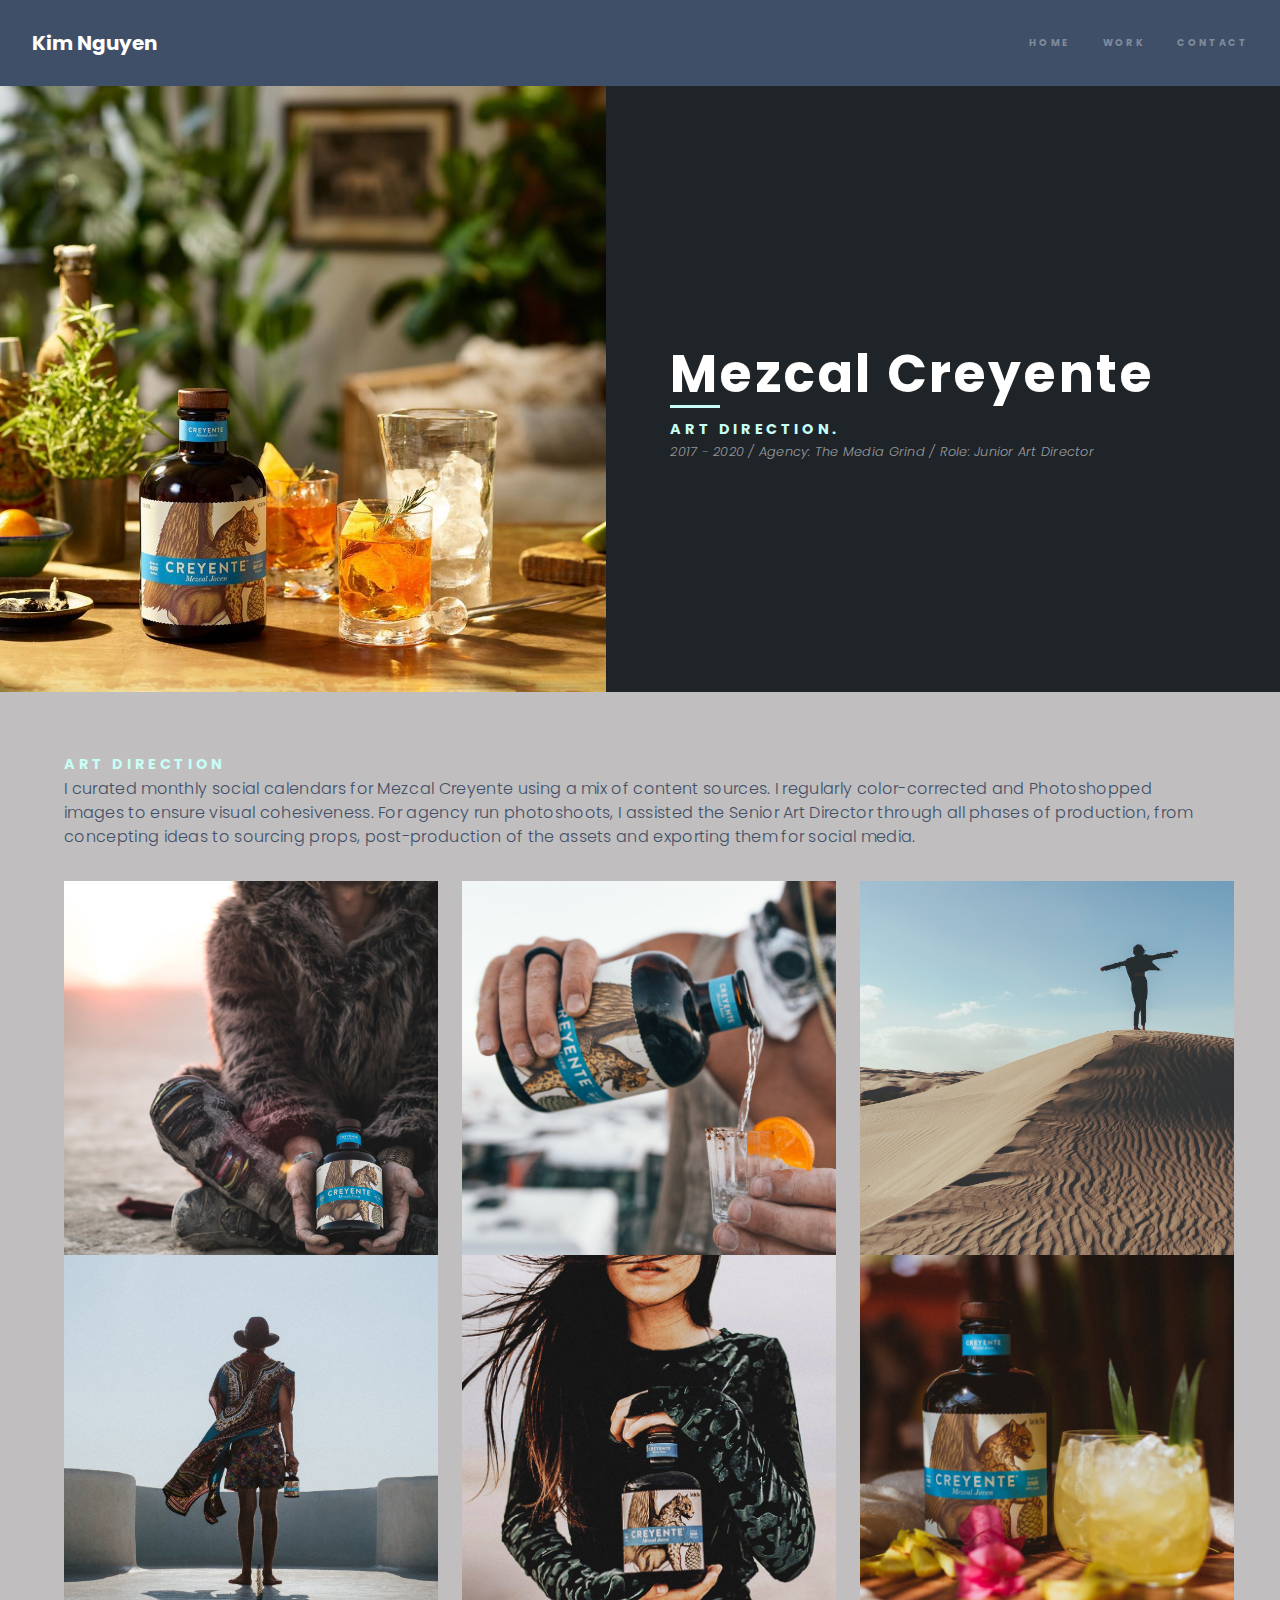
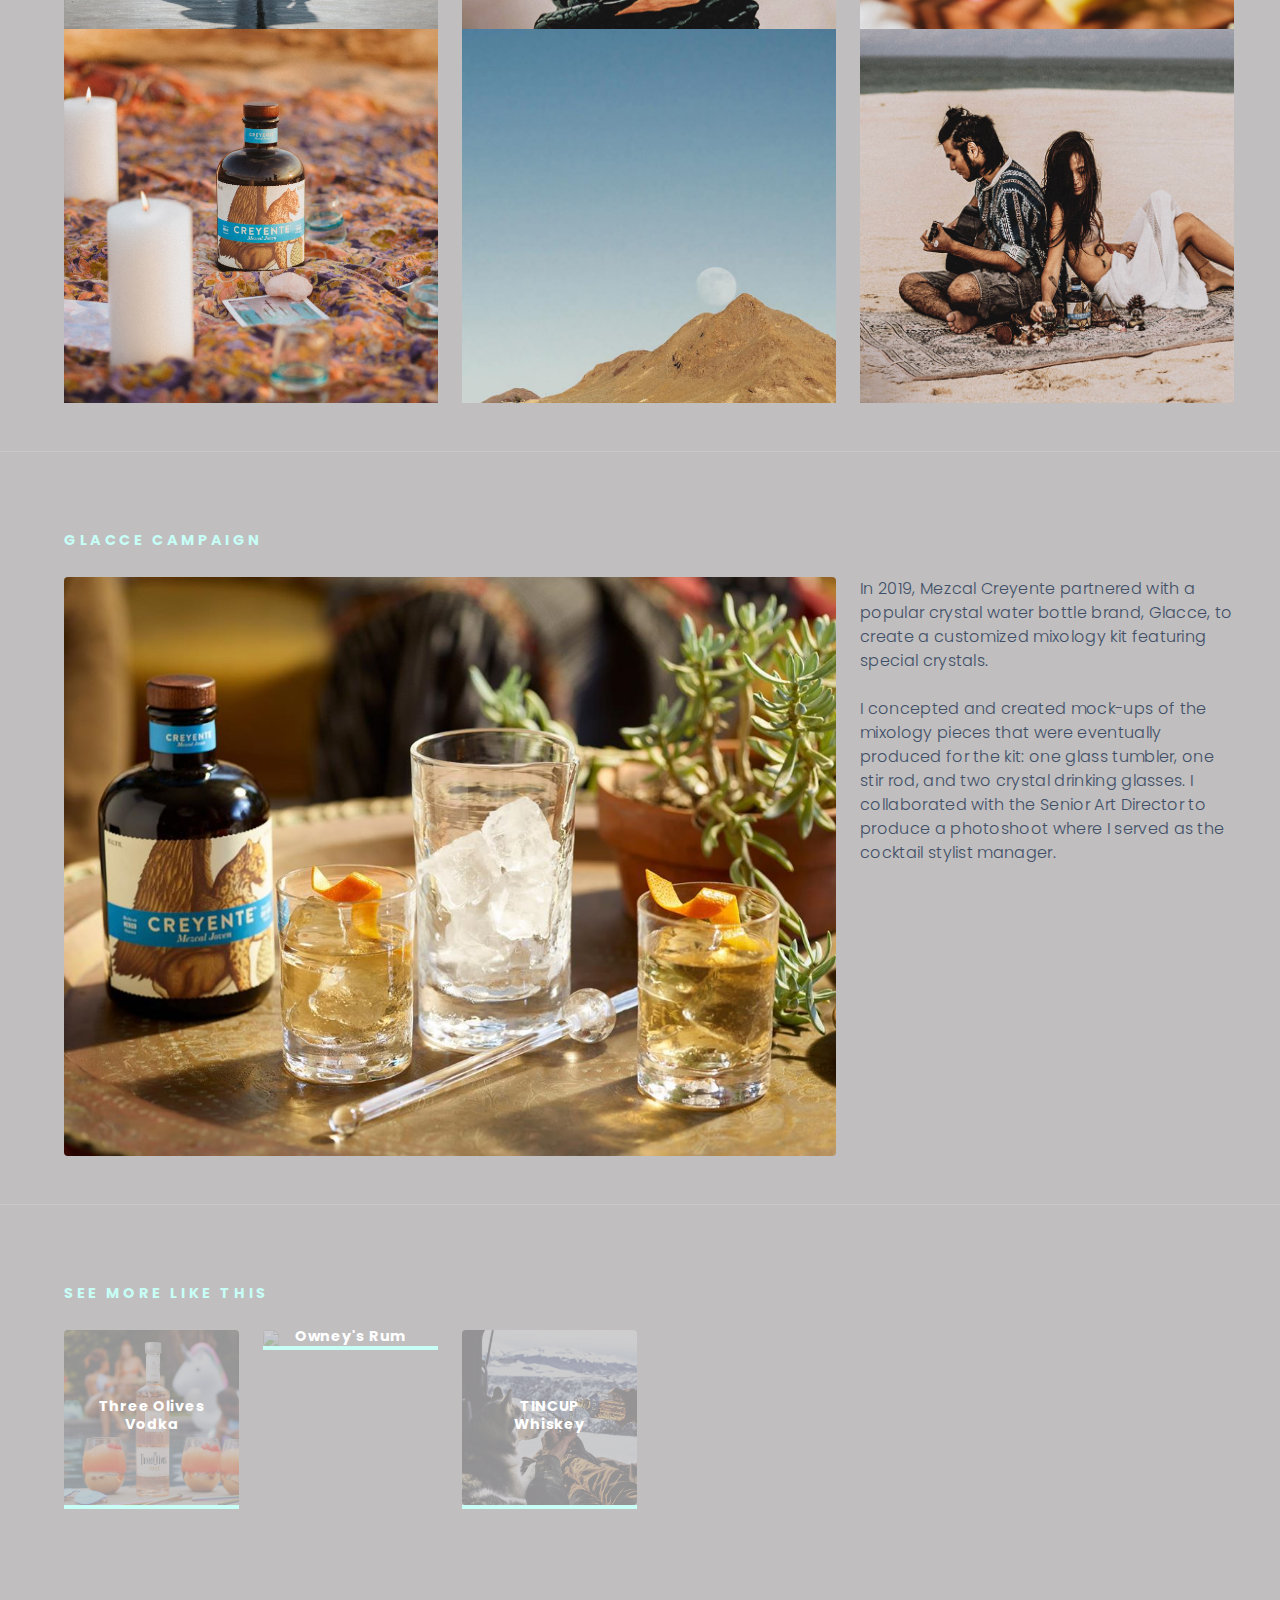
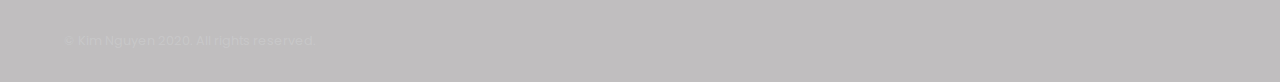
==== creyente.html @ 823e3d24 "homepage edits" ====
<!DOCTYPE HTML>

<html>
	<head>
		<title>KN | Mezcal Creyente </title>
		<meta charset="utf-8" />
		<meta name="viewport" content="width=device-width, initial-scale=1, shrink-to-fit=no">
		<link rel="stylesheet" href="assets/css/main.css" />
		<link rel="stylesheet" href="assets/css/bootstrap.css" />
		<link href="https://fonts.googleapis.com/css?family=Poppins:300,400,600" rel="stylesheet">


	</head>
	<body>

		<!-- Header -->
			<header id="header">
				<a href="index.html" class="title">Kim Nguyen</a>
				<nav>
					<ul>
						<li><a href="index.html">Home</a></li>
						<li><a href="index.html#work">Work</a></li>
						<li><a href="mailto: kimbertnguyen@gmail.com">Contact</a></li>
					</ul>
				</nav>
			</header>

		<!-- Wrapper -->
			<div id="wrapper">

		<!-- Title -->
			<div class="wrapper style3 spotlights fade-down">
				<section id="creyentetitle">
						<span class="7u"><img class="image fit nomargin" src="Photos/Creyente/Creyente_Main_1x1.jpg" data-position="center center"/></span>
						<div class="content">
								<div class="inner">
									<h2><span class="uline">M</span>ezcal Creyente</h2>
										<h5 class="smalltitles">
											Art Direction.
										</h5>
										<p class="description-alt"><i> 2017 - 2020 / Agency: The Media Grind / Role: Junior Art Director </i><br></p>
								</div>
						</div>
				</section>
			</div>

			<!-- Photography -->
					<section id="" class="wrapper style1 fade-down">
								<div class="inner">
											<h5 class="smalltitles"> ART DIRECTION </h5>
											<p class="description"> I curated monthly social calendars for Mezcal Creyente using a mix of content sources. I regularly color-corrected and Photoshopped images to ensure visual cohesiveness. For agency run photoshoots, I assisted the Senior
												Art Director through all phases of production, from concepting ideas to sourcing props, post-production of the assets and exporting them for social media. </p><br>

									<!--Photo Grid-->
										<div class="container">
											<div class="row">
												<!-- Row 1 -->
													<div class= "col-sm-6 col-md-4"><span class="image fit"><img src="Photos/Creyente/1_CreyenteAD_1x1.jpg" alt=""/></span></div>
													<div class= "col-sm-6 col-md-4"><span class="image fit"><img src="Photos/Creyente/10_CreyenteAD_1x1.jpg" alt=""/></span></div>
													<div class= "col-sm-6 col-md-4"><span class="image fit"><img src="Photos/Creyente/3_CreyenteAD_1x1.jpg" alt=""/></span></div>

												<!-- Row 2 -->
													<div class= "col-sm-6 col-md-4"><span class="image fit"><img src="Photos/Creyente/7_CreyenteAD_1x1.jpg" alt=""/></span></div>
													<div class= "col-sm-6 col-md-4"><span class="image fit"><img src="Photos/Creyente/6_CreyenteAD_1x1.jpg" alt=""/></span></div>
													<div class= "col-sm-6 col-md-4"><span class="image fit"><img src="Photos/Creyente/11_CreyenteAD_1x1.jpg" alt=""/></span></div>

												<!-- Row 3 -->
													<div class= "col-sm-6 col-md-4"><span class="image fit"><img src="Photos/Creyente/2_CreyenteAD_1x1.jpg" alt=""/></span></div>
													<div class= "col-sm-6 col-md-4"><span class="image fit"><img src="Photos/Creyente/4_CreyenteAD_1x1.jpg" alt=""/></span></div>
													<div class= "col-sm-6 col-md-4"><span class="image fit"><img src="Photos/Creyente/9_CreyenteAD_1x1.jpg" alt=""/></span></div>
											</div>
										</div>

								 </div>
					</section>
												<hr />

	<!--Glacce -->
			<section id="" class="wrapper style1 fade-down">
					<div class="inner">
						<h5 class="smalltitles"> GLACCE CAMPAIGN </h5><br>
						<div class="container">
								<div class=row>
									<div class="col-md-8">
										<img class="image fit rounded" src="Photos/Creyente/Creyente_Glacce_2.jpg"/>
									</div>
										<div class="col-md-4"><p class="description"> In 2019, Mezcal Creyente partnered with a popular crystal water bottle brand, Glacce, to create a customized mixology kit featuring special crystals.
									<br><br> I concepted and created mock-ups of the mixology pieces that were eventually produced for the kit: one glass tumbler, one stir rod, and two crystal drinking glasses. I collaborated with the Senior Art Director to produce a photoshoot where I served as the cocktail stylist manager. </p>
								</div> </div>
							</div>
					</div>
	  	</section>
			<hr />

		<!-- Photography
				<section id="" class="wrapper style1 fade-down">
					<div class="inner">
						<div class="description">
									<h5 class="smalltitles"> PHOTOGRAPHY </h5>
									<p class="description"> To support PR iniatives, the creative team occassionally captured content events at live events and photoshoots.
									The following images were captured by me. </p>
						</div>
					</div>
				</section>
							<hr /> -->

		<!-- You may also like--->
				<section class="wrapper style1 fade-down">
						<div class="inner">
								<h5 class="smalltitles"> See more like this </h5><br>

								<div class="container">
								<div class="row">
								<!--TOV-->
									<div class="col-xs-4 col-sm-2"><div id="tovbutton" class="photobutton">
											<a href="tov.html"> <img class="image rounded nomargin fit" src="Photos/TOV/TOV_Main_1x1.jpg" data-position="center center"/>
													<div class="centertext">
														<h5> Three Olives Vodka</h5>
														</div>
											</a>
										</div></div>

								<!--Owneys-->
											<div class="col-xs-4 col-sm-2"><div id="owneysbutton" class="photobutton">
													<a href="owneys.html"> <img class="image rounded nomargin fit" src="Photos/Owneys/Owneys_Main_1x1.jpg" data-position="center center"/>
															<div class="centertext">
																<h5> Owney's Rum</h5>
																</div>
													</a>
												</div></div>

								<!--TINCUP-->
											<div class="col-xs-4 col-sm-2"><div id="tincupbutton" class="photobutton">
													<a href="tincup.html"> <img class="image rounded nomargin fit" src="Photos/Tincup/TINCUP_Main_1x1.jpg" data-position="center center"/>
															<div class="centertext">
																	<h5> TINCUP<br> Whiskey</h5>
																	</div>
															</a>
														</div></div>

							</div>
					</div></div>
				</section>


		<!-- Footer -->
			<footer id="footer" class="wrapper alt">
				<div class="inner">
					<ul class="menu">
						<li>&copy; Kim Nguyen 2020. All rights reserved.</li>
					</ul>
				</div>
			</footer>

		<!-- Scripts -->
			<script src="assets/js/jquery.min.js"></script>
			<script src="assets/js/jquery.scrollex.min.js"></script>
			<script src="assets/js/jquery.scrolly.min.js"></script>
			<script src="assets/js/skel.min.js"></script>
			<script src="assets/js/util.js"></script>
			<!--[if lte IE 8]><script src="assets/js/ie/respond.min.js"></script><![endif]-->
			<script src="assets/js/main.js"></script>

	</body>
</html>
---- assets/css/main.css ----
@import url(font-awesome.min.css);

	html, body, div, span, applet, object, iframe, h1, h2, h3, h4, h5, h6, p, blockquote, pre, a, abbr, acronym, address, big, cite, code, del, dfn, em, img, ins, kbd, q, s, samp, small, strike, strong, sub, sup, tt, var, b, u, i, center, dl, dt, dd, ol, ul, li, fieldset, form, label, legend, table, caption, tbody, tfoot, thead, tr, th, td, article, aside, canvas, details, embed, figure, figcaption, footer, header, hgroup, menu, nav, output, ruby, section, summary, time, mark, audio, video {
		margin: 0;
		padding: 0;
		border: 0;
		font-size: 100%;

		vertical-align: baseline;
	}

	article, aside, details, figcaption, figure, footer, header, hgroup, menu, nav, section {
		display: block;
	}

	body {
		line-height: 1;
	}

	ol, ul {
		list-style: none;
	}

	blockquote, q {
		quotes: none;
	}

	blockquote:before, blockquote:after, q:before, q:after {
		content: '';
		content: none;
	}

	table {
		border-collapse: collapse;
		border-spacing: 0;
	}

	body {
		-webkit-text-size-adjust: none;
	}


.smalltitles {
	text-transform: uppercase;
	color: #c7fff7;
	letter-spacing: 0.25em;
}

.smalltitles.alt {
	font-size:0.6em;
}

.small_italics{
	font-style: italic;
	opacity: 50%;
	margin-bottom: 1em;
}

.bodytitle {
	font-size: 1.25em;
}

/* Box Model */

	*, *:before, *:after {
		-moz-box-sizing: border-box;
		-webkit-box-sizing: border-box;
		box-sizing: border-box;
	}

/* Grid */

	.row {
		border-bottom: solid 1px transparent;
		-moz-box-sizing: border-box;
		-webkit-box-sizing: border-box;
		box-sizing: border-box;
	}

	.row > * {
		float: left;
		-moz-box-sizing: border-box;
		-webkit-box-sizing: border-box;
		box-sizing: border-box;
	}

	.row:after, .row:before {
		content: '';
		display: block;
		clear: both;
		height: 0;
	}

	.row.uniform > * > :first-child {
		margin-top: 0;
	}

	.row.uniform > * > :last-child {
		margin-bottom: 0;
	}

	.row.\30 \25 > * {
		padding: 0 0 0 0em;
	}

	.row.\30 \25 {
		margin: 0 0 -1px 0em;
	}

	.row.uniform.\30 \25 > * {
		padding: 0em 0 0 0em;
	}

	.row.uniform.\30 \25 {
		margin: 0em 0 -1px 0em;
	}

	.row > * {
		padding: 0 0 0 1.5em;
	}

	.row {
		margin: 0 0 -1px -1.5em;
	}

	.row.uniform > * {
		padding: 1.5em 0 0 1.5em;
	}

	.row.uniform {
		margin: -1.5em 0 -1px -1.5em;
	}

	.row.\32 00\25 > * {
		padding: 0 0 0 3em;
	}

	.row.\32 00\25 {
		margin: 0 0 -1px -3em;
	}

	.row.uniform.\32 00\25 > * {
		padding: 3em 0 0 3em;
	}

	.row.uniform.\32 00\25 {
		margin: -3em 0 -1px -3em;
	}

	.row.\31 50\25 > * {
		padding: 0 0 0 2.25em;
	}

	.row.\31 50\25 {
		margin: 0 0 -1px -2.25em;
	}

	.row.uniform.\31 50\25 > * {
		padding: 2.25em 0 0 2.25em;
	}

	.row.uniform.\31 50\25 {
		margin: -2.25em 0 -1px -2.25em;
	}

	.row.\35 0\25 > * {
		padding: 0 0 0 0.75em;
	}

	.row.\35 0\25 {
		margin: 0 0 -1px -0.75em;
	}

	.row.uniform.\35 0\25 > * {
		padding: 0.75em 0 0 0.75em;
	}

	.row.uniform.\35 0\25 {
		margin: -0.75em 0 -1px -0.75em;
	}

	.row.\32 5\25 > * {
		padding: 0 0 0 0.375em;
	}

	.row.\32 5\25 {
		margin: 0 0 -1px -0.375em;
	}

	.row.uniform.\32 5\25 > * {
		padding: 0.375em 0 0 0.375em;
	}

	.row.uniform.\32 5\25 {
		margin: -0.375em 0 -1px -0.375em;
	}

	.\31 2u, .\31 2u\24 {
		width: 100%;
		clear: none;
		margin-left: 0;
	}

	.\31 1u, .\31 1u\24 {
		width: 91.6666666667%;
		clear: none;
		margin-left: 0;
	}

	.\31 0u, .\31 0u\24 {
		width: 83.3333333333%;
		clear: none;
		margin-left: 0;
	}

	.\39 u, .\39 u\24 {
		width: 75%;
		clear: none;
		margin-left: 0;
	}

	.\38 u, .\38 u\24 {
		width: 66.6666666667%;
		clear: none;
		margin-left: 0;
	}

	.\37 u, .\37 u\24 {
		width: 58.3333333333%;
		clear: none;
		margin-left: 0;
	}

	.\36 u, .\36 u\24 {
		width: 50%;
		clear: none;
		margin-left: 0;
	}

	.\35 u, .\35 u\24 {
		width: 41.6666666667%;
		clear: none;
		margin-left: 0;
	}

	.\34 u, .\34 u\24 {
		width: 33.3333333333%;
		clear: none;
		margin-left: 0;
	}

	.\33 u, .\33 u\24 {
		width: 25%;
		clear: none;
		margin-left: 0;
	}

	.\32 u, .\32 u\24 {
		width: 16.6666666667%;
		clear: none;
		margin-left: 0;
	}

	.\31 u, .\31 u\24 {
		width: 8.3333333333%;
		clear: none;
		margin-left: 0;
	}

	.\31 2u\24 + *,
	.\31 1u\24 + *,
	.\31 0u\24 + *,
	.\39 u\24 + *,
	.\38 u\24 + *,
	.\37 u\24 + *,
	.\36 u\24 + *,
	.\35 u\24 + *,
	.\34 u\24 + *,
	.\33 u\24 + *,
	.\32 u\24 + *,
	.\31 u\24 + * {
		clear: left;
	}

	.\-11u {
		margin-left: 91.66667%;
	}

	.\-10u {
		margin-left: 83.33333%;
	}

	.\-9u {
		margin-left: 75%;
	}

	.\-8u {
		margin-left: 66.66667%;
	}

	.\-7u {
		margin-left: 58.33333%;
	}

	.\-6u {
		margin-left: 50%;
	}

	.\-5u {
		margin-left: 41.66667%;
	}

	.\-4u {
		margin-left: 33.33333%;
	}

	.\-3u {
		margin-left: 25%;
	}

	.\-2u {
		margin-left: 16.66667%;
	}

	.\-1u {
		margin-left: 8.33333%;
	}

	@media screen and (max-width: 1680px) {

		.row > * {
			padding: 0 0 0 1.5em;
		}

		.row {
			margin: 0 0 -1px -1.5em;
		}

		.row.uniform > * {
			padding: 1.5em 0 0 1.5em;
		}

		.row.uniform {
			margin: -1.5em 0 -1px -1.5em;
		}

		.row.\32 00\25 > * {
			padding: 0 0 0 3em;
		}

		.row.\32 00\25 {
			margin: 0 0 -1px -3em;
		}

		.row.uniform.\32 00\25 > * {
			padding: 3em 0 0 3em;
		}

		.row.uniform.\32 00\25 {
			margin: -3em 0 -1px -3em;
		}

		.row.\31 50\25 > * {
			padding: 0 0 0 2.25em;
		}

		.row.\31 50\25 {
			margin: 0 0 -1px -2.25em;
		}

		.row.uniform.\31 50\25 > * {
			padding: 2.25em 0 0 2.25em;
		}

		.row.uniform.\31 50\25 {
			margin: -2.25em 0 -1px -2.25em;
		}

		.row.\35 0\25 > * {
			padding: 0 0 0 0.75em;
		}

		.row.\35 0\25 {
			margin: 0 0 -1px -0.75em;
		}

		.row.uniform.\35 0\25 > * {
			padding: 0.75em 0 0 0.75em;
		}

		.row.uniform.\35 0\25 {
			margin: -0.75em 0 -1px -0.75em;
		}

		.row.\32 5\25 > * {
			padding: 0 0 0 0.375em;
		}

		.row.\32 5\25 {
			margin: 0 0 -1px -0.375em;
		}

		.row.uniform.\32 5\25 > * {
			padding: 0.375em 0 0 0.375em;
		}

		.row.uniform.\32 5\25 {
			margin: -0.375em 0 -1px -0.375em;
		}

		.\31 2u\28xlarge\29, .\31 2u\24\28xlarge\29 {
			width: 100%;
			clear: none;
			margin-left: 0;
		}

		.\31 1u\28xlarge\29, .\31 1u\24\28xlarge\29 {
			width: 91.6666666667%;
			clear: none;
			margin-left: 0;
		}

		.\31 0u\28xlarge\29, .\31 0u\24\28xlarge\29 {
			width: 83.3333333333%;
			clear: none;
			margin-left: 0;
		}

		.\39 u\28xlarge\29, .\39 u\24\28xlarge\29 {
			width: 75%;
			clear: none;
			margin-left: 0;
		}

		.\38 u\28xlarge\29, .\38 u\24\28xlarge\29 {
			width: 66.6666666667%;
			clear: none;
			margin-left: 0;
		}

		.\37 u\28xlarge\29, .\37 u\24\28xlarge\29 {
			width: 58.3333333333%;
			clear: none;
			margin-left: 0;
		}

		.\36 u\28xlarge\29, .\36 u\24\28xlarge\29 {
			width: 50%;
			clear: none;
			margin-left: 0;
		}

		.\35 u\28xlarge\29, .\35 u\24\28xlarge\29 {
			width: 41.6666666667%;
			clear: none;
			margin-left: 0;
		}

		.\34 u\28xlarge\29, .\34 u\24\28xlarge\29 {
			width: 33.3333333333%;
			clear: none;
			margin-left: 0;
		}

		.\33 u\28xlarge\29, .\33 u\24\28xlarge\29 {
			width: 25%;
			clear: none;
			margin-left: 0;
		}

		.\32 u\28xlarge\29, .\32 u\24\28xlarge\29 {
			width: 16.6666666667%;
			clear: none;
			margin-left: 0;
		}

		.\31 u\28xlarge\29, .\31 u\24\28xlarge\29 {
			width: 8.3333333333%;
			clear: none;
			margin-left: 0;
		}

		.\31 2u\24\28xlarge\29 + *,
		.\31 1u\24\28xlarge\29 + *,
		.\31 0u\24\28xlarge\29 + *,
		.\39 u\24\28xlarge\29 + *,
		.\38 u\24\28xlarge\29 + *,
		.\37 u\24\28xlarge\29 + *,
		.\36 u\24\28xlarge\29 + *,
		.\35 u\24\28xlarge\29 + *,
		.\34 u\24\28xlarge\29 + *,
		.\33 u\24\28xlarge\29 + *,
		.\32 u\24\28xlarge\29 + *,
		.\31 u\24\28xlarge\29 + * {
			clear: left;
		}

		.\-11u\28xlarge\29 {
			margin-left: 91.66667%;
		}

		.\-10u\28xlarge\29 {
			margin-left: 83.33333%;
		}

		.\-9u\28xlarge\29 {
			margin-left: 75%;
		}

		.\-8u\28xlarge\29 {
			margin-left: 66.66667%;
		}

		.\-7u\28xlarge\29 {
			margin-left: 58.33333%;
		}

		.\-6u\28xlarge\29 {
			margin-left: 50%;
		}

		.\-5u\28xlarge\29 {
			margin-left: 41.66667%;
		}

		.\-4u\28xlarge\29 {
			margin-left: 33.33333%;
		}

		.\-3u\28xlarge\29 {
			margin-left: 25%;
		}

		.\-2u\28xlarge\29 {
			margin-left: 16.66667%;
		}

		.\-1u\28xlarge\29 {
			margin-left: 8.33333%;
		}

	}

	@media screen and (max-width: 1280px) {

		.row > * {
			padding: 0 0 0 1.5em;
		}

		.row {
			margin: 0 0 -1px -1.5em;
		}

		.row.uniform > * {
			padding: 1.5em 0 0 1.5em;
		}

		.row.uniform {
			margin: -1.5em 0 -1px -1.5em;
		}

		.row.\32 00\25 > * {
			padding: 0 0 0 3em;
		}

		.row.\32 00\25 {
			margin: 0 0 -1px -3em;
		}

		.row.uniform.\32 00\25 > * {
			padding: 3em 0 0 3em;
		}

		.row.uniform.\32 00\25 {
			margin: -3em 0 -1px -3em;
		}

		.row.\31 50\25 > * {
			padding: 0 0 0 2.25em;
		}

		.row.\31 50\25 {
			margin: 0 0 -1px -2.25em;
		}

		.row.uniform.\31 50\25 > * {
			padding: 2.25em 0 0 2.25em;
		}

		.row.uniform.\31 50\25 {
			margin: -2.25em 0 -1px -2.25em;
		}

		.row.\35 0\25 > * {
			padding: 0 0 0 0.75em;
		}

		.row.\35 0\25 {
			margin: 0 0 -1px -0.75em;
		}

		.row.uniform.\35 0\25 > * {
			padding: 0.75em 0 0 0.75em;
		}

		.row.uniform.\35 0\25 {
			margin: -0.75em 0 -1px -0.75em;
		}

		.row.\32 5\25 > * {
			padding: 0 0 0 0.375em;
		}

		.row.\32 5\25 {
			margin: 0 0 -1px -0.375em;
		}

		.row.uniform.\32 5\25 > * {
			padding: 0.375em 0 0 0.375em;
		}

		.row.uniform.\32 5\25 {
			margin: -0.375em 0 -1px -0.375em;
		}

		.\31 2u\28large\29, .\31 2u\24\28large\29 {
			width: 100%;
			clear: none;
			margin-left: 0;
		}

		.\31 1u\28large\29, .\31 1u\24\28large\29 {
			width: 91.6666666667%;
			clear: none;
			margin-left: 0;
		}

		.\31 0u\28large\29, .\31 0u\24\28large\29 {
			width: 83.3333333333%;
			clear: none;
			margin-left: 0;
		}

		.\39 u\28large\29, .\39 u\24\28large\29 {
			width: 75%;
			clear: none;
			margin-left: 0;
		}

		.\38 u\28large\29, .\38 u\24\28large\29 {
			width: 66.6666666667%;
			clear: none;
			margin-left: 0;
		}

		.\37 u\28large\29, .\37 u\24\28large\29 {
			width: 58.3333333333%;
			clear: none;
			margin-left: 0;
		}

		.\36 u\28large\29, .\36 u\24\28large\29 {
			width: 50%;
			clear: none;
			margin-left: 0;
		}

		.\35 u\28large\29, .\35 u\24\28large\29 {
			width: 41.6666666667%;
			clear: none;
			margin-left: 0;
		}

		.\34 u\28large\29, .\34 u\24\28large\29 {
			width: 33.3333333333%;
			clear: none;
			margin-left: 0;
		}

		.\33 u\28large\29, .\33 u\24\28large\29 {
			width: 25%;
			clear: none;
			margin-left: 0;
		}

		.\32 u\28large\29, .\32 u\24\28large\29 {
			width: 16.6666666667%;
			clear: none;
			margin-left: 0;
		}

		.\31 u\28large\29, .\31 u\24\28large\29 {
			width: 8.3333333333%;
			clear: none;
			margin-left: 0;
		}

		.\31 2u\24\28large\29 + *,
		.\31 1u\24\28large\29 + *,
		.\31 0u\24\28large\29 + *,
		.\39 u\24\28large\29 + *,
		.\38 u\24\28large\29 + *,
		.\37 u\24\28large\29 + *,
		.\36 u\24\28large\29 + *,
		.\35 u\24\28large\29 + *,
		.\34 u\24\28large\29 + *,
		.\33 u\24\28large\29 + *,
		.\32 u\24\28large\29 + *,
		.\31 u\24\28large\29 + * {
			clear: left;
		}

		.\-11u\28large\29 {
			margin-left: 91.66667%;
		}

		.\-10u\28large\29 {
			margin-left: 83.33333%;
		}

		.\-9u\28large\29 {
			margin-left: 75%;
		}

		.\-8u\28large\29 {
			margin-left: 66.66667%;
		}

		.\-7u\28large\29 {
			margin-left: 58.33333%;
		}

		.\-6u\28large\29 {
			margin-left: 50%;
		}

		.\-5u\28large\29 {
			margin-left: 41.66667%;
		}

		.\-4u\28large\29 {
			margin-left: 33.33333%;
		}

		.\-3u\28large\29 {
			margin-left: 25%;
		}

		.\-2u\28large\29 {
			margin-left: 16.66667%;
		}

		.\-1u\28large\29 {
			margin-left: 8.33333%;
		}

	}

	@media screen and (max-width: 980px) {

		.row > * {
			padding: 0 0 0 1.5em;
		}

		.row {
			margin: 0 0 -1px -1.5em;
		}

		.row.uniform > * {
			padding: 1.5em 0 0 1.5em;
		}

		.row.uniform {
			margin: -1.5em 0 -1px -1.5em;
		}

		.row.\32 00\25 > * {
			padding: 0 0 0 3em;
		}

		.row.\32 00\25 {
			margin: 0 0 -1px -3em;
		}

		.row.uniform.\32 00\25 > * {
			padding: 3em 0 0 3em;
		}

		.row.uniform.\32 00\25 {
			margin: -3em 0 -1px -3em;
		}

		.row.\31 50\25 > * {
			padding: 0 0 0 2.25em;
		}

		.row.\31 50\25 {
			margin: 0 0 -1px -2.25em;
		}

		.row.uniform.\31 50\25 > * {
			padding: 2.25em 0 0 2.25em;
		}

		.row.uniform.\31 50\25 {
			margin: -2.25em 0 -1px -2.25em;
		}

		.row.\35 0\25 > * {
			padding: 0 0 0 0.75em;
		}

		.row.\35 0\25 {
			margin: 0 0 -1px -0.75em;
		}

		.row.uniform.\35 0\25 > * {
			padding: 0.75em 0 0 0.75em;
		}

		.row.uniform.\35 0\25 {
			margin: -0.75em 0 -1px -0.75em;
		}

		.row.\32 5\25 > * {
			padding: 0 0 0 0.375em;
		}

		.row.\32 5\25 {
			margin: 0 0 -1px -0.375em;
		}

		.row.uniform.\32 5\25 > * {
			padding: 0.375em 0 0 0.375em;
		}

		.row.uniform.\32 5\25 {
			margin: -0.375em 0 -1px -0.375em;
		}

		.\31 2u\28medium\29, .\31 2u\24\28medium\29 {
			width: 100%;
			clear: none;
			margin-left: 0;
		}

		.\31 1u\28medium\29, .\31 1u\24\28medium\29 {
			width: 91.6666666667%;
			clear: none;
			margin-left: 0;
		}

		.\31 0u\28medium\29, .\31 0u\24\28medium\29 {
			width: 83.3333333333%;
			clear: none;
			margin-left: 0;
		}

		.\39 u\28medium\29, .\39 u\24\28medium\29 {
			width: 75%;
			clear: none;
			margin-left: 0;
		}

		.\38 u\28medium\29, .\38 u\24\28medium\29 {
			width: 66.6666666667%;
			clear: none;
			margin-left: 0;
		}

		.\37 u\28medium\29, .\37 u\24\28medium\29 {
			width: 58.3333333333%;
			clear: none;
			margin-left: 0;
		}

		.\36 u\28medium\29, .\36 u\24\28medium\29 {
			width: 50%;
			clear: none;
			margin-left: 0;
		}

		.\35 u\28medium\29, .\35 u\24\28medium\29 {
			width: 41.6666666667%;
			clear: none;
			margin-left: 0;
		}

		.\34 u\28medium\29, .\34 u\24\28medium\29 {
			width: 33.3333333333%;
			clear: none;
			margin-left: 0;
		}

		.\33 u\28medium\29, .\33 u\24\28medium\29 {
			width: 25%;
			clear: none;
			margin-left: 0;
		}

		.\32 u\28medium\29, .\32 u\24\28medium\29 {
			width: 16.6666666667%;
			clear: none;
			margin-left: 0;
		}

		.\31 u\28medium\29, .\31 u\24\28medium\29 {
			width: 8.3333333333%;
			clear: none;
			margin-left: 0;
		}

		.\31 2u\24\28medium\29 + *,
		.\31 1u\24\28medium\29 + *,
		.\31 0u\24\28medium\29 + *,
		.\39 u\24\28medium\29 + *,
		.\38 u\24\28medium\29 + *,
		.\37 u\24\28medium\29 + *,
		.\36 u\24\28medium\29 + *,
		.\35 u\24\28medium\29 + *,
		.\34 u\24\28medium\29 + *,
		.\33 u\24\28medium\29 + *,
		.\32 u\24\28medium\29 + *,
		.\31 u\24\28medium\29 + * {
			clear: left;
		}

		.\-11u\28medium\29 {
			margin-left: 91.66667%;
		}

		.\-10u\28medium\29 {
			margin-left: 83.33333%;
		}

		.\-9u\28medium\29 {
			margin-left: 75%;
		}

		.\-8u\28medium\29 {
			margin-left: 66.66667%;
		}

		.\-7u\28medium\29 {
			margin-left: 58.33333%;
		}

		.\-6u\28medium\29 {
			margin-left: 50%;
		}

		.\-5u\28medium\29 {
			margin-left: 41.66667%;
		}

		.\-4u\28medium\29 {
			margin-left: 33.33333%;
		}

		.\-3u\28medium\29 {
			margin-left: 25%;
		}

		.\-2u\28medium\29 {
			margin-left: 16.66667%;
		}

		.\-1u\28medium\29 {
			margin-left: 8.33333%;
		}

	}

	@media screen and (max-width: 736px) {

		.row > * {
			padding: 0 0 0 1.5em;
		}

		.row {
			margin: 0 0 -1px -1.5em;
		}

		.row.uniform > * {
			padding: 1.5em 0 0 1.5em;
		}

		.row.uniform {
			margin: -1.5em 0 -1px -1.5em;
		}

		.row.\32 00\25 > * {
			padding: 0 0 0 3em;
		}

		.row.\32 00\25 {
			margin: 0 0 -1px -3em;
		}

		.row.uniform.\32 00\25 > * {
			padding: 3em 0 0 3em;
		}

		.row.uniform.\32 00\25 {
			margin: -3em 0 -1px -3em;
		}

		.row.\31 50\25 > * {
			padding: 0 0 0 2.25em;
		}

		.row.\31 50\25 {
			margin: 0 0 -1px -2.25em;
		}

		.row.uniform.\31 50\25 > * {
			padding: 2.25em 0 0 2.25em;
		}

		.row.uniform.\31 50\25 {
			margin: -2.25em 0 -1px -2.25em;
		}

		.row.\35 0\25 > * {
			padding: 0 0 0 0.75em;
		}

		.row.\35 0\25 {
			margin: 0 0 -1px -0.75em;
		}

		.row.uniform.\35 0\25 > * {
			padding: 0.75em 0 0 0.75em;
		}

		.row.uniform.\35 0\25 {
			margin: -0.75em 0 -1px -0.75em;
		}

		.row.\32 5\25 > * {
			padding: 0 0 0 0.375em;
		}

		.row.\32 5\25 {
			margin: 0 0 -1px -0.375em;
		}

		.row.uniform.\32 5\25 > * {
			padding: 0.375em 0 0 0.375em;
		}

		.row.uniform.\32 5\25 {
			margin: -0.375em 0 -1px -0.375em;
		}

		.\31 2u\28small\29, .\31 2u\24\28small\29 {
			width: 100%;
			clear: none;
			margin-left: 0;
		}

		.\31 1u\28small\29, .\31 1u\24\28small\29 {
			width: 91.6666666667%;
			clear: none;
			margin-left: 0;
		}

		.\31 0u\28small\29, .\31 0u\24\28small\29 {
			width: 83.3333333333%;
			clear: none;
			margin-left: 0;
		}

		.\39 u\28small\29, .\39 u\24\28small\29 {
			width: 75%;
			clear: none;
			margin-left: 0;
		}

		.\38 u\28small\29, .\38 u\24\28small\29 {
			width: 66.6666666667%;
			clear: none;
			margin-left: 0;
		}

		.\37 u\28small\29, .\37 u\24\28small\29 {
			width: 58.3333333333%;
			clear: none;
			margin-left: 0;
		}

		.\36 u\28small\29, .\36 u\24\28small\29 {
			width: 50%;
			clear: none;
			margin-left: 0;
		}

		.\35 u\28small\29, .\35 u\24\28small\29 {
			width: 41.6666666667%;
			clear: none;
			margin-left: 0;
		}

		.\34 u\28small\29, .\34 u\24\28small\29 {
			width: 33.3333333333%;
			clear: none;
			margin-left: 0;
		}

		.\33 u\28small\29, .\33 u\24\28small\29 {
			width: 25%;
			clear: none;
			margin-left: 0;
		}

		.\32 u\28small\29, .\32 u\24\28small\29 {
			width: 16.6666666667%;
			clear: none;
			margin-left: 0;
		}

		.\31 u\28small\29, .\31 u\24\28small\29 {
			width: 8.3333333333%;
			clear: none;
			margin-left: 0;
		}

		.\31 2u\24\28small\29 + *,
		.\31 1u\24\28small\29 + *,
		.\31 0u\24\28small\29 + *,
		.\39 u\24\28small\29 + *,
		.\38 u\24\28small\29 + *,
		.\37 u\24\28small\29 + *,
		.\36 u\24\28small\29 + *,
		.\35 u\24\28small\29 + *,
		.\34 u\24\28small\29 + *,
		.\33 u\24\28small\29 + *,
		.\32 u\24\28small\29 + *,
		.\31 u\24\28small\29 + * {
			clear: left;
		}

		.\-11u\28small\29 {
			margin-left: 91.66667%;
		}

		.\-10u\28small\29 {
			margin-left: 83.33333%;
		}

		.\-9u\28small\29 {
			margin-left: 75%;
		}

		.\-8u\28small\29 {
			margin-left: 66.66667%;
		}

		.\-7u\28small\29 {
			margin-left: 58.33333%;
		}

		.\-6u\28small\29 {
			margin-left: 50%;
		}

		.\-5u\28small\29 {
			margin-left: 41.66667%;
		}

		.\-4u\28small\29 {
			margin-left: 33.33333%;
		}

		.\-3u\28small\29 {
			margin-left: 25%;
		}

		.\-2u\28small\29 {
			margin-left: 16.66667%;
		}

		.\-1u\28small\29 {
			margin-left: 8.33333%;
		}

	}

	@media screen and (max-width: 480px) {

		.row > * {
			padding: 0 0 0 1.5em;
		}

		.row {
			margin: 0 0 -1px -1.5em;
		}

		.row.uniform > * {
			padding: 1.5em 0 0 1.5em;
		}

		.row.uniform {
			margin: -1.5em 0 -1px -1.5em;
		}

		.row.\32 00\25 > * {
			padding: 0 0 0 3em;
		}

		.row.\32 00\25 {
			margin: 0 0 -1px -3em;
		}

		.row.uniform.\32 00\25 > * {
			padding: 3em 0 0 3em;
		}

		.row.uniform.\32 00\25 {
			margin: -3em 0 -1px -3em;
		}

		.row.\31 50\25 > * {
			padding: 0 0 0 2.25em;
		}

		.row.\31 50\25 {
			margin: 0 0 -1px -2.25em;
		}

		.row.uniform.\31 50\25 > * {
			padding: 2.25em 0 0 2.25em;
		}

		.row.uniform.\31 50\25 {
			margin: -2.25em 0 -1px -2.25em;
		}

		.row.\35 0\25 > * {
			padding: 0 0 0 0.75em;
		}

		.row.\35 0\25 {
			margin: 0 0 -1px -0.75em;
		}

		.row.uniform.\35 0\25 > * {
			padding: 0.75em 0 0 0.75em;
		}

		.row.uniform.\35 0\25 {
			margin: -0.75em 0 -1px -0.75em;
		}

		.row.\32 5\25 > * {
			padding: 0 0 0 0.375em;
		}

		.row.\32 5\25 {
			margin: 0 0 -1px -0.375em;
		}

		.row.uniform.\32 5\25 > * {
			padding: 0.375em 0 0 0.375em;
		}

		.row.uniform.\32 5\25 {
			margin: -0.375em 0 -1px -0.375em;
		}

		.\31 2u\28xsmall\29, .\31 2u\24\28xsmall\29 {
			width: 100%;
			clear: none;
			margin-left: 0;
		}

		.\31 1u\28xsmall\29, .\31 1u\24\28xsmall\29 {
			width: 91.6666666667%;
			clear: none;
			margin-left: 0;
		}

		.\31 0u\28xsmall\29, .\31 0u\24\28xsmall\29 {
			width: 83.3333333333%;
			clear: none;
			margin-left: 0;
		}

		.\39 u\28xsmall\29, .\39 u\24\28xsmall\29 {
			width: 75%;
			clear: none;
			margin-left: 0;
		}

		.\38 u\28xsmall\29, .\38 u\24\28xsmall\29 {
			width: 66.6666666667%;
			clear: none;
			margin-left: 0;
		}

		.\37 u\28xsmall\29, .\37 u\24\28xsmall\29 {
			width: 58.3333333333%;
			clear: none;
			margin-left: 0;
		}

		.\36 u\28xsmall\29, .\36 u\24\28xsmall\29 {
			width: 50%;
			clear: none;
			margin-left: 0;
		}

		.\35 u\28xsmall\29, .\35 u\24\28xsmall\29 {
			width: 41.6666666667%;
			clear: none;
			margin-left: 0;
		}

		.\34 u\28xsmall\29, .\34 u\24\28xsmall\29 {
			width: 33.3333333333%;
			clear: none;
			margin-left: 0;
		}

		.\33 u\28xsmall\29, .\33 u\24\28xsmall\29 {
			width: 25%;
			clear: none;
			margin-left: 0;
		}

		.\32 u\28xsmall\29, .\32 u\24\28xsmall\29 {
			width: 16.6666666667%;
			clear: none;
			margin-left: 0;
		}

		.\31 u\28xsmall\29, .\31 u\24\28xsmall\29 {
			width: 8.3333333333%;
			clear: none;
			margin-left: 0;
		}

		.\31 2u\24\28xsmall\29 + *,
		.\31 1u\24\28xsmall\29 + *,
		.\31 0u\24\28xsmall\29 + *,
		.\39 u\24\28xsmall\29 + *,
		.\38 u\24\28xsmall\29 + *,
		.\37 u\24\28xsmall\29 + *,
		.\36 u\24\28xsmall\29 + *,
		.\35 u\24\28xsmall\29 + *,
		.\34 u\24\28xsmall\29 + *,
		.\33 u\24\28xsmall\29 + *,
		.\32 u\24\28xsmall\29 + *,
		.\31 u\24\28xsmall\29 + * {
			clear: left;
		}

		.\-11u\28xsmall\29 {
			margin-left: 91.66667%;
		}

		.\-10u\28xsmall\29 {
			margin-left: 83.33333%;
		}

		.\-9u\28xsmall\29 {
			margin-left: 75%;
		}

		.\-8u\28xsmall\29 {
			margin-left: 66.66667%;
		}

		.\-7u\28xsmall\29 {
			margin-left: 58.33333%;
		}

		.\-6u\28xsmall\29 {
			margin-left: 50%;
		}

		.\-5u\28xsmall\29 {
			margin-left: 41.66667%;
		}

		.\-4u\28xsmall\29 {
			margin-left: 33.33333%;
		}

		.\-3u\28xsmall\29 {
			margin-left: 25%;
		}

		.\-2u\28xsmall\29 {
			margin-left: 16.66667%;
		}

		.\-1u\28xsmall\29 {
			margin-left: 8.33333%;
		}

	}

	@media screen and (max-width: 360px) {

		.row > * {
			padding: 0 0 0 1.5em;
		}

		.row {
			margin: 0 0 -1px -1.5em;
		}

		.row.uniform > * {
			padding: 1.5em 0 0 1.5em;
		}

		.row.uniform {
			margin: -1.5em 0 -1px -1.5em;
		}

		.row.\32 00\25 > * {
			padding: 0 0 0 3em;
		}

		.row.\32 00\25 {
			margin: 0 0 -1px -3em;
		}

		.row.uniform.\32 00\25 > * {
			padding: 3em 0 0 3em;
		}

		.row.uniform.\32 00\25 {
			margin: -3em 0 -1px -3em;
		}

		.row.\31 50\25 > * {
			padding: 0 0 0 2.25em;
		}

		.row.\31 50\25 {
			margin: 0 0 -1px -2.25em;
		}

		.row.uniform.\31 50\25 > * {
			padding: 2.25em 0 0 2.25em;
		}

		.row.uniform.\31 50\25 {
			margin: -2.25em 0 -1px -2.25em;
		}

		.row.\35 0\25 > * {
			padding: 0 0 0 0.75em;
		}

		.row.\35 0\25 {
			margin: 0 0 -1px -0.75em;
		}

		.row.uniform.\35 0\25 > * {
			padding: 0.75em 0 0 0.75em;
		}

		.row.uniform.\35 0\25 {
			margin: -0.75em 0 -1px -0.75em;
		}

		.row.\32 5\25 > * {
			padding: 0 0 0 0.375em;
		}

		.row.\32 5\25 {
			margin: 0 0 -1px -0.375em;
		}

		.row.uniform.\32 5\25 > * {
			padding: 0.375em 0 0 0.375em;
		}

		.row.uniform.\32 5\25 {
			margin: -0.375em 0 -1px -0.375em;
		}

		.\31 2u\28xxsmall\29, .\31 2u\24\28xxsmall\29 {
			width: 100%;
			clear: none;
			margin-left: 0;
		}

		.\31 1u\28xxsmall\29, .\31 1u\24\28xxsmall\29 {
			width: 91.6666666667%;
			clear: none;
			margin-left: 0;
		}

		.\31 0u\28xxsmall\29, .\31 0u\24\28xxsmall\29 {
			width: 83.3333333333%;
			clear: none;
			margin-left: 0;
		}

		.\39 u\28xxsmall\29, .\39 u\24\28xxsmall\29 {
			width: 75%;
			clear: none;
			margin-left: 0;
		}

		.\38 u\28xxsmall\29, .\38 u\24\28xxsmall\29 {
			width: 66.6666666667%;
			clear: none;
			margin-left: 0;
		}

		.\37 u\28xxsmall\29, .\37 u\24\28xxsmall\29 {
			width: 58.3333333333%;
			clear: none;
			margin-left: 0;
		}

		.\36 u\28xxsmall\29, .\36 u\24\28xxsmall\29 {
			width: 50%;
			clear: none;
			margin-left: 0;
		}

		.\35 u\28xxsmall\29, .\35 u\24\28xxsmall\29 {
			width: 41.6666666667%;
			clear: none;
			margin-left: 0;
		}

		.\34 u\28xxsmall\29, .\34 u\24\28xxsmall\29 {
			width: 33.3333333333%;
			clear: none;
			margin-left: 0;
		}

		.\33 u\28xxsmall\29, .\33 u\24\28xxsmall\29 {
			width: 25%;
			clear: none;
			margin-left: 0;
		}

		.\32 u\28xxsmall\29, .\32 u\24\28xxsmall\29 {
			width: 16.6666666667%;
			clear: none;
			margin-left: 0;
		}

		.\31 u\28xxsmall\29, .\31 u\24\28xxsmall\29 {
			width: 8.3333333333%;
			clear: none;
			margin-left: 0;
		}

		.\31 2u\24\28xxsmall\29 + *,
		.\31 1u\24\28xxsmall\29 + *,
		.\31 0u\24\28xxsmall\29 + *,
		.\39 u\24\28xxsmall\29 + *,
		.\38 u\24\28xxsmall\29 + *,
		.\37 u\24\28xxsmall\29 + *,
		.\36 u\24\28xxsmall\29 + *,
		.\35 u\24\28xxsmall\29 + *,
		.\34 u\24\28xxsmall\29 + *,
		.\33 u\24\28xxsmall\29 + *,
		.\32 u\24\28xxsmall\29 + *,
		.\31 u\24\28xxsmall\29 + * {
			clear: left;
		}

		.\-11u\28xxsmall\29 {
			margin-left: 91.66667%;
		}

		.\-10u\28xxsmall\29 {
			margin-left: 83.33333%;
		}

		.\-9u\28xxsmall\29 {
			margin-left: 75%;
		}

		.\-8u\28xxsmall\29 {
			margin-left: 66.66667%;
		}

		.\-7u\28xxsmall\29 {
			margin-left: 58.33333%;
		}

		.\-6u\28xxsmall\29 {
			margin-left: 50%;
		}

		.\-5u\28xxsmall\29 {
			margin-left: 41.66667%;
		}

		.\-4u\28xxsmall\29 {
			margin-left: 33.33333%;
		}

		.\-3u\28xxsmall\29 {
			margin-left: 25%;
		}

		.\-2u\28xxsmall\29 {
			margin-left: 16.66667%;
		}

		.\-1u\28xxsmall\29 {
			margin-left: 8.33333%;
		}

	}

/* Basic */

	@-ms-viewport {
		width: device-width;
	}

	body {
		-ms-overflow-style: scrollbar;
	}

	@media screen and (max-width: 480px) {

		html, body {
			min-width: 320px;
		}

	}

	body {
		background: #c0bebf;
	}

		body.is-loading *, body.is-loading *:before, body.is-loading *:after {
			-moz-animation: none !important;
			-webkit-animation: none !important;
			-ms-animation: none !important;
			animation: none !important;
			-moz-transition: none !important;
			-webkit-transition: none !important;
			-ms-transition: none !important;
			transition: none !important;
		}

		.video-container {
			position: relative;
			padding-bottom: 53.75%;
			padding-top: 30px;
			height: 0;
			overflow: hidden;
			}

			.vertical-video-container {
				position: relative;
				padding-bottom: 177.5%;
				height: 0;
				overflow: hidden;
				}

				.square-video-container {
					position: relative;
					padding-bottom: 100%;
					height: 0;
					overflow: hidden;
					}

				.fourthree-video-container{
					position: relative;
					padding-bottom: 75%;
					height: 0;
					overflow: hidden;
					}


		.video-container iframe,
		.video-container object,
		.video-container embed {
			position: absolute;
			top: 0;
			left: 0;
			width: 100%;
			height: 100%;
}

		.vertical-video-container iframe {
			position: absolute;
			top: 0;
			left: 0;
			width: 100%;
			height: 100%;
		}

		.vertical-video-container.vert-align-center{
		top: 50%;
		transform: translateY(9%);
	}

		@media screen and (max-width: 768px) {
			.vertical-video-container iframe {

				width: 100%;
			}

}

		.square-video-container iframe {
			position: absolute;
			top: 0;
			left: 0;
			width: 100%;
			height: 100%;
		}

		.fourthree-video-container iframe {
			position: absolute;
			top: 0;
			left: 0;
			width: 100%;
			height: 100%;
		}


/* Type */

	.blue{
		color:#3F4F67;
	}

	body, input, select, textarea {
		color: rgba(255, 255, 255, 0.55);
		font-family: "Poppins", Helvetica, sans-serif;
		font-size: 16.5pt;
		font-weight: 400;
		line-height: 1.5;
	}

		@media screen and (max-width: 1680px) {

			body, input, select, textarea {
				font-size: 13pt;
			}

		}

		@media screen and (max-width: 1280px) {

			body, input, select, textarea {
				font-size: 12pt;
			}

		}

		@media screen and (max-width: 360px) {

			body, input, select, textarea {
				font-size: 11pt;
			}

		}

	a {
		-moz-transition: color 0.2s ease, border-bottom-color 0.2s ease;
		-webkit-transition: color 0.2s ease, border-bottom-color 0.2s ease;
		-ms-transition: color 0.2s ease, border-bottom-color 0.2s ease;
		transition: color 0.2s ease, border-bottom-color 0.2s ease;
		color: inherit;
		text-decoration: none;
	}

		a:hover {
			border-bottom-color: transparent;
			color: #ffffff;
		}

	strong, b {
		color: #3F4F67;
		font-weight: bold;
	}

	em, i {
		font-style: italic;
	}

	p {
		margin: 0 0 0.5em 0;
	}

	h1, h2, h3, h4, h5, h6 {
		color: #ffffff;
		line-height: 1.2;
		letter-spacing: 0.05em;
		margin-bottom: 0.25em;
	}

		h1 a, h2 a, h3 a, h4 a, h5 a, h6 a {
			color: inherit;
			text-decoration: none;
		}

	.bigtitle {
		font-size: 6.8em;
		color: #fff;
		margin: 0 0 0.2em 0;
	}

	h1 {
		font-size: 6em;
		margin: 0 0 0.2em 0;
	}

		h1.major {
			margin: 0 0 1.3em 0;
			position: relative;
			padding-bottom: 0.35em;
		}

			h1.major:after {
				background-image: -moz-linear-gradient(to right, #5e42a6, #c7fff7);
				background-image: -webkit-linear-gradient(to right, #5e42a6, #c7fff7);
				background-image: -ms-linear-gradient(to right, #5e42a6, #c7fff7);
				background-image: linear-gradient(to right, #c7fff7, #ffffff);
				-moz-transition: max-width 0.2s ease;
				-webkit-transition: max-width 0.2s ease;
				-ms-transition: max-width 0.2s ease;
				transition: max-width 0.2s ease;
				border-radius: 0.2em;
				bottom: 0;
				content: '';
				height: 0.05em;
				position: absolute;
				right: 0;
				width: 100%;
			}

	h2 {
		font-size: 3.25em;
	}

	.major {
			margin: 0 0 0.5em 0;
			position: relative;
			padding-bottom: 0.35em;
		}

	.major:after {
			background-image: -moz-linear-gradient(to right, #5e42a6, #c7fff7);
			background-image: -webkit-linear-gradient(to right, #5e42a6, #c7fff7);
			background-image: -ms-linear-gradient(to right, #5e42a6, #c7fff7);
			background-image: linear-gradient(to right, #c7fff7, #ffffff);
			-moz-transition: max-width 0.2s ease;
			-webkit-transition: max-width 0.2s ease;
			-ms-transition: max-width 0.2s ease;
			transition: max-width 0.2s ease;
			border-radius: 0.2em;
			bottom: 0;
			content: '';
			height: 0.05em;
			position: absolute;
			right: 35%;
			width: 30%;
		}

	h3 {
		font-size: 1.75em;
	}

	h4 {
		font-size: 1.25em;
	}

	h5 {
		font-size: 0.9em;

	}

	h6 {
		font-size: 0.6em;
	}

	@media screen and (max-width: 736px) {

		h1 {
			font-size: 2.8em;
			margin-bottom: 0.5em;
		}

		h2 {
			font-size: 2em;
		}

		h3 {
			font-size: 1.3em;
		}

		h4 {
			font-size: 0.8em;
		}

		h5 {
			font-size: 0.9em;
			margin-bottom: 0.8em;
		}

		h6 {
			font-size: 0.5em;
		}

	}

	.uline {
		border-bottom: 3px solid #c7fff7;
		display: inline-block;
	}

	sub {
		font-size: 0.8em;
		position: relative;
		top: 0.5em;
	}

	sup {
		font-size: 0.8em;
		position: relative;
		top: -0.5em;
	}

	blockquote {
		border-left: solid 4px rgba(255, 255, 255, 0.15);
		font-style: italic;
		margin: 0 0 2em 0;
		padding: 0.5em 0 0.5em 2em;
	}

	code {
		background: rgba(255, 255, 255, 0.05);
		border-radius: 0.25em;
		border: solid 1px rgba(255, 255, 255, 0.15);
		font-family: "Courier New", monospace;
		font-size: 0.9em;
		margin: 0 0.25em;
		padding: 0.25em 0.65em;
	}

	pre {
		-webkit-overflow-scrolling: touch;
		font-family: "Courier New", monospace;
		font-size: 0.9em;
		margin: 0 0 2em 0;
	}

		pre code {
			display: block;
			line-height: 1.75em;
			padding: 1em 1.5em;
			overflow-x: auto;
		}

	hr {
		border: 0;
		border-bottom: solid 1px rgba(255, 255, 255, 0.15);
		margin: 1em 0;
	}

		hr.major {
			margin: 3em 0;
		}

	.align-left {
		text-align: left;
	}

	.align-center {
		text-align: center;
	}

	.align-right {
		text-align: right;
	}

	.caption {
		color: #ffffff;
		opacity: 0.8;
		font-size: 0.7em;
	}


/* Box */

	.box {
		border-radius: 0.25em;
		border: solid 1px rgba(255, 255, 255, 0.15);
		margin-bottom: 2em;
		padding: 1.5em;
	}

		.box > :last-child,
		.box > :last-child > :last-child,
		.box > :last-child > :last-child > :last-child {
			margin-bottom: 0;
		}

		.box.alt {
			border: 0;
			border-radius: 0;
			padding: 0;
		}

/* Button */

	input[type="submit"],
	input[type="reset"],
	input[type="button"],
	button,
	.button {
		-moz-appearance: none;
		-webkit-appearance: none;
		-ms-appearance: none;
		appearance: none;
		-moz-transition: border-color 0.2s ease;
		-webkit-transition: border-color 0.2s ease;
		-ms-transition: border-color 0.2s ease;
		transition: border-color 0.2s ease;
		background-color: transparent;
		border: solid 1px !important;
		border-color: rgba(255, 255, 255, 0.15) !important;
		color: #ffffff !important;
		cursor: pointer;
		display: inline-block;
		font-size: 0.6em;
		font-weight: bold;
		height: calc(4.75em + 2px);
		letter-spacing: 0.25em;
		line-height: 4.75em;
		outline: 0;
		padding: 0 3.75em;
		position: relative;
		text-align: center;
		text-decoration: none;
		text-transform: uppercase;
		white-space: nowrap;
	}

		input[type="submit"]:after,
		input[type="reset"]:after,
		input[type="button"]:after,
		button:after,
		.button:after {
			-moz-transform: scale(0.25);
			-webkit-transform: scale(0.25);
			-ms-transform: scale(0.25);
			transform: scale(0.25);
			-moz-pointer-events: none;
			-webkit-pointer-events: none;
			-ms-pointer-events: none;
			pointer-events: none;
			-moz-transition: opacity 0.2s ease, -moz-transform 0.2s ease;
			-webkit-transition: opacity 0.2s ease, -webkit-transform 0.2s ease;
			-ms-transition: opacity 0.2s ease, -ms-transform 0.2s ease;
			transition: opacity 0.2s ease, transform 0.2s ease;
			background: #ffffff;
			content: '';
			height: 100%;
			left: 0;
			opacity: 0;
			position: absolute;
			top: 0;
			width: 100%;
		}

		input[type="submit"].icon:before,
		input[type="reset"].icon:before,
		input[type="button"].icon:before,
		button.icon:before,
		.button.icon:before {
			margin-right: 0.75em;
		}

		input[type="submit"].fit,
		input[type="reset"].fit,
		input[type="button"].fit,
		button.fit,
		.button.fit {
			display: block;
			margin: 0 0 1em 0;
			width: 100%;
		}

		input[type="submit"].small,
		input[type="reset"].small,
		input[type="button"].small,
		button.small,
		.button.small {
			font-size: 0.4em;
		}

		input[type="submit"].big,
		input[type="reset"].big,
		input[type="button"].big,
		button.big,
		.button.big {
			font-size: 0.8em;
		}

		input[type="submit"].special,
		input[type="reset"].special,
		input[type="button"].special,
		button.special,
		.button.special {
			background-color: #ffffff;
			color: #312450 !important;
		}

			input[type="submit"].special:after,
			input[type="reset"].special:after,
			input[type="button"].special:after,
			button.special:after,
			.button.special:after {
				display: none;
			}

		input[type="submit"].disabled, input[type="submit"]:disabled,
		input[type="reset"].disabled,
		input[type="reset"]:disabled,
		input[type="button"].disabled,
		input[type="button"]:disabled,
		button.disabled,
		button:disabled,
		.button.disabled,
		.button:disabled {
			cursor: default;
			opacity: 0.5;
			-moz-pointer-events: none;
			-webkit-pointer-events: none;
			-ms-pointer-events: none;
			pointer-events: none;
		}

		input[type="submit"]:hover,
		input[type="reset"]:hover,
		input[type="button"]:hover,
		button:hover,
		.button:hover {
			border-color: rgba(255, 255, 255, 0.55) !important;
		}

			input[type="submit"]:hover:after,
			input[type="reset"]:hover:after,
			input[type="button"]:hover:after,
			button:hover:after,
			.button:hover:after {
				opacity: 0.05;
				-moz-transform: scale(1);
				-webkit-transform: scale(1);
				-ms-transform: scale(1);
				transform: scale(1);
			}

			input[type="submit"]:hover:active,
			input[type="reset"]:hover:active,
			input[type="button"]:hover:active,
			button:hover:active,
			.button:hover:active {
				border-color: #ffffff !important;
			}

				input[type="submit"]:hover:active:after,
				input[type="reset"]:hover:active:after,
				input[type="button"]:hover:active:after,
				button:hover:active:after,
				.button:hover:active:after {
					opacity: 0.1;
				}

	.objbounce {
    position: relative;
		animation: bounce 1.5s ease-in infinite;
		display: inline-block;
}

@keyframes bounce {
    0%  {top:0px;}
    25% {top:-3px;}
		75% {top:3px;}
		100% {top:0px;}
}

	.bottom-center-align {
		position: absolute;
		bottom: 0;
		right: 50%;
	}

/* Features */

	.features {
		display: -moz-flex;
		display: -webkit-flex;
		display: -ms-flex;
		display: flex;
		-moz-flex-wrap: wrap;
		-webkit-flex-wrap: wrap;
		-ms-flex-wrap: wrap;
		flex-wrap: wrap;
		border-radius: 0.25em;
		border: solid 1px rgba(255, 255, 255, 0.15);
		background: rgba(255, 255, 255, 0.05);
		margin: 0 0 2em 0;
	}

		.features section {
			padding: 3em 3em 3em 7em ;
			width: 50%;
			border-top: solid 1px rgba(255, 255, 255, 0.15);
			position: relative;
		}

			.features section:nth-child(-n + 2) {
				border-top-width: 0;
			}

			.features section:nth-child(2n) {
				border-left: solid 1px rgba(255, 255, 255, 0.15);
			}

			.features section .icon {
				-moz-transition: opacity 0.5s ease, -moz-transform 0.5s ease;
				-webkit-transition: opacity 0.5s ease, -webkit-transform 0.5s ease;
				-ms-transition: opacity 0.5s ease, -ms-transform 0.5s ease;
				transition: opacity 0.5s ease, transform 0.5s ease;
				-moz-transition-delay: 1s;
				-webkit-transition-delay: 1s;
				-ms-transition-delay: 1s;
				transition-delay: 1s;
				-moz-transform: scale(1);
				-webkit-transform: scale(1);
				-ms-transform: scale(1);
				transform: scale(1);
				position: absolute;
				left: 3em;
				top: 3em;
				opacity: 1;
			}

			.features section:nth-child(1) .icon {
				-moz-transition-delay: 0.15s;
				-webkit-transition-delay: 0.15s;
				-ms-transition-delay: 0.15s;
				transition-delay: 0.15s;
			}

			.features section:nth-child(2) .icon {
				-moz-transition-delay: 0.3s;
				-webkit-transition-delay: 0.3s;
				-ms-transition-delay: 0.3s;
				transition-delay: 0.3s;
			}

			.features section:nth-child(3) .icon {
				-moz-transition-delay: 0.45s;
				-webkit-transition-delay: 0.45s;
				-ms-transition-delay: 0.45s;
				transition-delay: 0.45s;
			}

			.features section:nth-child(4) .icon {
				-moz-transition-delay: 0.6s;
				-webkit-transition-delay: 0.6s;
				-ms-transition-delay: 0.6s;
				transition-delay: 0.6s;
			}

			.features section:nth-child(5) .icon {
				-moz-transition-delay: 0.75s;
				-webkit-transition-delay: 0.75s;
				-ms-transition-delay: 0.75s;
				transition-delay: 0.75s;
			}

			.features section:nth-child(6) .icon {
				-moz-transition-delay: 0.9s;
				-webkit-transition-delay: 0.9s;
				-ms-transition-delay: 0.9s;
				transition-delay: 0.9s;
			}

			.features section:nth-child(7) .icon {
				-moz-transition-delay: 1.05s;
				-webkit-transition-delay: 1.05s;
				-ms-transition-delay: 1.05s;
				transition-delay: 1.05s;
			}

			.features section:nth-child(8) .icon {
				-moz-transition-delay: 1.2s;
				-webkit-transition-delay: 1.2s;
				-ms-transition-delay: 1.2s;
				transition-delay: 1.2s;
			}

			.features section:nth-child(9) .icon {
				-moz-transition-delay: 1.35s;
				-webkit-transition-delay: 1.35s;
				-ms-transition-delay: 1.35s;
				transition-delay: 1.35s;
			}

			.features section:nth-child(10) .icon {
				-moz-transition-delay: 1.5s;
				-webkit-transition-delay: 1.5s;
				-ms-transition-delay: 1.5s;
				transition-delay: 1.5s;
			}

			.features section:nth-child(11) .icon {
				-moz-transition-delay: 1.65s;
				-webkit-transition-delay: 1.65s;
				-ms-transition-delay: 1.65s;
				transition-delay: 1.65s;
			}

			.features section:nth-child(12) .icon {
				-moz-transition-delay: 1.8s;
				-webkit-transition-delay: 1.8s;
				-ms-transition-delay: 1.8s;
				transition-delay: 1.8s;
			}

			.features section:nth-child(13) .icon {
				-moz-transition-delay: 1.95s;
				-webkit-transition-delay: 1.95s;
				-ms-transition-delay: 1.95s;
				transition-delay: 1.95s;
			}

			.features section:nth-child(14) .icon {
				-moz-transition-delay: 2.1s;
				-webkit-transition-delay: 2.1s;
				-ms-transition-delay: 2.1s;
				transition-delay: 2.1s;
			}

			.features section:nth-child(15) .icon {
				-moz-transition-delay: 2.25s;
				-webkit-transition-delay: 2.25s;
				-ms-transition-delay: 2.25s;
				transition-delay: 2.25s;
			}

			.features section:nth-child(16) .icon {
				-moz-transition-delay: 2.4s;
				-webkit-transition-delay: 2.4s;
				-ms-transition-delay: 2.4s;
				transition-delay: 2.4s;
			}

			.features section:nth-child(17) .icon {
				-moz-transition-delay: 2.55s;
				-webkit-transition-delay: 2.55s;
				-ms-transition-delay: 2.55s;
				transition-delay: 2.55s;
			}

			.features section:nth-child(18) .icon {
				-moz-transition-delay: 2.7s;
				-webkit-transition-delay: 2.7s;
				-ms-transition-delay: 2.7s;
				transition-delay: 2.7s;
			}

			.features section:nth-child(19) .icon {
				-moz-transition-delay: 2.85s;
				-webkit-transition-delay: 2.85s;
				-ms-transition-delay: 2.85s;
				transition-delay: 2.85s;
			}

			.features section:nth-child(20) .icon {
				-moz-transition-delay: 3.0s;
				-webkit-transition-delay: 3.0s;
				-ms-transition-delay: 3.0s;
				transition-delay: 3.0s;
			}

		.features.inactive section .icon {
			-moz-transform: scale(0.5);
			-webkit-transform: scale(0.5);
			-ms-transform: scale(0.5);
			transform: scale(0.5);
			opacity: 0;
		}

		@media screen and (max-width: 980px) {

			.features {
				display: block;
			}

				.features section {
					border-top-width: 1px !important;
					border-left-width: 0 !important;
					width: 100%;
				}

					.features section:first-child {
						border-top-width: 0 !important;
					}

		}

		@media screen and (max-width: 736px) {

			.features section {
				padding: 2.5em 1.5em 2.5em 5.5em ;
			}

				.features section .icon {
					left: 1.5em;
					top: 2em;
				}

		}

		@media screen and (max-width: 480px) {

			.features section {
				padding: 2em 1.5em 2em 1.5em ;
			}

				.features section .icon {
					left: 0;
					position: relative;
					top: 0;
				}

		}

/* Form */

	form {
		margin: 0 0 2em 0;
	}

		form .field {
			margin: 0 0 1em 0;
		}

			form .field.half {
				width: 50%;
				float: left;
				padding: 0 0 0 0.75em;
			}

				form .field.half.first {
					padding: 0 0.75em 0 0;
				}

		form > .actions {
			margin: 2em 0 0 0 !important;
		}

		@media screen and (max-width: 736px) {

			form .field.half {
				width: 100%;
				float: none;
				padding: 0;
			}

				form .field.half.first {
					padding: 0;
				}

		}

	label {
		color: #ffffff;
		font-weight: bold;
		line-height: 1.5;
		margin: 0 0 0.7em 0;
		display: block;
		font-size: 1.1em;
	}

	input[type="text"],
	input[type="password"],
	input[type="email"],
	input[type="tel"],
	select,
	textarea {
		-moz-appearance: none;
		-webkit-appearance: none;
		-ms-appearance: none;
		appearance: none;
		background: rgba(255, 255, 255, 0.05);
		border-radius: 0.25em;
		border: none;
		border: solid 1px rgba(255, 255, 255, 0.15);
		color: inherit;
		display: block;
		outline: 0;
		padding: 0 1em;
		text-decoration: none;
		width: 100%;
	}

		input[type="text"]:invalid,
		input[type="password"]:invalid,
		input[type="email"]:invalid,
		input[type="tel"]:invalid,
		select:invalid,
		textarea:invalid {
			box-shadow: none;
		}

		input[type="text"]:focus,
		input[type="password"]:focus,
		input[type="email"]:focus,
		input[type="tel"]:focus,
		select:focus,
		textarea:focus {
			border-color: #ffffff;
			box-shadow: 0 0 0 1px #ffffff;
		}

	.select-wrapper {
		text-decoration: none;
		display: block;
		position: relative;
	}

		.select-wrapper:before {
			-moz-osx-font-smoothing: grayscale;
			-webkit-font-smoothing: antialiased;
			font-family: FontAwesome;
			font-style: normal;
			font-weight: normal;
			text-transform: none !important;
		}

		.select-wrapper:before {
			color: rgba(255, 255, 255, 0.15);
			content: '\f078';
			display: block;
			height: 2.75em;
			line-height: 2.75em;
			pointer-events: none;
			position: absolute;
			right: 0;
			text-align: center;
			top: 0;
			width: 2.75em;
		}

		.select-wrapper select::-ms-expand {
			display: none;
		}

	select option {
		background-color: #c7fff7;
		color: #ffffff;
	}

	input[type="text"],
	input[type="password"],
	input[type="email"],
	select {
		height: 2.75em;
	}

	textarea {
		padding: 0.75em 1em;
	}

		body.is-ie textarea {
			min-height: 10em;
		}

	input[type="checkbox"],
	input[type="radio"] {
		-moz-appearance: none;
		-webkit-appearance: none;
		-ms-appearance: none;
		appearance: none;
		display: block;
		float: left;
		margin-right: -2em;
		opacity: 0;
		width: 1em;
		z-index: -1;
	}

		input[type="checkbox"] + label,
		input[type="radio"] + label {
			text-decoration: none;
			color: rgba(255, 255, 255, 0.55);
			cursor: pointer;
			display: inline-block;
			font-size: 1em;
			font-weight: normal;
			padding-left: 2.4em;
			padding-right: 0.75em;
			position: relative;
		}

			input[type="checkbox"] + label:before,
			input[type="radio"] + label:before {
				-moz-osx-font-smoothing: grayscale;
				-webkit-font-smoothing: antialiased;
				font-family: FontAwesome;
				font-style: normal;
				font-weight: normal;
				text-transform: none !important;
			}

			input[type="checkbox"] + label:before,
			input[type="radio"] + label:before {
				background: rgba(255, 255, 255, 0.05);
				border-radius: 0.25em;
				border: solid 1px rgba(255, 255, 255, 0.15);
				content: '';
				display: inline-block;
				height: 1.65em;
				left: 0;
				line-height: 1.58125em;
				position: absolute;
				text-align: center;
				top: 0;
				width: 1.65em;
			}

		input[type="checkbox"]:checked + label:before,
		input[type="radio"]:checked + label:before {
			background: #ffffff;
			border-color: #ffffff;
			color: #c7fff7;
			content: '\f00c';
		}

		input[type="checkbox"]:focus + label:before,
		input[type="radio"]:focus + label:before {
			border-color: #ffffff;
			box-shadow: 0 0 0 1px #ffffff;
		}

	input[type="checkbox"] + label:before {
		border-radius: 0.25em;
	}

	input[type="radio"] + label:before {
		border-radius: 100%;
	}

	::-webkit-input-placeholder {
		color: rgba(255, 255, 255, 0.35) !important;
		opacity: 1.0;
	}

	:-moz-placeholder {
		color: rgba(255, 255, 255, 0.35) !important;
		opacity: 1.0;
	}

	::-moz-placeholder {
		color: rgba(255, 255, 255, 0.35) !important;
		opacity: 1.0;
	}

	:-ms-input-placeholder {
		color: rgba(255, 255, 255, 0.35) !important;
		opacity: 1.0;
	}

	.formerize-placeholder {
		color: rgba(255, 255, 255, 0.35) !important;
		opacity: 1.0;
	}

/* Icon */

	.icon {
		text-decoration: none;
		border-bottom: none;
		position: relative;
	}

		.icon:before {
			-moz-osx-font-smoothing: grayscale;
			-webkit-font-smoothing: antialiased;
			font-family: FontAwesome;
			font-style: normal;
			font-weight: normal;
			text-transform: none !important;
		}

		.icon > .label {
			display: none;
		}

		.icon.major {
			width: 2.5em;
			height: 2.5em;
			display: block;
			background: rgba(199, 255, 247, 0.7);
			border-radius: 100%;
			color: #312450;
			text-align: center;
			line-height: 2.5em;
			margin: 0 0 1.3em 0;
		}

			.icon.major:before {
				font-size: 1.25em;
			}

				.wrapper.style1 .icon.major:before {
					color: #5e42a6;
				}

				.wrapper.style1-alt .icon.major:before {
					color: #82;
				}

				.wrapper.style2 .icon.major:before {
					color: #5052b5;
				}

				.wrapper.style2-alt .icon.major:before {
					color: #3e4094;
				}

				.wrapper.style3 .icon.major:before {
					color: #ffffff;
				}

				.wrapper.style3-alt .icon.major:before {
					color: #953d75;
				}

/* Image */

	.image {
		border: 0;
		display: inline-block;
		position: relative;
	}

		.image.rounded{
			border-radius: 0.25em;
		}

		.image img {
			display: block;

		}

		.image.left, .image.right {
			max-width: 40%;
		}

			.image.left img, .image.right img {
				width: 100%;
			}

		.image.left {
			float: left;
			margin: 0 1.5em 1em 0;
			top: 0.25em;
		}

		.image.right {
			float: right;
			margin: 0 0 1em 1.5em;
			top: 0.25em;
		}

		.image.fit {
			display: block;

			width: 100%;
		}

		.image.fit.nomargin{
			margin:0 0 0 0;
		}

			.image.fit img {
				width: 100%;
			}

		.image.main {
			display: block;
			margin: 0 0 3em 0;
			width: 100%;
		}

			.image.main img {
				width: 100%;
			}

		.circle{
			border-radius: 50%;
		}

/* List */

	ol {
		list-style: decimal;
		margin: 0 0 2em 0;
		padding-left: 1.25em;
	}

		ol li {
			padding-left: 0.25em;
		}

	ul {
		list-style: circle;
		margin: 0 0 0 0;
		padding-left: 3em;
	}

		ul li {
			padding-left: 0.5em;
		}

		ul.alt {
			list-style: none;
			padding-left: 0;
		}

			ul.alt li {
				border-top: solid 1px rgba(255, 255, 255, 0.15);
				padding: 0.5em 0;
			}

				ul.alt li:first-child {
					border-top: 0;
					padding-top: 0;
				}

		ul.icons {
			cursor: default;
			list-style: none;
			padding-left: 0;
		}

			ul.icons li {
				display: inline-block;
				padding: 0 0.75em 0 0;
			}

				ul.icons li:last-child {
					padding-right: 0;
				}

				ul.icons li > a, ul.icons li > span {
					border: 0;
					text-decoration: none;
				}

					ul.icons li > a:before, ul.icons li > span:before {
						-moz-osx-font-smoothing: grayscale;
						-webkit-font-smoothing: antialiased;
						font-family: FontAwesome;
						font-style: normal;
						font-weight: normal;
						text-transform: none !important;
					}

					ul.icons li > a .label, ul.icons li > span .label {
						display: none;
					}

		ul.actions {
			cursor: default;
			list-style: none;
			padding-left: 0;
		}

			ul.actions li {
				display: inline-block;
				padding: 0 1em 0 0;
				vertical-align: middle;
			}

				ul.actions li:last-child {
					padding-right: 0;
				}

			ul.actions.small li {
				padding: 0 0.5em 0 0;
			}

			ul.actions.vertical li {
				display: block;
				padding: 1em 0 0 0;
			}

				ul.actions.vertical li:first-child {
					padding-top: 0;
				}

				ul.actions.vertical li > * {
					margin-bottom: 0;
				}

			ul.actions.vertical.small li {
				padding: 0.5em 0 0 0;
			}

				ul.actions.vertical.small li:first-child {
					padding-top: 0;
				}

			ul.actions.fit {
				display: table;
				margin-left: -1em;
				padding: 0;
				table-layout: fixed;
				width: calc(100% + 1em);
			}

				ul.actions.fit li {
					display: table-cell;
					padding: 0 0 0 1em;
				}

					ul.actions.fit li > * {
						margin-bottom: 0;
					}

				ul.actions.fit.small {
					margin-left: -0.5em;
					width: calc(100% + 0.5em);
				}

					ul.actions.fit.small li {
						padding: 0 0 0 0.5em;
					}

			@media screen and (max-width: 480px) {

				ul.actions {
					margin: 0 0 2em 0;
				}

					ul.actions li {
						padding: 1em 0 0 0;
						display: block;
						text-align: center;
						width: 100%;
					}

						ul.actions li > * {
							width: 100%;
							margin: 0 !important;
						}

							ul.actions li > *.icon:before {
								margin-left: -2em;
							}

						ul.actions li .button {
							padding: 0;
						}

						ul.actions li:first-child {
							padding-top: 0;
						}

					ul.actions.small li {
						padding: 0.5em 0 0 0;
					}

						ul.actions.small li:first-child {
							padding-top: 0;
						}

			}

		#contactinfo {

		}

		ul.contact {

			padding: 0 0 0 2.5em;


		}

			ul.contact > li {
				padding: 0;
				margin: 1.5em 0 0 0;
			}

				ul.contact > li:first-child {
					margin-top: 0;
				}

		ul.menu {
			list-style: none;
			padding: 0;
		}

			ul.menu > li {
				border-left: solid 1px rgba(255, 255, 255, 0.15);
				display: inline-block;
				line-height: 1;
				margin-left: 1.5em;
				padding: 0 0 0 1.5em;
			}

				ul.menu > li:first-child {
					border-left: 0;
					margin: 0;
					padding-left: 0;
				}

			@media screen and (max-width: 480px) {

				ul.menu > li {
					border-left: 0;
					display: block;
					line-height: inherit;
					margin: 0.5em 0 0 0;
					padding-left: 0;
				}

			}

	dl {
		margin: 0 0 2em 0;
	}

		dl dt {
			display: block;
			font-weight: bold;
			margin: 0 0 1em 0;
		}

		dl dd {
			margin-left: 2em;
		}

/* Section/Article */

	section.special, article.special {
		text-align: center;
	}

	header p {
		color: rgba(255, 255, 255, 0.35);
		position: relative;
		margin: 0 0 1.5em 0;
	}

	header h2 + p {
		font-size: 1.25em;
		margin-top: -1em;
		line-height: 1.5em;
	}

	header h3 + p {
		font-size: 1.1em;
		margin-top: -0.8em;
		line-height: 1.5em;
	}

	header h4 + p,
	header h5 + p,
	header h6 + p {
		font-size: 0.9em;
		margin-top: -0.6em;
		line-height: 1.5em;
	}

.description{
	font-weight: 300;
	letter-spacing: 0.02em;
}

.description-alt{
	font-size: 0.80em;
	font-weight: 300;
	letter-spacing: 0.02em;
}


/* Split */

	.split {
		display: -moz-flex;
		display: -webkit-flex;
		display: -ms-flex;
		display: flex;
	}

		.split > * {
			width: calc(50% - 2.5em);
		}

		.split > :nth-child(2n - 1) {
			padding-right: 2.5em;
			border-right: solid 1px rgba(255, 255, 255, 0.15);
		}

		.split > :nth-child(2n) {
			padding-left: 2.5em;
		}

		.split.style1 > :nth-child(2n - 1) {
			width: calc(66.66666% - 2.5em);
		}

		.split.style1 > :nth-child(2n) {
			width: calc(33.33333% - 2.5em);
		}

		@media screen and (max-width: 1680px) {

			.split > * {
				width: calc(50% - 2em);
			}

			.split > :nth-child(2n - 1) {
				padding-right: 2em;
			}

			.split > :nth-child(2n) {
				padding-left: 2em;
			}

			.split.style1 > :nth-child(2n - 1) {
				width: calc(66.66666% - 2em);
			}

			.split.style1 > :nth-child(2n) {
				width: calc(33.33333% - 2em);
			}

		}

		@media screen and (max-width: 980px) {

			.split {
				display: block;
			}

				.split > * {
					border-top: solid 1px rgba(255, 255, 255, 0.15);
					margin: 4em 0 0 0;
					padding: 4em 0 0 0;
					width: 100% !important;
				}

				.split > :nth-child(2n - 1) {
					border-right: 0;
					padding-right: 0;
				}

				.split > :nth-child(2n) {
					padding-left: 0;
				}

				.split > :first-child {
					border-top: 0;
					margin-top: 0;
					padding-top: 0;
				}

		}

		@media screen and (max-width: 736px) {

			.split > * {
				margin: 3em 0 0 0;
				padding: 3em 0 0 0;
			}

		}
/* Gallery */

.videoWrapper {
	position:relative;
	padding-bottom:56.25%;
	padding-top:30px;
	height:0;
	overflow:hidden;
}

.videoWrapper iframe {
	position: absolute;
	top: 0;
	left: 0;
	width: 100%;
	height: 100%;
}

.gallery {
	display: flex;
	justify-content: space-around;
	flex-wrap: wrap;
	flex-shrink: 0.5;
}

.verticalimg {
	width:50%;
}

	@media screen and (max-width: 1680px){

	}

	@media screen and (max-width:980px){
		  .verticalimg {
				width: 50%;
				height: 50%;
				}
			.horizontalimg{
				width:100%;
				height:100%;
			}
	}

	@media screen and (max-width:736px){
		img{
			max-width: 100%;
			max-height: 100%;
		}

	}

.photobutton{
	opacity: 1;
	position: relative;
	margin: 0 0 1.6em 0;
}

.photobutton:hover img{
	opacity: 0.2;
}

	@media screen and (max-width: 1280px) {
		.photobutton{
			border-bottom: 0.25em solid #c7fff7;
		}

		.photobutton img{
			opacity: 0.25;
		}

		.photobutton .centertext{
			opacity:1;
		}

		.photobutton h6 {
			visibility: hidden;
		}
	}

	@media screen and (max-width: 360px) {
		.photobutton{
			border-bottom: 0.25em solid #c7fff7;
		}

		.photobutton img{
			opacity: 0.25;
		}

		.photobutton .centertext{
			opacity:1;
		}

		.photobutton h6{
			visibility: hidden;
		}
	}

.centertext {
	width: 75%;
	position: absolute;
	top: 50%;
  left: 50%;
	opacity: 0;
	text-align: center;
	transform: translate(-50%, -50%);
	transition: 0.1s ease;
}

.photobutton:hover .centertext {
	opacity: 1;
}

/* Spotlights */

	.spotlights > section {
		display: -moz-flex;
		display: -webkit-flex;
		display: -ms-flex;
		display: flex;
		-moz-flex-direction: row;
		-webkit-flex-direction: row;
		-ms-flex-direction: row;
		flex-direction: row;
		min-height: 10em;
	}

		body.is-ie .spotlights > section {
			min-height: 0;
		}

		.spotlights > section > .image {
			background-position: center center;
			background-size: cover;
			border-radius: 0;
			display: block;
			position: relative;
			width: 25em;
		}

			.spotlights > section > .image img {
				border-radius: 0;
				display: block;
			}

			.spotlights > section > .image:before {
				-moz-transition: opacity 1s ease;
				-webkit-transition: opacity 1s ease;
				-ms-transition: opacity 1s ease;
				transition: opacity 1s ease;
				background: #c7fff7;
				content: '';
				display: block;
				height: 100%;
				left: 0;
				opacity: 0;
				position: absolute;
				top: 0;
				width: 100%;
			}

		.spotlights > section > .content {
			padding: 4em 5em 2em 5em ;
			display: -moz-flex;
			display: -webkit-flex;
			display: -ms-flex;
			display: flex;
			-moz-flex-direction: column;
			-webkit-flex-direction: column;
			-ms-flex-direction: column;
			flex-direction: column;
			-moz-justify-content: center;
			-webkit-justify-content: center;
			-ms-justify-content: center;
			justify-content: center;
			width: 50em;
			-ms-flex: 1;
		}

			.spotlights > section > .content > .inner {
				-moz-transform: translateX(0) translateY(0);
				-webkit-transform: translateX(0) translateY(0);
				-ms-transform: translateX(0) translateY(0);
				transform: translateX(0) translateY(0);
				-moz-transition: opacity 1s ease, -moz-transform 1s ease;
				-webkit-transition: opacity 1s ease, -webkit-transform 1s ease;
				-ms-transition: opacity 1s ease, -ms-transform 1s ease;
				transition: opacity 1s ease, transform 1s ease;
				opacity: 1;
			}

		.spotlights > section:nth-child(2) {
			background-color: rgba(0, 0, 0, 0.05);
		}

		.spotlights > section:nth-child(3) {
			background-color: rgba(0, 0, 0, 0.1);
		}

		.spotlights > section:nth-child(4) {
			background-color: rgba(0, 0, 0, 0.05);
		}

		.spotlights > section:nth-child(5) {
			background-color: rgba(0, 0, 0, 0.1);
		}
		.spotlights > section:nth-child(6) {
			background-color: rgba(0, 0, 0, 0.05);
		}

		.spotlights > section.inactive > .image:before, body.is-loading .spotlights > section > .image:before {
			opacity: 1;
		}

		.spotlights > section.inactive > .content > .inner, body.is-loading .spotlights > section > .content > .inner {
			-moz-transform: translateX(-1em);
			-webkit-transform: translateX(-1em);
			-ms-transform: translateX(-1em);
			transform: translateX(-1em);
			opacity: 0;
		}

		@media screen and (max-width: 1680px) {

			.spotlights > section > .content {
				padding: 4em 4em 2em 4em ;
			}

		}

		@media screen and (max-width: 980px) {

			.spotlights > section {
				display: block;
			}

				.spotlights > section > .image {
					width: 100%;
					height: 50vh;
				}

				.spotlights > section > .content {
					width: 100%;
				}

				.spotlights > section.inactive > .content > .inner, body.is-loading .spotlights > section > .content > .inner {
					-moz-transform: translateY(1em);
					-webkit-transform: translateY(1em);
					-ms-transform: translateY(1em);
					transform: translateY(1em);
				}

		}

		@media screen and (max-width: 736px) {

			.spotlights > section > .image {
				height: 50vh;
				min-height: 15em;
			}

			.spotlights > section > .content {
				padding: 3em 2em 1em 2em ;
			}

		}

/* Table */

	.table-wrapper {
		-webkit-overflow-scrolling: touch;
		overflow-x: auto;
	}

	table {
		margin: 0 0 2em 0;
		width: 100%;
	}

		table tbody tr {
			border: solid 1px rgba(255, 255, 255, 0.15);
			border-left: 0;
			border-right: 0;
		}

			table tbody tr:nth-child(2n + 1) {
				background-color: rgba(255, 255, 255, 0.05);
			}

		table td {
			padding: 0.75em 0.75em;
		}

		table th {
			color: #ffffff;
			font-size: 1em;
			font-weight: bold;
			padding: 0 0.75em 0.75em 0.75em;
			text-align: left;
		}

		table thead {
			border-bottom: solid 2px rgba(255, 255, 255, 0.15);
		}

		table tfoot {
			border-top: solid 2px rgba(255, 255, 255, 0.15);
		}

		table.alt {
			border-collapse: separate;
		}

			table.alt tbody tr td {
				border: solid 1px rgba(255, 255, 255, 0.15);
				border-left-width: 0;
				border-top-width: 0;
			}

				table.alt tbody tr td:first-child {
					border-left-width: 1px;
				}

			table.alt tbody tr:first-child td {
				border-top-width: 1px;
			}

			table.alt thead {
				border-bottom: 0;
			}

			table.alt tfoot {
				border-top: 0;
			}

/* Wrapper */

	.wrapper {
		position: relative;
	}

		.wrapper > .inner {
			padding: 5em 5em 3em 5em ;
			max-width: 100%;
			width: 75em;
		}

			@media screen and (max-width: 1680px) {

				.wrapper > .inner {
					padding: 4em 4em 2em 4em ;
				}

			}

			@media screen and (max-width: 1280px) {

				.wrapper > .inner {
					width: 100%;
				}

			}

			@media screen and (max-width: 736px) {

				.wrapper > .inner {
					padding: 3em 2em 1em 2em ;
				}

			}

		.wrapper.alt {
			background-color: #c0bebf;
		}

		.wrapper.style1 {
			background-color: #c0bebf;
			color: #3F4F67;
		}

		.wrapper.style1-alt {
			background-color: #c0bebf;
		}

		.wrapper.style2 {
			background-color: #D4D5D5;
			color: #3F4F67;
		}

		.wrapper.style2-alt {
			background-color: #3e4094;
		}

		.wrapper.style3 {
			background-color: #1f2428;

		}

		.wrapper.style3-alt {
			background-color: #953d75;
		}

		.wrapper.fullscreen {
			display: -moz-flex;
			display: -webkit-flex;
			display: -ms-flex;
			display: flex;
			-moz-flex-direction: column;
			-webkit-flex-direction: column;
			-ms-flex-direction: column;
			flex-direction: column;
			-moz-justify-content: center;
			-webkit-justify-content: center;
			-ms-justify-content: center;
			justify-content: center;
			min-height: 100vh;
		}

			body.is-ie .wrapper.fullscreen {
				height: 100vh;
			}

			@media screen and (max-width: 1280px) {

				.wrapper.fullscreen {
				/*	min-height: calc(100vh - 2.5em); */
					height:100vh;

				}

					body.is-ie .wrapper.fullscreen {
					 height: calc(100vh - 2.5em);
					}

			}

			@media screen and (max-width: 736px) {

				.wrapper.fullscreen {
					padding: 2em 0;
				/*	min-height: 0; */
				}

					body.is-ie .wrapper.fullscreen {
						height: auto;
					}

			}

		.wrapper.fade-up > .inner {
			-moz-transform: translateY(0);
			-webkit-transform: translateY(0);
			-ms-transform: translateY(0);
			transform: translateY(0);
			-moz-transition: opacity 1s ease, -moz-transform 1s ease;
			-webkit-transition: opacity 1s ease, -webkit-transform 1s ease;
			-ms-transition: opacity 1s ease, -ms-transform 1s ease;
			transition: opacity 1s ease, transform 1s ease;
			opacity: 1.0;
		}

		.wrapper.fade-up.inactive > .inner, body.is-loading .wrapper.fade-up > .inner {
			opacity: 0;
			-moz-transform: translateY(1em);
			-webkit-transform: translateY(1em);
			-ms-transform: translateY(1em);
			transform: translateY(1em);
		}

		.wrapper.fade-down > .inner {
			-moz-transform: translateY(0);
			-webkit-transform: translateY(0);
			-ms-transform: translateY(0);
			transform: translateY(0);
			-moz-transition: opacity 1s ease, -moz-transform 1s ease;
			-webkit-transition: opacity 1s ease, -webkit-transform 1s ease;
			-ms-transition: opacity 1s ease, -ms-transform 1s ease;
			transition: opacity 1s ease, transform 1s ease;
			opacity: 1.0;
		}

		.wrapper.fade-down.inactive > .inner, body.is-loading .wrapper.fade-down > .inner {
			opacity: 0;
			-moz-transform: translateY(-1em);
			-webkit-transform: translateY(-1em);
			-ms-transform: translateY(-1em);
			transform: translateY(-1em);
		}

		.wrapper.fade > .inner {
			-moz-transition: opacity 1s ease;
			-webkit-transition: opacity 1s ease;
			-ms-transition: opacity 1s ease;
			transition: opacity 1s ease;
			opacity: 1.0;
		}

		.wrapper.fade.inactive > .inner, body.is-loading .wrapper.fade > .inner {
			opacity: 0;
		}



/* Header */

	#header {
		display: -moz-flex;
		display: -webkit-flex;
		display: -ms-flex;
		display: flex;
		background-color: #3F4F67;
		cursor: default;
		padding: 1.75em 2em;
	}

		#header > .title {
			border: 0;
			color: #ffffff;
			display: block;
			font-size: 1.25em;
			font-weight: bold;
		}

		#header > nav {
			-moz-flex: 1;
			-webkit-flex: 1;
			-ms-flex: 1;
			flex: 1;
			text-align: right;
		}

			#header > nav > ul {
				margin: 0;
				padding: 0;
			}

				#header > nav > ul > li {
					display: inline-block;
					margin-left: 1.75em;
					padding: 0;
					vertical-align: middle;
				}

					#header > nav > ul > li:first-child {
						margin-left: 0;
					}

					#header > nav > ul > li a {
						border: 0;
						color: rgba(255, 255, 255, 0.35);
						display: inline-block;
						font-size: 0.6em;
						font-weight: bold;
						letter-spacing: 0.25em;
						text-transform: uppercase;
					}

						#header > nav > ul > li a:hover {
							color: rgba(255, 255, 255, 0.55);
						}

						#header > nav > ul > li a.active {
							color: #ffffff;
						}

		@media screen and (max-width: 736px) {

			#header {
				padding: 1em 2em;
			}

		}

		@media screen and (max-width: 480px) {

			#header {
				display: block;
				padding: 0 2em;
				text-align: left;
			}

				#header .title {
					font-size: 1.25em;
					padding: 1em 0;
				}

				#header > nav {
					border-top: solid 1px rgba(255, 255, 255, 0.15);
					text-align: inherit;
				}

					#header > nav > ul > li {
						margin-left: 1.5em;
					}

						#header > nav > ul > li a {
							height: 6em;
							line-height: 6em;
						}

		}

.subtitle {
	color: #ffffff;
}

	.inner.notoppadding{
		padding: 0 4em 2em 4em;
	}

/* Subnav */

.subnav {
	margin-top: 2em;
	text-transform: uppercase;
	border: 1px solid white;
	padding: 1em 2em 1em 2em;
	letter-spacing: 2px;
	text-align: center;
	color: #ffffff;
}

.subnav a {
	padding: 0 2em 0 2em;
	text-decoration: none;
}

.subnav a:hover {
	color: #3F4F67;
}

/* Wrapper (main) */

	#sidebar + #wrapper {
		margin-left: 18em;
	}

		@media screen and (max-width: 1280px) {

			#sidebar + #wrapper {
				margin-left: 0;
				padding-top: 3.5em;
			}

		}

		@media screen and (max-width: 736px) {

			#sidebar + #wrapper {
				padding-top: 0;
			}

		}

	#header + #wrapper > .wrapper > .inner {
		margin: 0 auto;
	}

	#mainintro{
			padding: 0 0 0 2em;
	}

/* Footer */

	#sidebar + #wrapper + #footer {
		margin-left: 18em;
	}

		@media screen and (max-width: 1280px) {

			#sidebar + #wrapper + #footer {
				margin-left: 0;
			}

		}

	#footer > .inner a {
		border-bottom-color: rgba(255, 255, 255, 0.15);
	}

		#footer > .inner a:hover {
			border-bottom-color: transparent;
		}

	#footer > .inner .menu {
		font-size: 0.8em;
		color: rgba(255, 255, 255, 0.15);
	}

	#header + #wrapper + #footer > .inner {
		margin: 0 auto;
	}

/* Sidebar */

	#sidebar {
		padding: 2.5em 2.5em 0.5em 2.5em ;
		background: #3F4F67;
		cursor: default;
		height: 100vh;
		left: 0;
		overflow-x: hidden;
		overflow-y: auto;
		position: fixed;
		text-align: right;
		top: 0;
		width: 18em;
		z-index: 10000;
	}

	.sidebarheader{
		text-align: right;
	}

		#sidebar > .inner {
			display: -moz-flex;
			display: -webkit-flex;
			display: -ms-flex;
			display: flex;
			-moz-flex-direction: column;
			-webkit-flex-direction: column;
			-ms-flex-direction: column;
			flex-direction: column;
			-moz-justify-content: center;
			-webkit-justify-content: center;
			-ms-justify-content: center;
			justify-content: center;
			-moz-transform: translateY(0);
			-webkit-transform: translateY(0);
			-ms-transform: translateY(0);
			transform: translateY(0);
			-moz-transition: opacity 1s ease;
			-webkit-transition: opacity 1s ease;
			-ms-transition: opacity 1s ease;
			transition: opacity 1s ease;
			min-height: 100%;
			opacity: 1;
			width: 100%;
		}

			body.is-ie #sidebar > .inner {
				height: 100%;
			}

		#sidebar nav > ul {
			list-style: none;
			padding: 0;
		}

			#sidebar nav > ul > li {
				-moz-transform: translateY(0);
				-webkit-transform: translateY(0);
				-ms-transform: translateY(0);
				transform: translateY(0);
				-moz-transition: opacity 0.15s ease, -moz-transform 0.75s ease;
				-webkit-transition: opacity 0.15s ease, -webkit-transform 0.75s ease;
				-ms-transition: opacity 0.15s ease, -ms-transform 0.75s ease;
				transition: opacity 0.15s ease, transform 0.75s ease;
				margin: 1.5em 0 0 0;
				opacity: 1;
				padding: 0;
				position: relative;
			}

				#sidebar nav > ul > li:first-child {
					margin: 0;
				}

				#sidebar nav > ul > li:nth-child(1) {
					-moz-transition-delay: 0.45s;
					-webkit-transition-delay: 0.45s;
					-ms-transition-delay: 0.45s;
					transition-delay: 0.45s;
				}

				#sidebar nav > ul > li:nth-child(2) {
					-moz-transition-delay: 0.65s;
					-webkit-transition-delay: 0.65s;
					-ms-transition-delay: 0.65s;
					transition-delay: 0.65s;
				}

				#sidebar nav > ul > li:nth-child(3) {
					-moz-transition-delay: 0.85s;
					-webkit-transition-delay: 0.85s;
					-ms-transition-delay: 0.85s;
					transition-delay: 0.85s;
				}

				#sidebar nav > ul > li:nth-child(4) {
					-moz-transition-delay: 1.05s;
					-webkit-transition-delay: 1.05s;
					-ms-transition-delay: 1.05s;
					transition-delay: 1.05s;
				}

				#sidebar nav > ul > li:nth-child(5) {
					-moz-transition-delay: 1.25s;
					-webkit-transition-delay: 1.25s;
					-ms-transition-delay: 1.25s;
					transition-delay: 1.25s;
				}

				#sidebar nav > ul > li:nth-child(6) {
					-moz-transition-delay: 1.45s;
					-webkit-transition-delay: 1.45s;
					-ms-transition-delay: 1.45s;
					transition-delay: 1.45s;
				}

				#sidebar nav > ul > li:nth-child(7) {
					-moz-transition-delay: 1.65s;
					-webkit-transition-delay: 1.65s;
					-ms-transition-delay: 1.65s;
					transition-delay: 1.65s;
				}

				#sidebar nav > ul > li:nth-child(8) {
					-moz-transition-delay: 1.85s;
					-webkit-transition-delay: 1.85s;
					-ms-transition-delay: 1.85s;
					transition-delay: 1.85s;
				}

				#sidebar nav > ul > li:nth-child(9) {
					-moz-transition-delay: 2.05s;
					-webkit-transition-delay: 2.05s;
					-ms-transition-delay: 2.05s;
					transition-delay: 2.05s;
				}

				#sidebar nav > ul > li:nth-child(10) {
					-moz-transition-delay: 2.25s;
					-webkit-transition-delay: 2.25s;
					-ms-transition-delay: 2.25s;
					transition-delay: 2.25s;
				}

				#sidebar nav > ul > li:nth-child(11) {
					-moz-transition-delay: 2.45s;
					-webkit-transition-delay: 2.45s;
					-ms-transition-delay: 2.45s;
					transition-delay: 2.45s;
				}

				#sidebar nav > ul > li:nth-child(12) {
					-moz-transition-delay: 2.65s;
					-webkit-transition-delay: 2.65s;
					-ms-transition-delay: 2.65s;
					transition-delay: 2.65s;
				}

				#sidebar nav > ul > li:nth-child(13) {
					-moz-transition-delay: 2.85s;
					-webkit-transition-delay: 2.85s;
					-ms-transition-delay: 2.85s;
					transition-delay: 2.85s;
				}

				#sidebar nav > ul > li:nth-child(14) {
					-moz-transition-delay: 3.05s;
					-webkit-transition-delay: 3.05s;
					-ms-transition-delay: 3.05s;
					transition-delay: 3.05s;
				}

				#sidebar nav > ul > li:nth-child(15) {
					-moz-transition-delay: 3.25s;
					-webkit-transition-delay: 3.25s;
					-ms-transition-delay: 3.25s;
					transition-delay: 3.25s;
				}

				#sidebar nav > ul > li:nth-child(16) {
					-moz-transition-delay: 3.45s;
					-webkit-transition-delay: 3.45s;
					-ms-transition-delay: 3.45s;
					transition-delay: 3.45s;
				}

				#sidebar nav > ul > li:nth-child(17) {
					-moz-transition-delay: 3.65s;
					-webkit-transition-delay: 3.65s;
					-ms-transition-delay: 3.65s;
					transition-delay: 3.65s;
				}

				#sidebar nav > ul > li:nth-child(18) {
					-moz-transition-delay: 3.85s;
					-webkit-transition-delay: 3.85s;
					-ms-transition-delay: 3.85s;
					transition-delay: 3.85s;
				}

				#sidebar nav > ul > li:nth-child(19) {
					-moz-transition-delay: 4.05s;
					-webkit-transition-delay: 4.05s;
					-ms-transition-delay: 4.05s;
					transition-delay: 4.05s;
				}

				#sidebar nav > ul > li:nth-child(20) {
					-moz-transition-delay: 4.25s;
					-webkit-transition-delay: 4.25s;
					-ms-transition-delay: 4.25s;
					transition-delay: 4.25s;
				}

		#sidebar nav a {
			-moz-transition: color 0.2s ease;
			-webkit-transition: color 0.2s ease;
			-ms-transition: color 0.2s ease;
			transition: color 0.2s ease;
			border: 0;
			color: #1f2428;
			display: block;
			font-size: 0.7em;
			letter-spacing: 0.25em;
			line-height: 1.75;
			outline: 0;
			padding: 1.35em 0;
			position: relative;
			text-decoration: none;
			text-transform: uppercase;
		}

			#sidebar nav a .underline1, #sidebar nav a .underline2 {
				border-radius: 0.2em;
				bottom: 0;
				right: 0;
				height: 1px;
				position: absolute;
				width: 100%;
			}

			#sidebar nav a .underline1 {
				background: #1f2428;
			}

			#sidebar nav a .underline2 {
				background: #c7fff7;
				-moz-transition: max-width 0.2s ease;
				-webkit-transition: max-width 0.2s ease;
				-ms-transition: max-width 0.2s ease;
				transition: max-width 0.2s ease;
				max-width: 0;
			}

			#sidebar nav a:hover {
				color: rgba(255, 255, 255, 0.55);
			}

			#sidebar nav a.active {
				color: #ffffff;
			}

				#sidebar nav a.active .underline2 {
					max-width: 100%;
				}

		body.is-loading #sidebar > .inner {
			opacity: 0;
		}

		body.is-loading #sidebar nav ul li {
			-moz-transform: translateY(2em);
			-webkit-transform: translateY(2em);
			-ms-transform: translateY(2em);
			transform: translateY(2em);
			opacity: 0;
		}

		@media screen and (max-width: 1280px) {


			#sidebar {
				height: 3.5em;
				left: 0;
				line-height: 3.5em;
				overflow: hidden;
				padding: 0;
				text-align: center;
				top: 0;
				width: 100%;
			}

				#sidebar > .inner {
					-moz-flex-direction: row;
					-webkit-flex-direction: row;
					-ms-flex-direction: row;
					flex-direction: row;
					-moz-align-items: stretch;
					-webkit-align-items: stretch;
					-ms-align-items: stretch;
					align-items: stretch;
					height: inherit;
					line-height: inherit;
				}

				#sidebar nav {
					height: inherit;
					line-height: inherit;
				}

					#sidebar nav ul {
						display: -moz-flex;
						display: -webkit-flex;
						display: -ms-flex;
						display: flex;
						height: inherit;
						line-height: inherit;
						margin: 0;
					}

						#sidebar nav ul li {
							display: block;
							height: inherit;
							line-height: inherit;
							margin: 0 0 0 2em;
							padding: 0;
						}

					#sidebar nav a {
						height: inherit;
						line-height: inherit;
						padding: 0;
					}

						#sidebar nav a:after {
							background-image: none;
							background-color: #c7fff7;
						}

		}

		@media screen and (max-width: 736px) {

			#sidebar {
				display: none;
			}

		}

/* Intro */

	#intro {

	}

	#mainintro {

	}

		#intro p {
			font-size: 1.1em;
			font-weight: 300;
			color: #3F4F67;
		}

			@media screen and (max-width: 980px) {

				#intro p br {
					display: none;
				}

			}

			@media screen and (max-width: 736px) {

				#intro p {
					font-size: 1em;
				}

			}

		@media screen and (max-width: 1280px) {

			#intro {
				background-attachment: scroll;
			}

		}
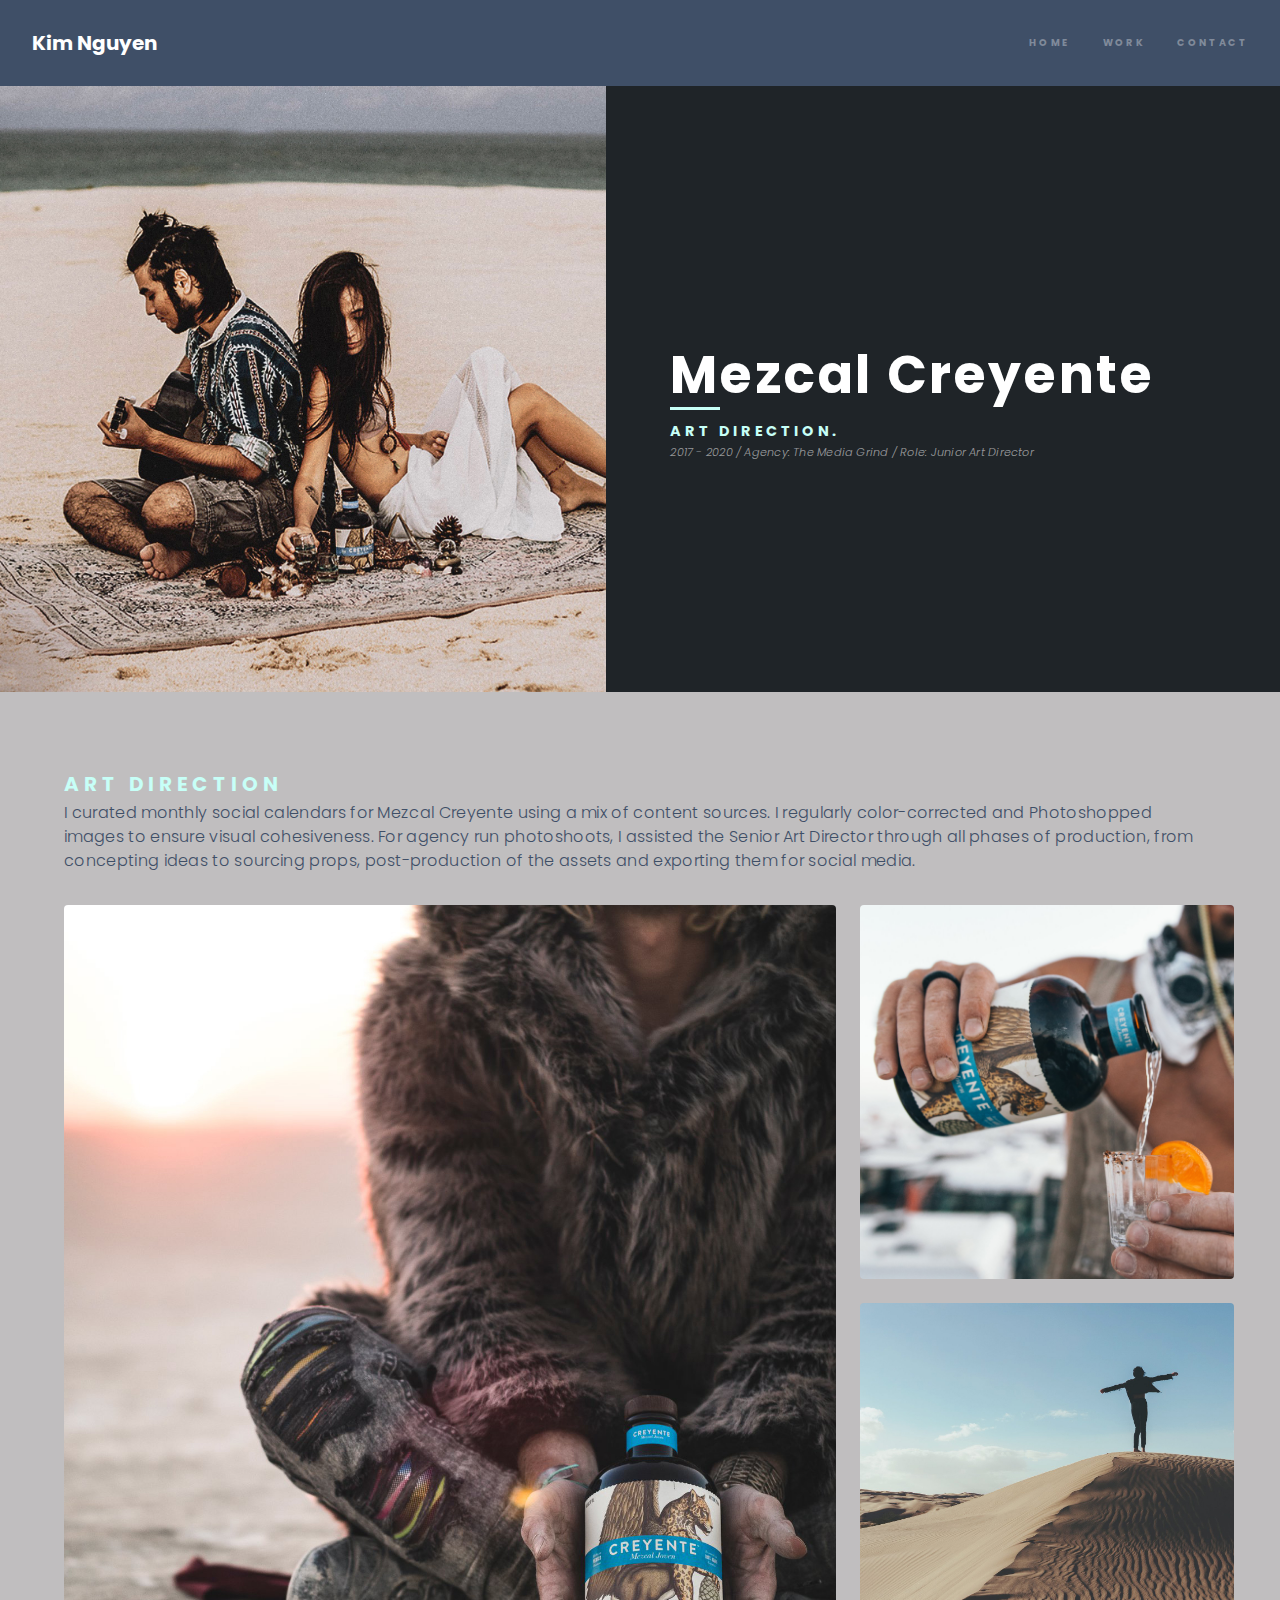
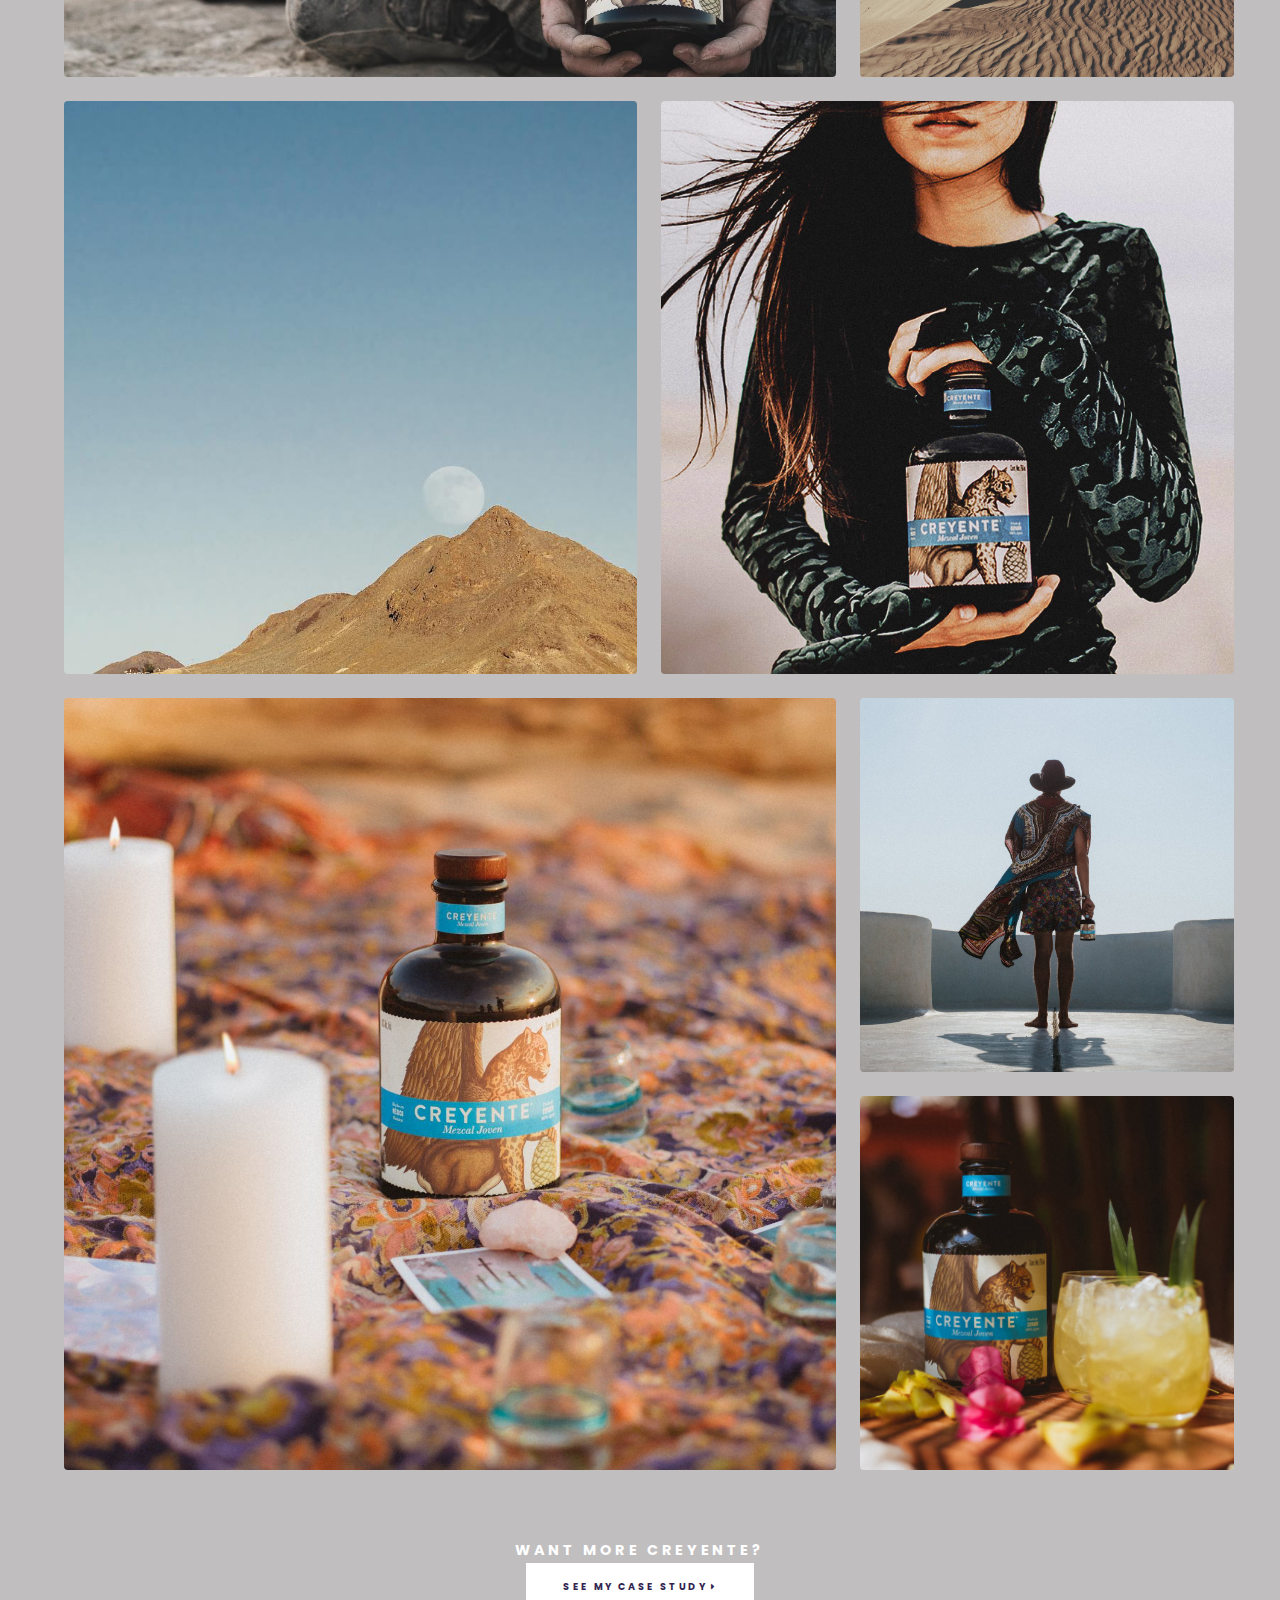
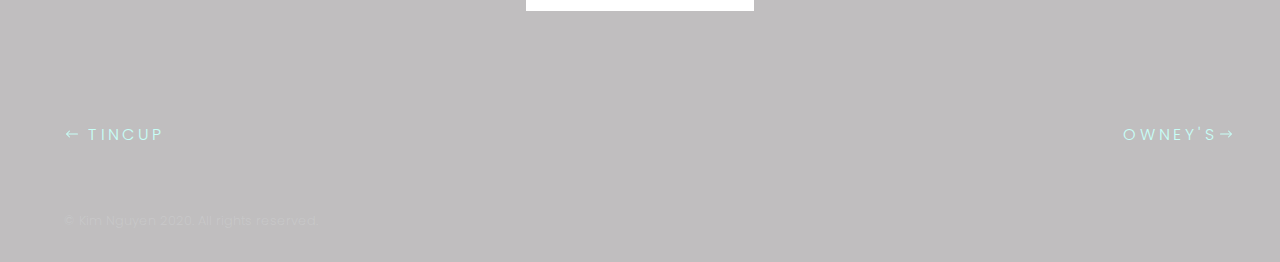
==== commit 3658c23b: "portfolio 2.0" ====
--- a/creyente.html
+++ b/creyente.html
@@ -30,8 +30,8 @@
 
 		<!-- Title -->
 			<div class="wrapper style3 spotlights fade-down">
-				<section id="creyentetitle">
-						<span class="7u"><img class="image fit nomargin" src="Photos/Creyente/Creyente_Main_1x1.jpg" data-position="center center"/></span>
+				<section>
+						<span class="7u"><img class="image fit nomargin" src="Photos/Creyente/9_CreyenteAD_1x1.jpg" data-position="center center"/></span>
 						<div class="content">
 								<div class="inner">
 									<h2><span class="uline">M</span>ezcal Creyente</h2>
@@ -45,9 +45,9 @@
 			</div>
 
 			<!-- Photography -->
-					<section id="" class="wrapper style1 fade-down">
+					<section class="wrapper style1 fade-down lofty">
 								<div class="inner">
-											<h5 class="smalltitles"> ART DIRECTION </h5>
+											<h4 class="smalltitles"> ART DIRECTION </h4>
 											<p class="description"> I curated monthly social calendars for Mezcal Creyente using a mix of content sources. I regularly color-corrected and Photoshopped images to ensure visual cohesiveness. For agency run photoshoots, I assisted the Senior
 												Art Director through all phases of production, from concepting ideas to sourcing props, post-production of the assets and exporting them for social media. </p><br>
 
@@ -55,92 +55,54 @@
 										<div class="container">
 											<div class="row">
 												<!-- Row 1 -->
-													<div class= "col-sm-6 col-md-4"><span class="image fit"><img src="Photos/Creyente/1_CreyenteAD_1x1.jpg" alt=""/></span></div>
-													<div class= "col-sm-6 col-md-4"><span class="image fit"><img src="Photos/Creyente/10_CreyenteAD_1x1.jpg" alt=""/></span></div>
-													<div class= "col-sm-6 col-md-4"><span class="image fit"><img src="Photos/Creyente/3_CreyenteAD_1x1.jpg" alt=""/></span></div>
+													<div class= "col-sm-12 col-md-8"><img class="image fit rounded space" src="Photos/Creyente/1_CreyenteAD_1x1.jpg" alt=""/></div>
+													<div class= "col-sm-6 col-md-4"><img class="image fit rounded space" src="Photos/Creyente/10_CreyenteAD_1x1.jpg" alt=""/></div>
+													<div class= "col-sm-6 col-md-4"><img class="image fit rounded space" src="Photos/Creyente/3_CreyenteAD_1x1.jpg" alt=""/></div>
 
 												<!-- Row 2 -->
-													<div class= "col-sm-6 col-md-4"><span class="image fit"><img src="Photos/Creyente/7_CreyenteAD_1x1.jpg" alt=""/></span></div>
-													<div class= "col-sm-6 col-md-4"><span class="image fit"><img src="Photos/Creyente/6_CreyenteAD_1x1.jpg" alt=""/></span></div>
-													<div class= "col-sm-6 col-md-4"><span class="image fit"><img src="Photos/Creyente/11_CreyenteAD_1x1.jpg" alt=""/></span></div>
+													<div class= "col-sm-6 col-md-6"><img class="image fit rounded space" src="Photos/Creyente/4_CreyenteAD_1x1.jpg" alt=""/></div>
+													<div class= "col-sm-6 col-md-6"><img class="image fit rounded space" src="Photos/Creyente/6_CreyenteAD_1x1.jpg" alt=""/></div>
+
 
 												<!-- Row 3 -->
-													<div class= "col-sm-6 col-md-4"><span class="image fit"><img src="Photos/Creyente/2_CreyenteAD_1x1.jpg" alt=""/></span></div>
-													<div class= "col-sm-6 col-md-4"><span class="image fit"><img src="Photos/Creyente/4_CreyenteAD_1x1.jpg" alt=""/></span></div>
-													<div class= "col-sm-6 col-md-4"><span class="image fit"><img src="Photos/Creyente/9_CreyenteAD_1x1.jpg" alt=""/></span></div>
+													<div class= "col-sm-12 col-md-8"><img class="image fit rounded space" src="Photos/Creyente/2_CreyenteAD_1x1.jpg" alt=""/></div>
+													<div class= "col-sm-6 col-md-4"><img class="image fit rounded space" src="Photos/Creyente/7_CreyenteAD_1x1.jpg" alt=""/></div>
+													<div class= "col-sm-6 col-md-4"><img class="image fit rounded space" src="Photos/Creyente/11_CreyenteAD_1x1.jpg" alt=""/></div>
 											</div>
 										</div>
 
+										<center>
+												<ul class="actions" style="margin-top: 3em;">
+													<h5 class="smalltitles" style="color: #fff;"> Want more Creyente? </h5>
+													<li><a href="CS_Glacce.html" class="button special" target="_blank">
+														See my Case study <span class="fa fa-caret-right"></span>
+												</a></li>
+											</ul>
+										</center>
+
 								 </div>
 					</section>
-												<hr />
 
-	<!--Glacce -->
-			<section id="" class="wrapper style1 fade-down">
-					<div class="inner">
-						<h5 class="smalltitles"> GLACCE CAMPAIGN </h5><br>
-						<div class="container">
-								<div class=row>
-									<div class="col-md-8">
-										<img class="image fit rounded" src="Photos/Creyente/Creyente_Glacce_2.jpg"/>
-									</div>
-										<div class="col-md-4"><p class="description"> In 2019, Mezcal Creyente partnered with a popular crystal water bottle brand, Glacce, to create a customized mixology kit featuring special crystals.
-									<br><br> I concepted and created mock-ups of the mixology pieces that were eventually produced for the kit: one glass tumbler, one stir rod, and two crystal drinking glasses. I collaborated with the Senior Art Director to produce a photoshoot where I served as the cocktail stylist manager. </p>
-								</div> </div>
-							</div>
-					</div>
-	  	</section>
-			<hr />
-
-		<!-- Photography
-				<section id="" class="wrapper style1 fade-down">
-					<div class="inner">
-						<div class="description">
-									<h5 class="smalltitles"> PHOTOGRAPHY </h5>
-									<p class="description"> To support PR iniatives, the creative team occassionally captured content events at live events and photoshoots.
-									The following images were captured by me. </p>
-						</div>
-					</div>
-				</section>
-							<hr /> -->
 
 		<!-- You may also like--->
-				<section class="wrapper style1 fade-down">
-						<div class="inner">
-								<h5 class="smalltitles"> See more like this </h5><br>
+		<section class="wrapper style1 fade-down">
+					<div class="inner">
+					<div class="container">
+					<div class="d-flex justify-content-between ">
+						<div class="smalltitles"><a href="tincup.html"><svg width="1em" height="1em" viewBox="0 -2 16 16" class="bi bi-arrow-left" fill="currentColor" xmlns="http://www.w3.org/2000/svg">
+							<path fill-rule="evenodd" d="M5.854 4.646a.5.5 0 0 1 0 .708L3.207 8l2.647 2.646a.5.5 0 0 1-.708.708l-3-3a.5.5 0 0 1 0-.708l3-3a.5.5 0 0 1 .708 0z"/>
+							<path fill-rule="evenodd" d="M2.5 8a.5.5 0 0 1 .5-.5h10.5a.5.5 0 0 1 0 1H3a.5.5 0 0 1-.5-.5z"/>
+						</svg> TINCUP</a></div>
 
-								<div class="container">
-								<div class="row">
-								<!--TOV-->
-									<div class="col-xs-4 col-sm-2"><div id="tovbutton" class="photobutton">
-											<a href="tov.html"> <img class="image rounded nomargin fit" src="Photos/TOV/TOV_Main_1x1.jpg" data-position="center center"/>
-													<div class="centertext">
-														<h5> Three Olives Vodka</h5>
-														</div>
-											</a>
-										</div></div>
-
-								<!--Owneys-->
-											<div class="col-xs-4 col-sm-2"><div id="owneysbutton" class="photobutton">
-													<a href="owneys.html"> <img class="image rounded nomargin fit" src="Photos/Owneys/Owneys_Main_1x1.jpg" data-position="center center"/>
-															<div class="centertext">
-																<h5> Owney's Rum</h5>
-																</div>
-													</a>
-												</div></div>
-
-								<!--TINCUP-->
-											<div class="col-xs-4 col-sm-2"><div id="tincupbutton" class="photobutton">
-													<a href="tincup.html"> <img class="image rounded nomargin fit" src="Photos/Tincup/TINCUP_Main_1x1.jpg" data-position="center center"/>
-															<div class="centertext">
-																	<h5> TINCUP<br> Whiskey</h5>
-																	</div>
-															</a>
-														</div></div>
-
-							</div>
-					</div></div>
-				</section>
+						<div class="smalltitles"><a href="owneys.html">Owney's<svg width="1em" height="1em" viewBox="0 -2 16 16" class="bi bi-arrow-right" fill="currentColor" xmlns="http://www.w3.org/2000/svg">
+							<path fill-rule="evenodd" d="M10.146 4.646a.5.5 0 0 1 .708 0l3 3a.5.5 0 0 1 0 .708l-3 3a.5.5 0 0 1-.708-.708L12.793 8l-2.647-2.646a.5.5 0 0 1 0-.708z"/>
+							<path fill-rule="evenodd" d="M2 8a.5.5 0 0 1 .5-.5H13a.5.5 0 0 1 0 1H2.5A.5.5 0 0 1 2 8z"/>
+						</svg></a></div>
+					</div>
+				</div>
+				</div>
+		</section>
+			</div>
 
 
 		<!-- Footer -->
--- a/assets/css/main.css
+++ b/assets/css/main.css
@@ -39,6 +39,13 @@
 		-webkit-text-size-adjust: none;
 	}
 
+	figure .caption{
+		margin-bottom: 2em;
+	}
+
+	div .caption{
+		margin-bottom:2em;
+	}
 
 .smalltitles {
 	text-transform: uppercase;
@@ -1697,11 +1704,6 @@
 			height: 100%;
 		}
 
-		.vertical-video-container.vert-align-center{
-		top: 50%;
-		transform: translateY(9%);
-	}
-
 		@media screen and (max-width: 768px) {
 			.vertical-video-container iframe {
 
@@ -1737,7 +1739,7 @@
 		color: rgba(255, 255, 255, 0.55);
 		font-family: "Poppins", Helvetica, sans-serif;
 		font-size: 16.5pt;
-		font-weight: 400;
+		font-weight: 300;
 		line-height: 1.5;
 	}
 
@@ -1809,6 +1811,18 @@
 		color: #fff;
 		margin: 0 0 0.2em 0;
 	}
+
+		@media screen and (max-width: 1280px) {
+			.bigtitle {
+				font-size: 6.8em;
+			}
+
+		}
+
+		@media screen and (max-width: 768px) {
+			.bigtitle {
+				font-size: 5em; }
+	  }
 
 	h1 {
 		font-size: 6em;
@@ -1900,11 +1914,11 @@
 		}
 
 		h4 {
-			font-size: 0.8em;
+			font-size: 1.1em;
 		}
 
 		h5 {
-			font-size: 0.9em;
+			font-size: 1em;
 			margin-bottom: 0.8em;
 		}
 
@@ -1933,8 +1947,7 @@
 
 	blockquote {
 		border-left: solid 4px rgba(255, 255, 255, 0.15);
-		font-style: italic;
-		margin: 0 0 2em 0;
+		margin: 2em 0 2em 0;
 		padding: 0.5em 0 0.5em 2em;
 	}
 
@@ -1965,7 +1978,8 @@
 	hr {
 		border: 0;
 		border-bottom: solid 1px rgba(255, 255, 255, 0.15);
-		margin: 1em 0;
+		margin: auto;
+		max-width: 85%;
 	}
 
 		hr.major {
@@ -1985,11 +1999,26 @@
 	}
 
 	.caption {
-		color: #ffffff;
-		opacity: 0.8;
-		font-size: 0.7em;
-	}
-
+		font-size: 0.8em;
+	}
+
+	.vert-center {
+  display: flex;
+  align-items: center;
+}
+
+@media screen and (max-width: 992px) {
+
+	.vert-center{
+		display: block;
+	}
+
+}
+
+
+	.space {
+		margin-bottom: 1.5em;
+	}
 
 /* Box */
 
@@ -2197,6 +2226,8 @@
 		right: 50%;
 	}
 
+
+
 /* Features */
 
 	.features {
@@ -2743,6 +2774,19 @@
 					color: #953d75;
 				}
 
+	.lofty{
+		padding: 3em 0 3em 0;
+	}
+
+	@media screen and (max-width: 768px) {
+
+		.lofty {
+			padding: 1em 0 1em 0;
+		}
+		}
+
+
+
 /* Image */
 
 	.image {
@@ -2755,8 +2799,16 @@
 			border-radius: 0.25em;
 		}
 
+		@media screen and (max-width: 768px) {
+
+			.image.rounded {
+				border-radius: 0;
+			}
+			}
+
 		.image img {
 			display: block;
+			margin: 0 0 1.6em 0;
 
 		}
 
@@ -2808,11 +2860,23 @@
 			border-radius: 50%;
 		}
 
+
+		@media screen and (max-width: 768px) {
+
+			.circle{
+					max-width: 75%;
+					margin-left: auto;
+					margin-right: auto;
+
+			}
+
+		}
+
+
 /* List */
 
 	ol {
 		list-style: decimal;
-		margin: 0 0 2em 0;
 		padding-left: 1.25em;
 	}
 
@@ -3088,7 +3152,7 @@
 }
 
 .description-alt{
-	font-size: 0.80em;
+	font-size: 0.7em;
 	font-weight: 300;
 	letter-spacing: 0.02em;
 }
@@ -3264,6 +3328,7 @@
 		.photobutton h6 {
 			visibility: hidden;
 		}
+
 	}
 
 	@media screen and (max-width: 360px) {
@@ -3282,6 +3347,7 @@
 		.photobutton h6{
 			visibility: hidden;
 		}
+
 	}
 
 .centertext {
@@ -3365,6 +3431,8 @@
 			-ms-flex: 1;
 		}
 
+
+
 			.spotlights > section > .content > .inner {
 				-moz-transform: translateX(0) translateY(0);
 				-webkit-transform: translateX(0) translateY(0);
@@ -3448,7 +3516,7 @@
 			}
 
 			.spotlights > section > .content {
-				padding: 3em 2em 1em 2em ;
+				padding: 3em 2em 3em 2em ;
 			}
 
 		}
@@ -3536,7 +3604,7 @@
 			@media screen and (max-width: 1680px) {
 
 				.wrapper > .inner {
-					padding: 4em 4em 2em 4em ;
+					padding: 2em 4em 2em 4em ;
 				}
 
 			}
@@ -3567,7 +3635,8 @@
 		}
 
 		.wrapper.style1-alt {
-			background-color: #c0bebf;
+			background-color: #c6c4c5;
+			color: #3F4F67;
 		}
 
 		.wrapper.style2 {
@@ -3835,7 +3904,8 @@
 		@media screen and (max-width: 736px) {
 
 			#sidebar + #wrapper {
-				padding-top: 0;
+				margin-left: 0;
+				padding-top: 3.5em;
 			}
 
 		}
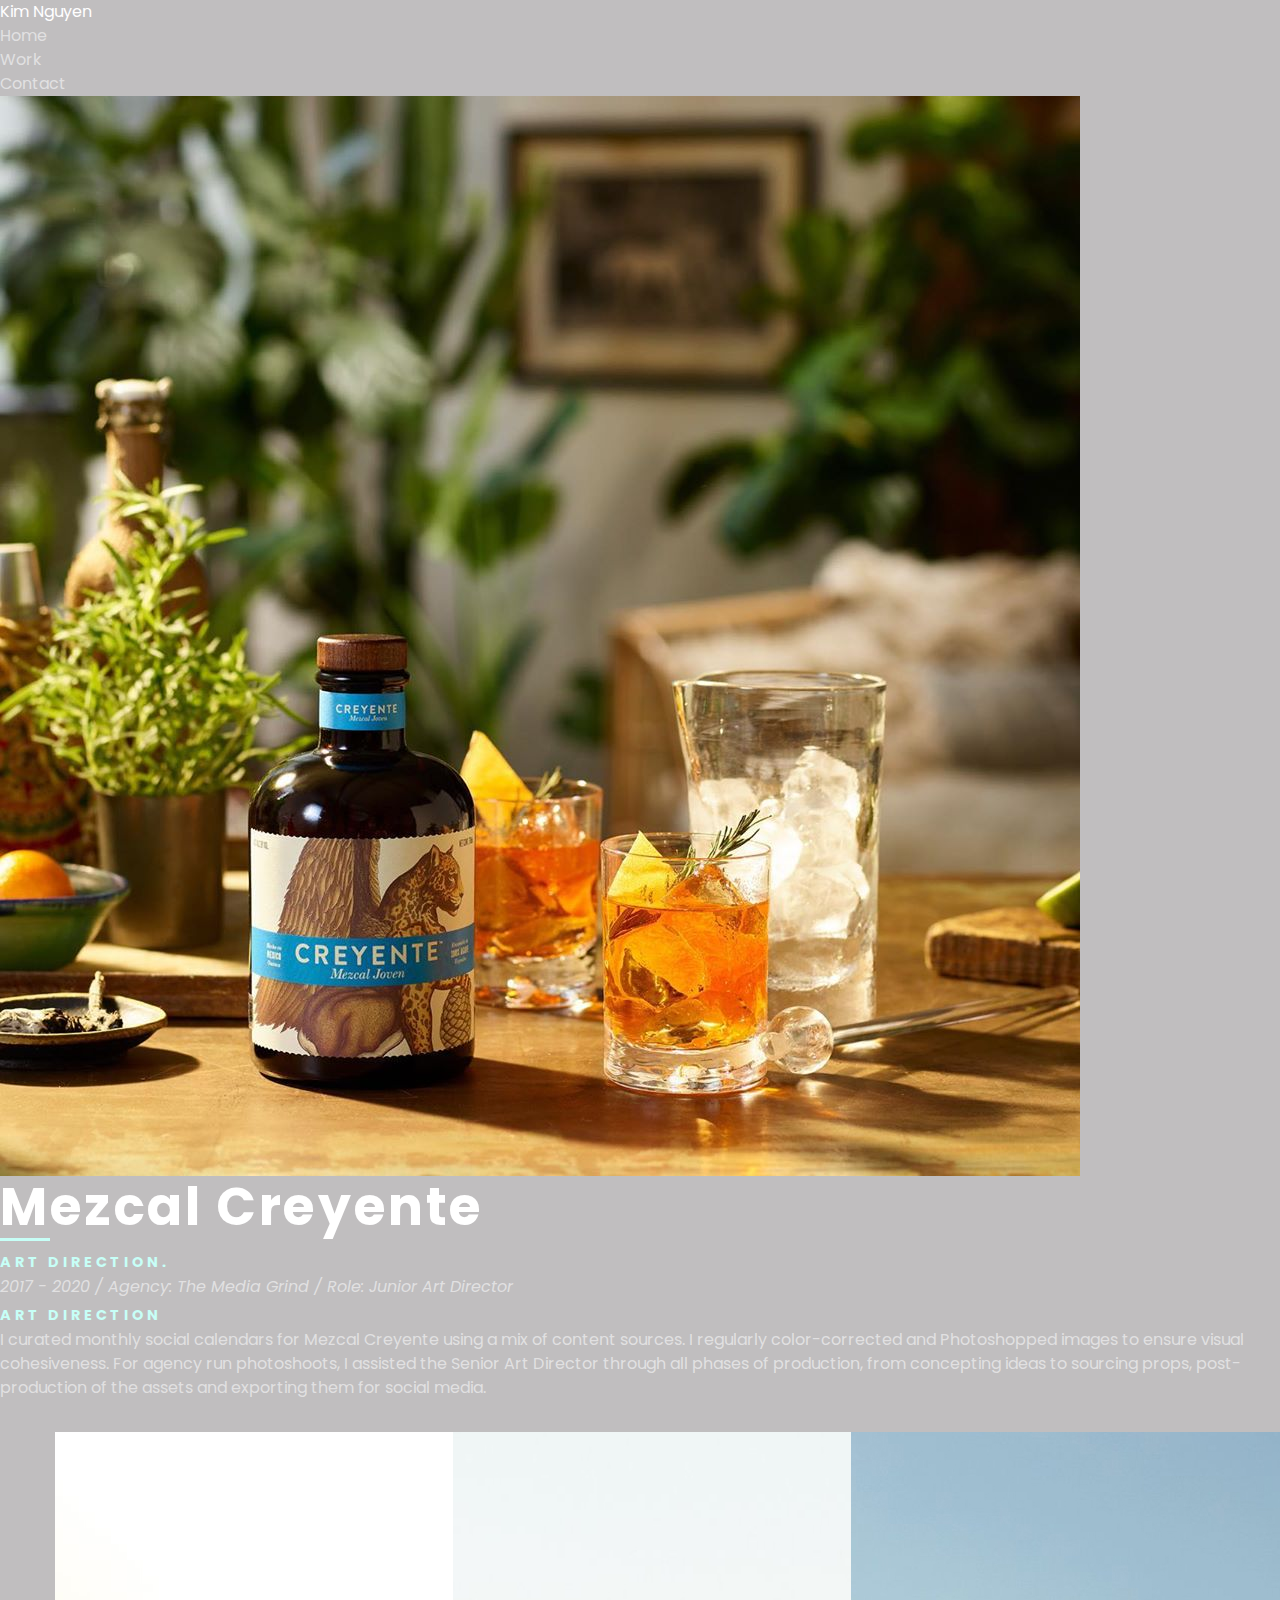
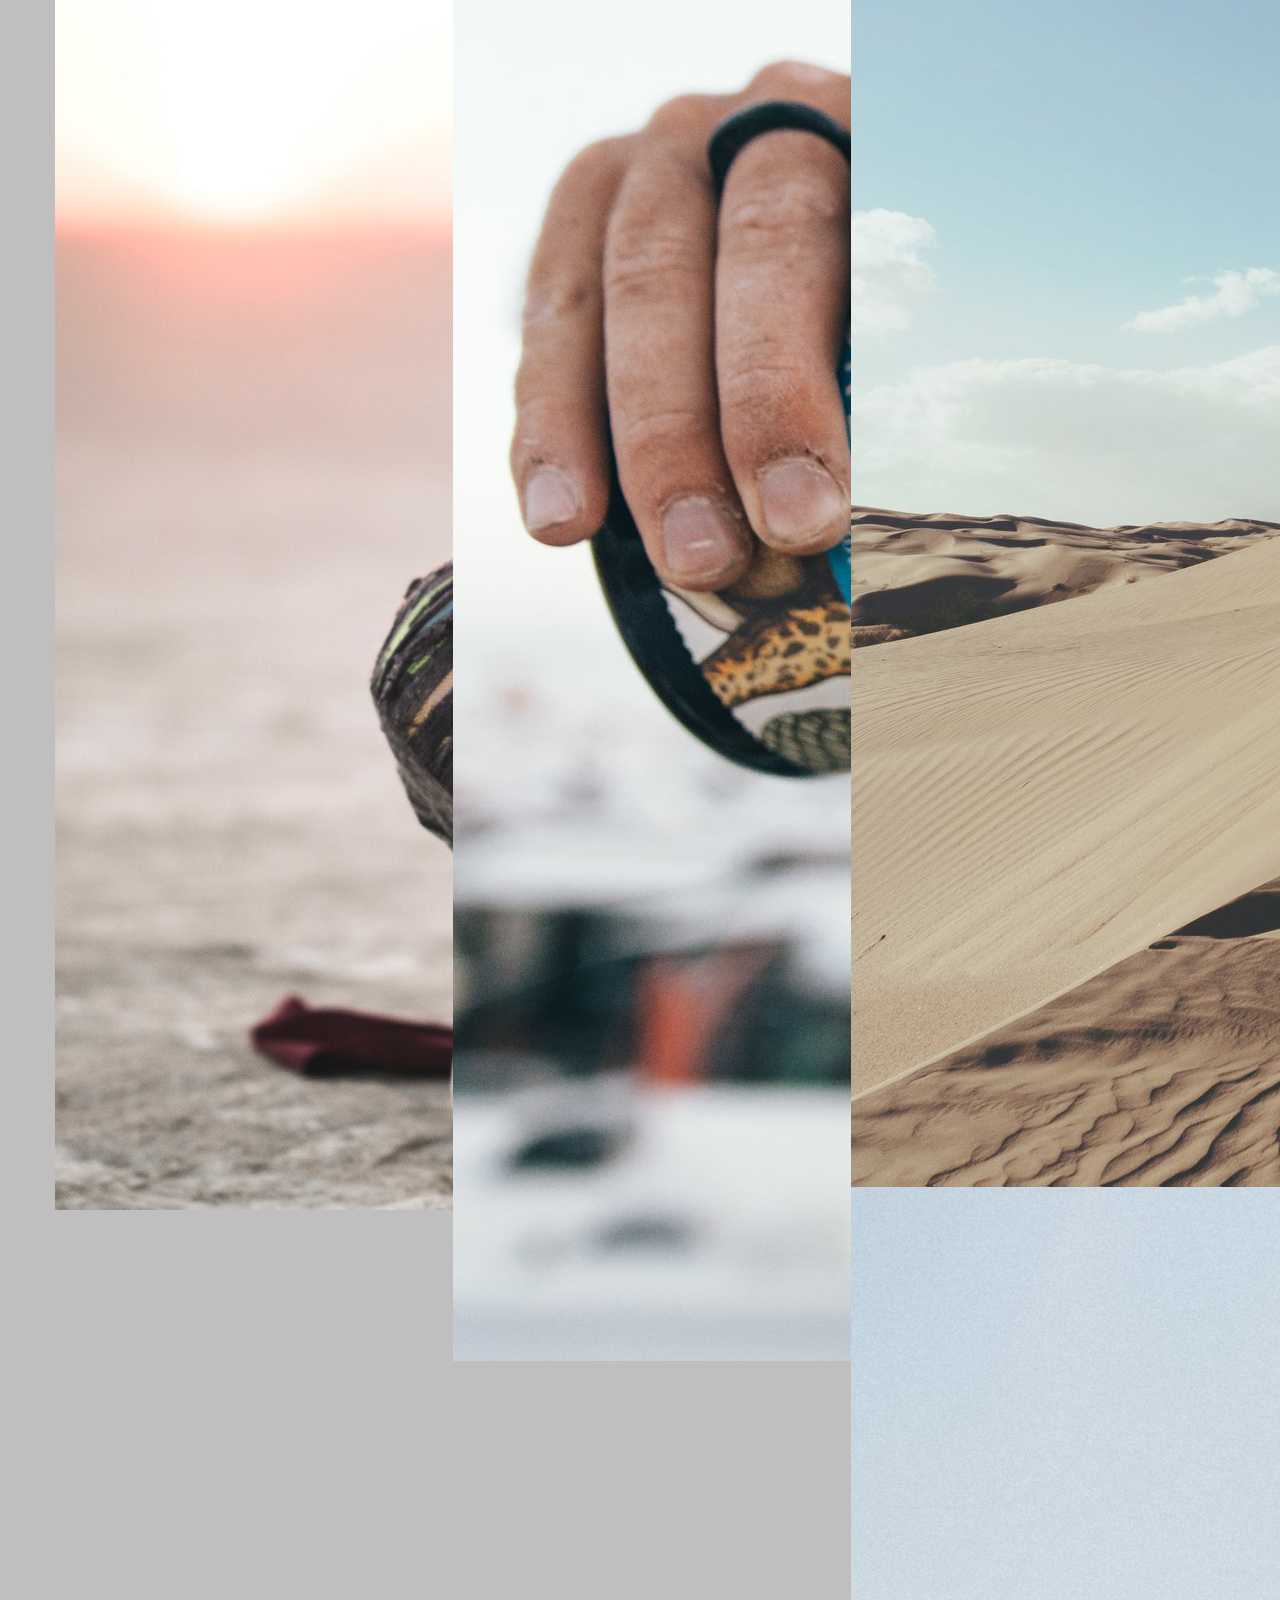
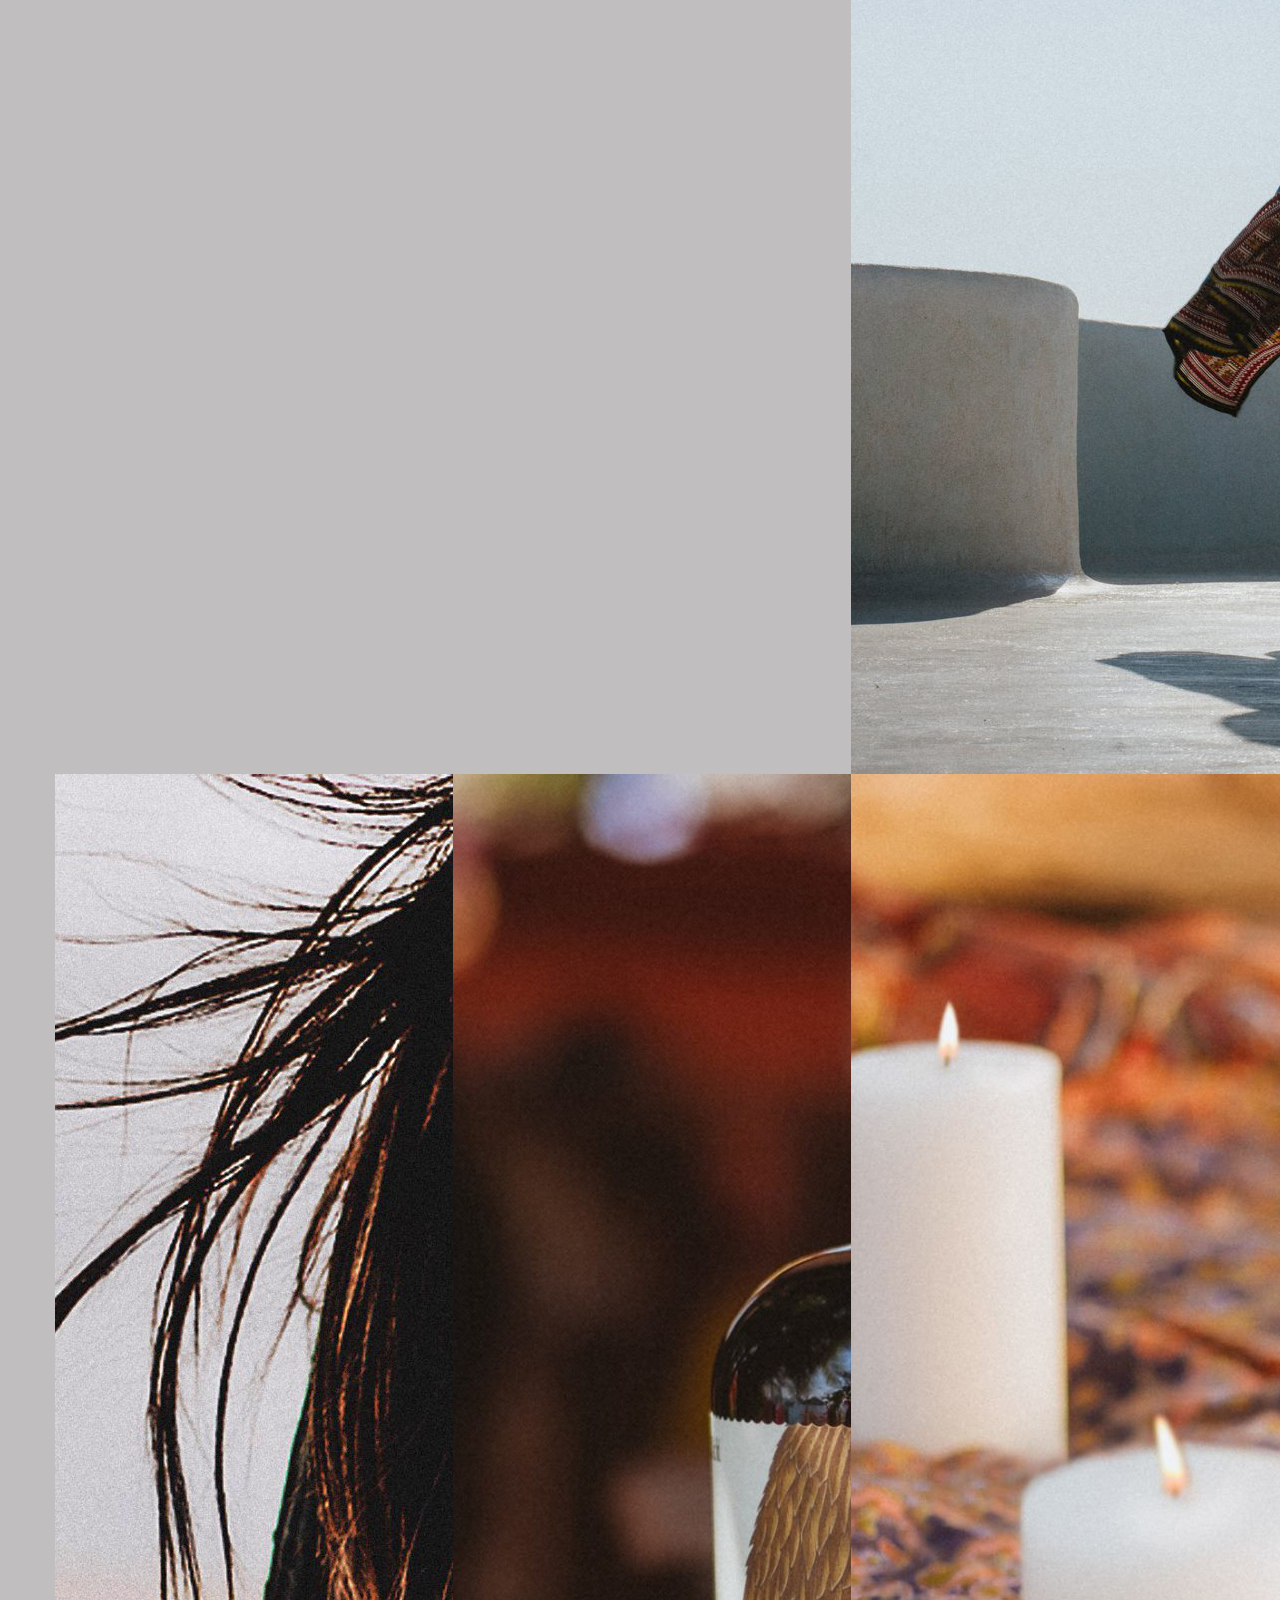
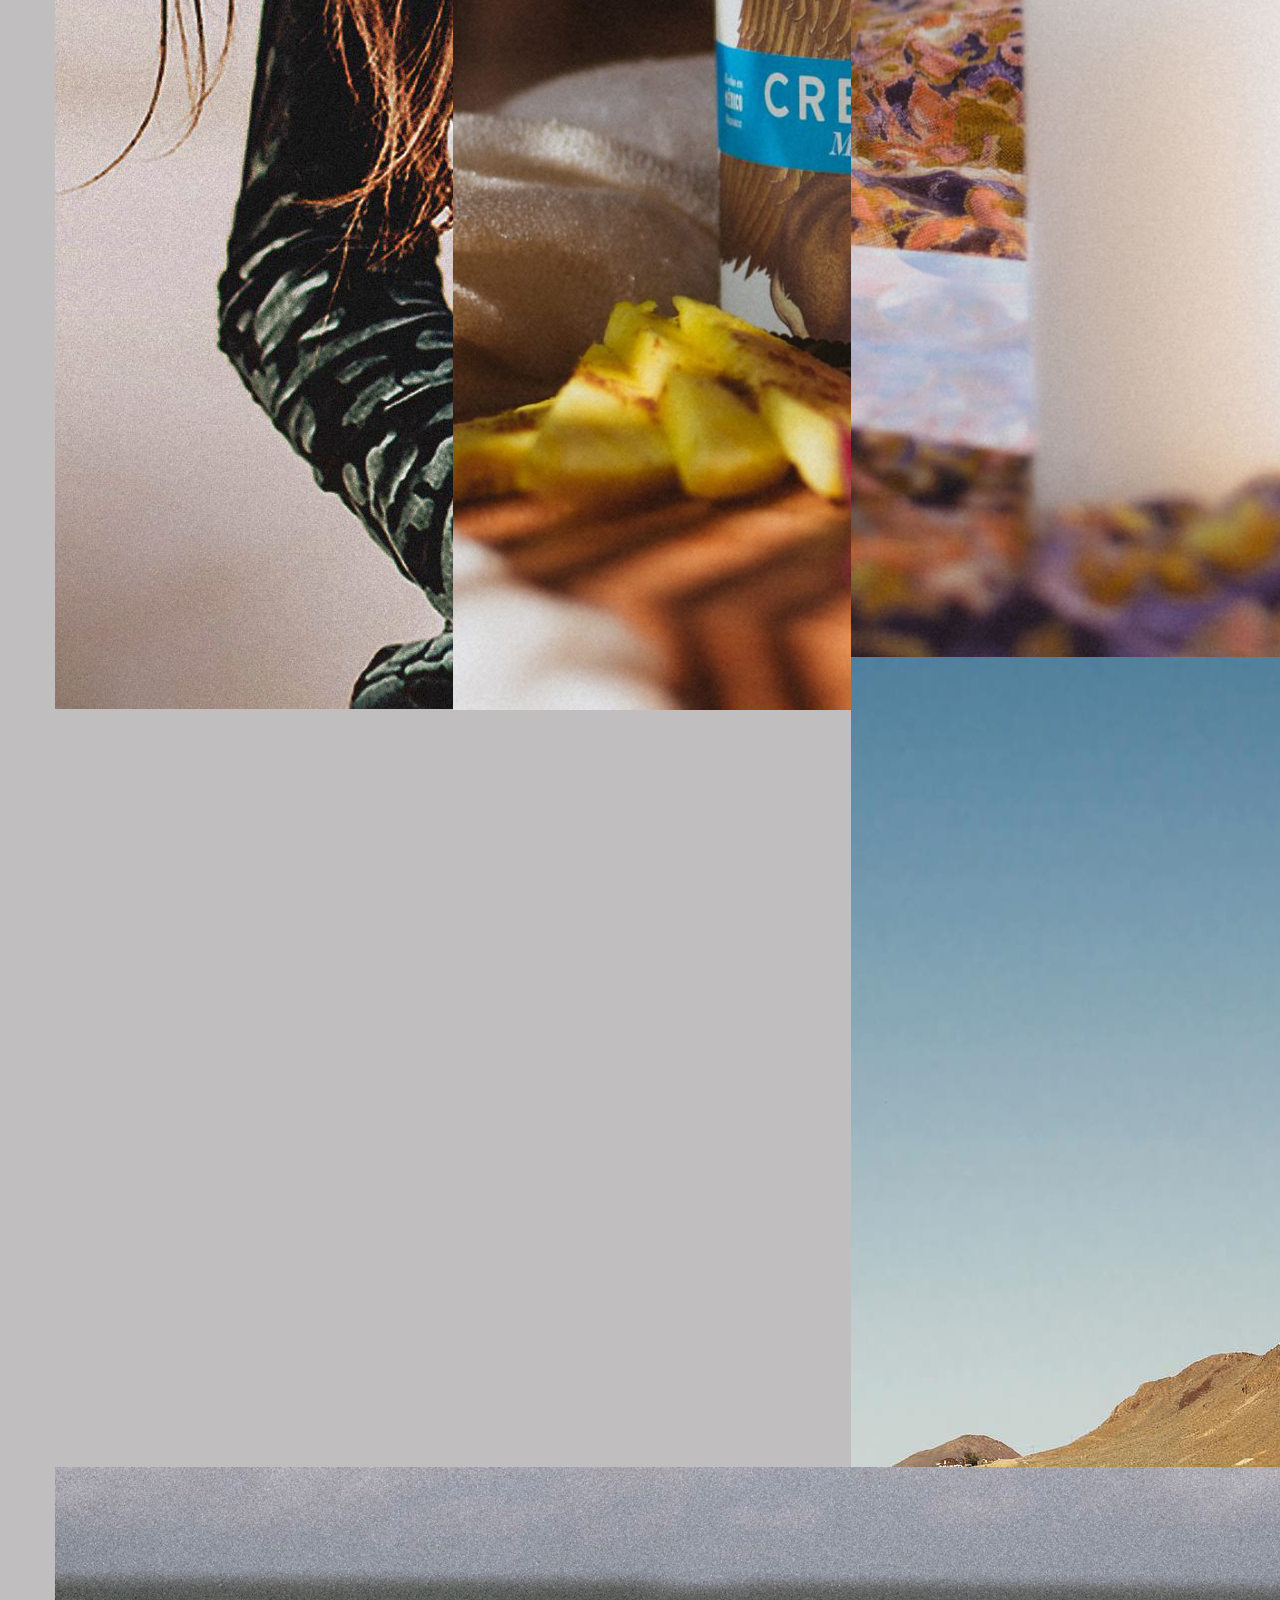
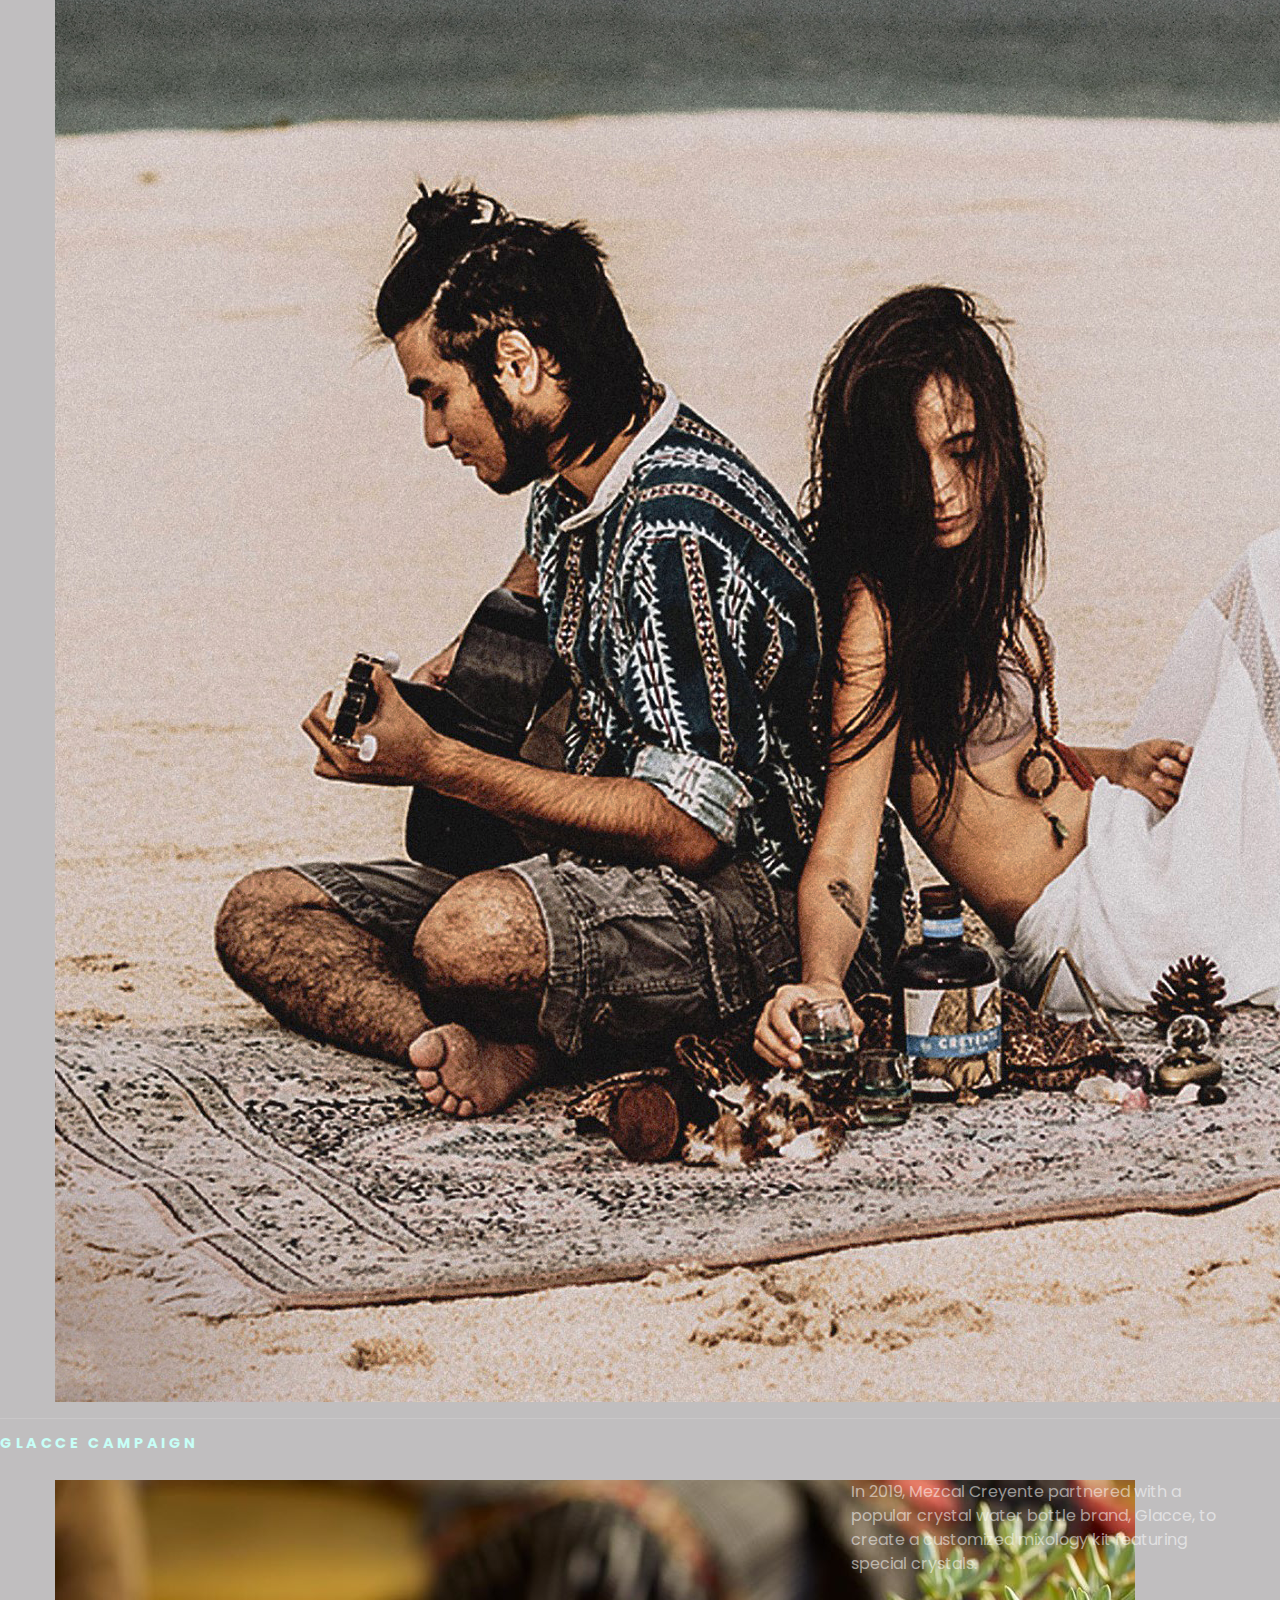
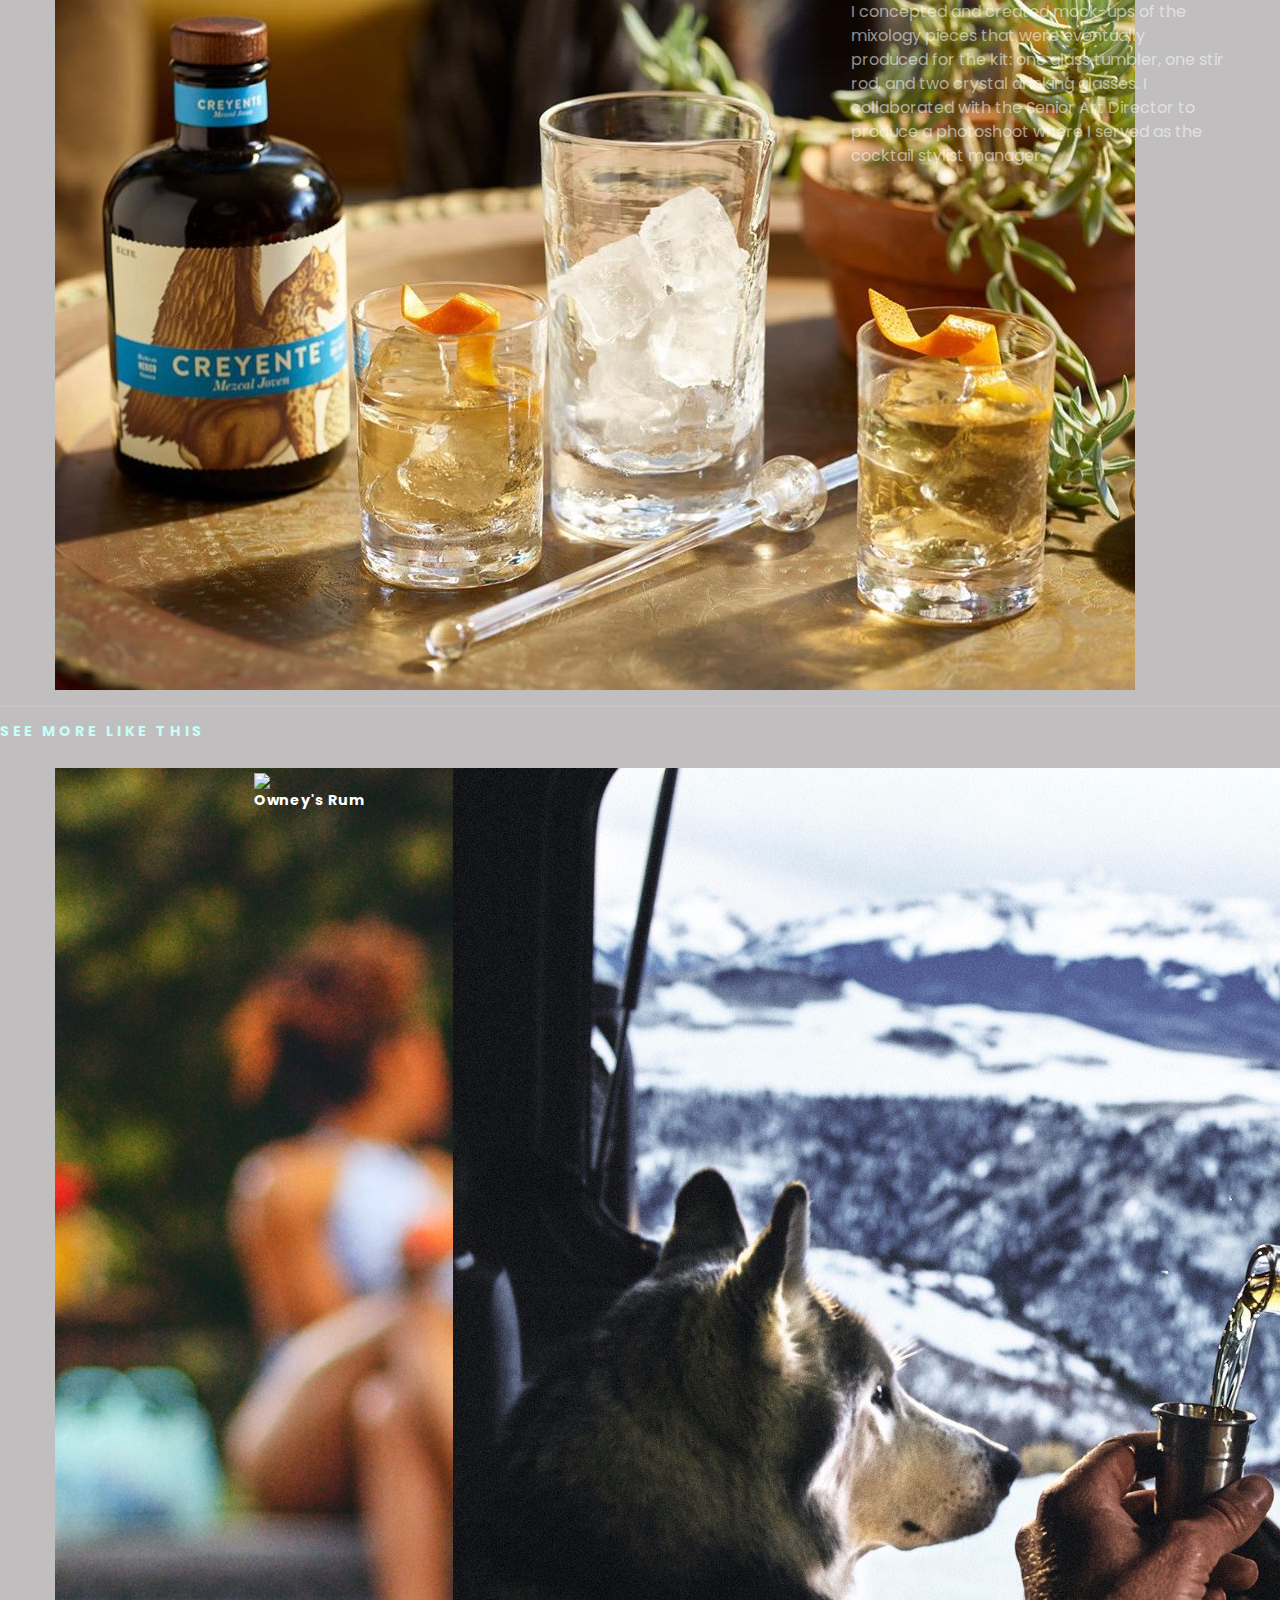
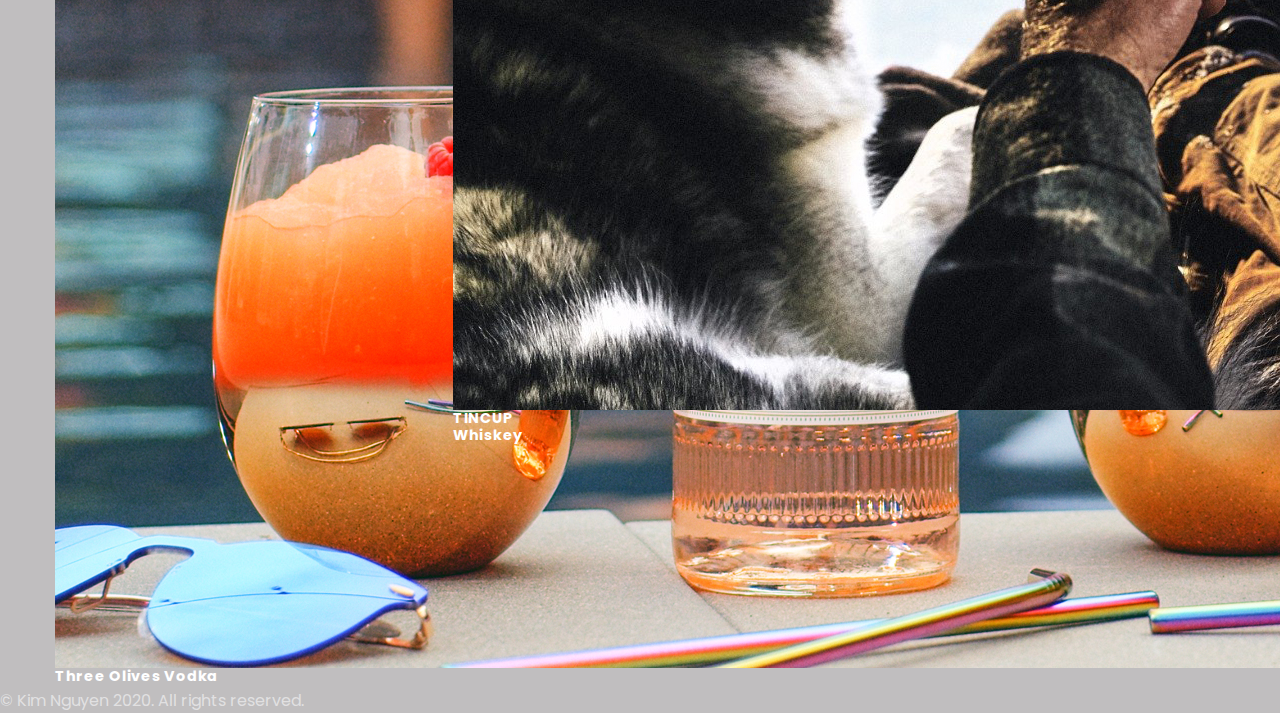
==== commit 91c524cf: "revert portfolio 2.0" ====
--- a/creyente.html
+++ b/creyente.html
@@ -30,8 +30,8 @@
 
 		<!-- Title -->
 			<div class="wrapper style3 spotlights fade-down">
-				<section>
-						<span class="7u"><img class="image fit nomargin" src="Photos/Creyente/9_CreyenteAD_1x1.jpg" data-position="center center"/></span>
+				<section id="creyentetitle">
+						<span class="7u"><img class="image fit nomargin" src="Photos/Creyente/Creyente_Main_1x1.jpg" data-position="center center"/></span>
 						<div class="content">
 								<div class="inner">
 									<h2><span class="uline">M</span>ezcal Creyente</h2>
@@ -45,9 +45,9 @@
 			</div>
 
 			<!-- Photography -->
-					<section class="wrapper style1 fade-down lofty">
+					<section id="" class="wrapper style1 fade-down">
 								<div class="inner">
-											<h4 class="smalltitles"> ART DIRECTION </h4>
+											<h5 class="smalltitles"> ART DIRECTION </h5>
 											<p class="description"> I curated monthly social calendars for Mezcal Creyente using a mix of content sources. I regularly color-corrected and Photoshopped images to ensure visual cohesiveness. For agency run photoshoots, I assisted the Senior
 												Art Director through all phases of production, from concepting ideas to sourcing props, post-production of the assets and exporting them for social media. </p><br>
 
@@ -55,54 +55,92 @@
 										<div class="container">
 											<div class="row">
 												<!-- Row 1 -->
-													<div class= "col-sm-12 col-md-8"><img class="image fit rounded space" src="Photos/Creyente/1_CreyenteAD_1x1.jpg" alt=""/></div>
-													<div class= "col-sm-6 col-md-4"><img class="image fit rounded space" src="Photos/Creyente/10_CreyenteAD_1x1.jpg" alt=""/></div>
-													<div class= "col-sm-6 col-md-4"><img class="image fit rounded space" src="Photos/Creyente/3_CreyenteAD_1x1.jpg" alt=""/></div>
+													<div class= "col-sm-6 col-md-4"><span class="image fit"><img src="Photos/Creyente/1_CreyenteAD_1x1.jpg" alt=""/></span></div>
+													<div class= "col-sm-6 col-md-4"><span class="image fit"><img src="Photos/Creyente/10_CreyenteAD_1x1.jpg" alt=""/></span></div>
+													<div class= "col-sm-6 col-md-4"><span class="image fit"><img src="Photos/Creyente/3_CreyenteAD_1x1.jpg" alt=""/></span></div>
 
 												<!-- Row 2 -->
-													<div class= "col-sm-6 col-md-6"><img class="image fit rounded space" src="Photos/Creyente/4_CreyenteAD_1x1.jpg" alt=""/></div>
-													<div class= "col-sm-6 col-md-6"><img class="image fit rounded space" src="Photos/Creyente/6_CreyenteAD_1x1.jpg" alt=""/></div>
-
+													<div class= "col-sm-6 col-md-4"><span class="image fit"><img src="Photos/Creyente/7_CreyenteAD_1x1.jpg" alt=""/></span></div>
+													<div class= "col-sm-6 col-md-4"><span class="image fit"><img src="Photos/Creyente/6_CreyenteAD_1x1.jpg" alt=""/></span></div>
+													<div class= "col-sm-6 col-md-4"><span class="image fit"><img src="Photos/Creyente/11_CreyenteAD_1x1.jpg" alt=""/></span></div>
 
 												<!-- Row 3 -->
-													<div class= "col-sm-12 col-md-8"><img class="image fit rounded space" src="Photos/Creyente/2_CreyenteAD_1x1.jpg" alt=""/></div>
-													<div class= "col-sm-6 col-md-4"><img class="image fit rounded space" src="Photos/Creyente/7_CreyenteAD_1x1.jpg" alt=""/></div>
-													<div class= "col-sm-6 col-md-4"><img class="image fit rounded space" src="Photos/Creyente/11_CreyenteAD_1x1.jpg" alt=""/></div>
+													<div class= "col-sm-6 col-md-4"><span class="image fit"><img src="Photos/Creyente/2_CreyenteAD_1x1.jpg" alt=""/></span></div>
+													<div class= "col-sm-6 col-md-4"><span class="image fit"><img src="Photos/Creyente/4_CreyenteAD_1x1.jpg" alt=""/></span></div>
+													<div class= "col-sm-6 col-md-4"><span class="image fit"><img src="Photos/Creyente/9_CreyenteAD_1x1.jpg" alt=""/></span></div>
 											</div>
 										</div>
 
-										<center>
-												<ul class="actions" style="margin-top: 3em;">
-													<h5 class="smalltitles" style="color: #fff;"> Want more Creyente? </h5>
-													<li><a href="CS_Glacce.html" class="button special" target="_blank">
-														See my Case study <span class="fa fa-caret-right"></span>
-												</a></li>
-											</ul>
-										</center>
-
 								 </div>
 					</section>
+												<hr />
 
+	<!--Glacce -->
+			<section id="" class="wrapper style1 fade-down">
+					<div class="inner">
+						<h5 class="smalltitles"> GLACCE CAMPAIGN </h5><br>
+						<div class="container">
+								<div class=row>
+									<div class="col-md-8">
+										<img class="image fit rounded" src="Photos/Creyente/Creyente_Glacce_2.jpg"/>
+									</div>
+										<div class="col-md-4"><p class="description"> In 2019, Mezcal Creyente partnered with a popular crystal water bottle brand, Glacce, to create a customized mixology kit featuring special crystals.
+									<br><br> I concepted and created mock-ups of the mixology pieces that were eventually produced for the kit: one glass tumbler, one stir rod, and two crystal drinking glasses. I collaborated with the Senior Art Director to produce a photoshoot where I served as the cocktail stylist manager. </p>
+								</div> </div>
+							</div>
+					</div>
+	  	</section>
+			<hr />
+
+		<!-- Photography
+				<section id="" class="wrapper style1 fade-down">
+					<div class="inner">
+						<div class="description">
+									<h5 class="smalltitles"> PHOTOGRAPHY </h5>
+									<p class="description"> To support PR iniatives, the creative team occassionally captured content events at live events and photoshoots.
+									The following images were captured by me. </p>
+						</div>
+					</div>
+				</section>
+							<hr /> -->
 
 		<!-- You may also like--->
-		<section class="wrapper style1 fade-down">
-					<div class="inner">
-					<div class="container">
-					<div class="d-flex justify-content-between ">
-						<div class="smalltitles"><a href="tincup.html"><svg width="1em" height="1em" viewBox="0 -2 16 16" class="bi bi-arrow-left" fill="currentColor" xmlns="http://www.w3.org/2000/svg">
-							<path fill-rule="evenodd" d="M5.854 4.646a.5.5 0 0 1 0 .708L3.207 8l2.647 2.646a.5.5 0 0 1-.708.708l-3-3a.5.5 0 0 1 0-.708l3-3a.5.5 0 0 1 .708 0z"/>
-							<path fill-rule="evenodd" d="M2.5 8a.5.5 0 0 1 .5-.5h10.5a.5.5 0 0 1 0 1H3a.5.5 0 0 1-.5-.5z"/>
-						</svg> TINCUP</a></div>
+				<section class="wrapper style1 fade-down">
+						<div class="inner">
+								<h5 class="smalltitles"> See more like this </h5><br>
 
-						<div class="smalltitles"><a href="owneys.html">Owney's<svg width="1em" height="1em" viewBox="0 -2 16 16" class="bi bi-arrow-right" fill="currentColor" xmlns="http://www.w3.org/2000/svg">
-							<path fill-rule="evenodd" d="M10.146 4.646a.5.5 0 0 1 .708 0l3 3a.5.5 0 0 1 0 .708l-3 3a.5.5 0 0 1-.708-.708L12.793 8l-2.647-2.646a.5.5 0 0 1 0-.708z"/>
-							<path fill-rule="evenodd" d="M2 8a.5.5 0 0 1 .5-.5H13a.5.5 0 0 1 0 1H2.5A.5.5 0 0 1 2 8z"/>
-						</svg></a></div>
-					</div>
-				</div>
-				</div>
-		</section>
-			</div>
+								<div class="container">
+								<div class="row">
+								<!--TOV-->
+									<div class="col-xs-4 col-sm-2"><div id="tovbutton" class="photobutton">
+											<a href="tov.html"> <img class="image rounded nomargin fit" src="Photos/TOV/TOV_Main_1x1.jpg" data-position="center center"/>
+													<div class="centertext">
+														<h5> Three Olives Vodka</h5>
+														</div>
+											</a>
+										</div></div>
+
+								<!--Owneys-->
+											<div class="col-xs-4 col-sm-2"><div id="owneysbutton" class="photobutton">
+													<a href="owneys.html"> <img class="image rounded nomargin fit" src="Photos/Owneys/Owneys_Main_1x1.jpg" data-position="center center"/>
+															<div class="centertext">
+																<h5> Owney's Rum</h5>
+																</div>
+													</a>
+												</div></div>
+
+								<!--TINCUP-->
+											<div class="col-xs-4 col-sm-2"><div id="tincupbutton" class="photobutton">
+													<a href="tincup.html"> <img class="image rounded nomargin fit" src="Photos/Tincup/TINCUP_Main_1x1.jpg" data-position="center center"/>
+															<div class="centertext">
+																	<h5> TINCUP<br> Whiskey</h5>
+																	</div>
+															</a>
+														</div></div>
+
+							</div>
+					</div></div>
+				</section>
 
 
 		<!-- Footer -->
--- a/assets/css/main.css
+++ b/assets/css/main.css
@@ -39,13 +39,6 @@
 		-webkit-text-size-adjust: none;
 	}
 
-	figure .caption{
-		margin-bottom: 2em;
-	}
-
-	div .caption{
-		margin-bottom:2em;
-	}
 
 .smalltitles {
 	text-transform: uppercase;
@@ -1704,6 +1697,11 @@
 			height: 100%;
 		}
 
+		.vertical-video-container.vert-align-center{
+		top: 50%;
+		transform: translateY(9%);
+	}
+
 		@media screen and (max-width: 768px) {
 			.vertical-video-container iframe {
 
@@ -1739,7 +1737,7 @@
 		color: rgba(255, 255, 255, 0.55);
 		font-family: "Poppins", Helvetica, sans-serif;
 		font-size: 16.5pt;
-		font-weight: 300;
+		font-weight: 400;
 		line-height: 1.5;
 	}
 
@@ -1821,7 +1819,7 @@
 
 		@media screen and (max-width: 768px) {
 			.bigtitle {
-				font-size: 5em; }
+				font-size: 4.5em; }
 	  }
 
 	h1 {
@@ -1914,11 +1912,11 @@
 		}
 
 		h4 {
-			font-size: 1.1em;
+			font-size: 0.8em;
 		}
 
 		h5 {
-			font-size: 1em;
+			font-size: 0.9em;
 			margin-bottom: 0.8em;
 		}
 
@@ -1947,7 +1945,8 @@
 
 	blockquote {
 		border-left: solid 4px rgba(255, 255, 255, 0.15);
-		margin: 2em 0 2em 0;
+		font-style: italic;
+		margin: 0 0 2em 0;
 		padding: 0.5em 0 0.5em 2em;
 	}
 
@@ -1978,8 +1977,7 @@
 	hr {
 		border: 0;
 		border-bottom: solid 1px rgba(255, 255, 255, 0.15);
-		margin: auto;
-		max-width: 85%;
+		margin: 1em 0;
 	}
 
 		hr.major {
@@ -1999,6 +1997,7 @@
 	}
 
 	.caption {
+<<<<<<< HEAD
 		font-size: 0.8em;
 	}
 
@@ -2010,15 +2009,17 @@
 @media screen and (max-width: 992px) {
 
 	.vert-center{
-		display: block;
-	}
-
-}
-
-
-	.space {
-		margin-bottom: 1.5em;
-	}
+		display: block;}
+
+	.vert-center img {
+		margin-bottom: 2em;
+=======
+		color: #ffffff;
+		opacity: 0.8;
+		font-size: 0.7em;
+>>>>>>> parent of 3658c23... portfolio 2.0
+	}
+
 
 /* Box */
 
@@ -2226,8 +2227,6 @@
 		right: 50%;
 	}
 
-
-
 /* Features */
 
 	.features {
@@ -2774,6 +2773,7 @@
 					color: #953d75;
 				}
 
+<<<<<<< HEAD
 	.lofty{
 		padding: 3em 0 3em 0;
 	}
@@ -2781,12 +2781,14 @@
 	@media screen and (max-width: 768px) {
 
 		.lofty {
-			padding: 1em 0 1em 0;
-		}
-		}
-
-
-
+			padding: 2em 0 2em 0;
+		}
+		}
+
+
+
+=======
+>>>>>>> parent of 3658c23... portfolio 2.0
 /* Image */
 
 	.image {
@@ -2802,9 +2804,8 @@
 		@media screen and (max-width: 768px) {
 
 			.image.rounded {
-				border-radius: 0;
-			}
-			}
+				border-radius: 0.25em;
+		}
 
 		.image img {
 			display: block;
@@ -2839,7 +2840,7 @@
 		}
 
 		.image.fit.nomargin{
-			margin:0 0 0 0;
+			/* margin:0 0 0 0; */
 		}
 
 			.image.fit img {
@@ -2867,6 +2868,7 @@
 					max-width: 75%;
 					margin-left: auto;
 					margin-right: auto;
+					margin-bottom: 2em;
 
 			}
 
@@ -2877,6 +2879,7 @@
 
 	ol {
 		list-style: decimal;
+		margin: 0 0 2em 0;
 		padding-left: 1.25em;
 	}
 
@@ -3152,7 +3155,7 @@
 }
 
 .description-alt{
-	font-size: 0.7em;
+	font-size: 0.80em;
 	font-weight: 300;
 	letter-spacing: 0.02em;
 }
@@ -3431,8 +3434,6 @@
 			-ms-flex: 1;
 		}
 
-
-
 			.spotlights > section > .content > .inner {
 				-moz-transform: translateX(0) translateY(0);
 				-webkit-transform: translateX(0) translateY(0);
@@ -3516,7 +3517,7 @@
 			}
 
 			.spotlights > section > .content {
-				padding: 3em 2em 3em 2em ;
+				padding: 3em 2em 1em 2em ;
 			}
 
 		}
@@ -3604,7 +3605,7 @@
 			@media screen and (max-width: 1680px) {
 
 				.wrapper > .inner {
-					padding: 2em 4em 2em 4em ;
+					padding: 4em 4em 2em 4em ;
 				}
 
 			}
@@ -3620,7 +3621,7 @@
 			@media screen and (max-width: 736px) {
 
 				.wrapper > .inner {
-					padding: 3em 2em 1em 2em ;
+					padding: 0em 2em 3em 2em ;
 				}
 
 			}
@@ -3635,8 +3636,7 @@
 		}
 
 		.wrapper.style1-alt {
-			background-color: #c6c4c5;
-			color: #3F4F67;
+			background-color: #c0bebf;
 		}
 
 		.wrapper.style2 {
@@ -3694,7 +3694,7 @@
 			@media screen and (max-width: 736px) {
 
 				.wrapper.fullscreen {
-					padding: 2em 0;
+				/*	padding: 2em 0; */
 				/*	min-height: 0; */
 				}
 
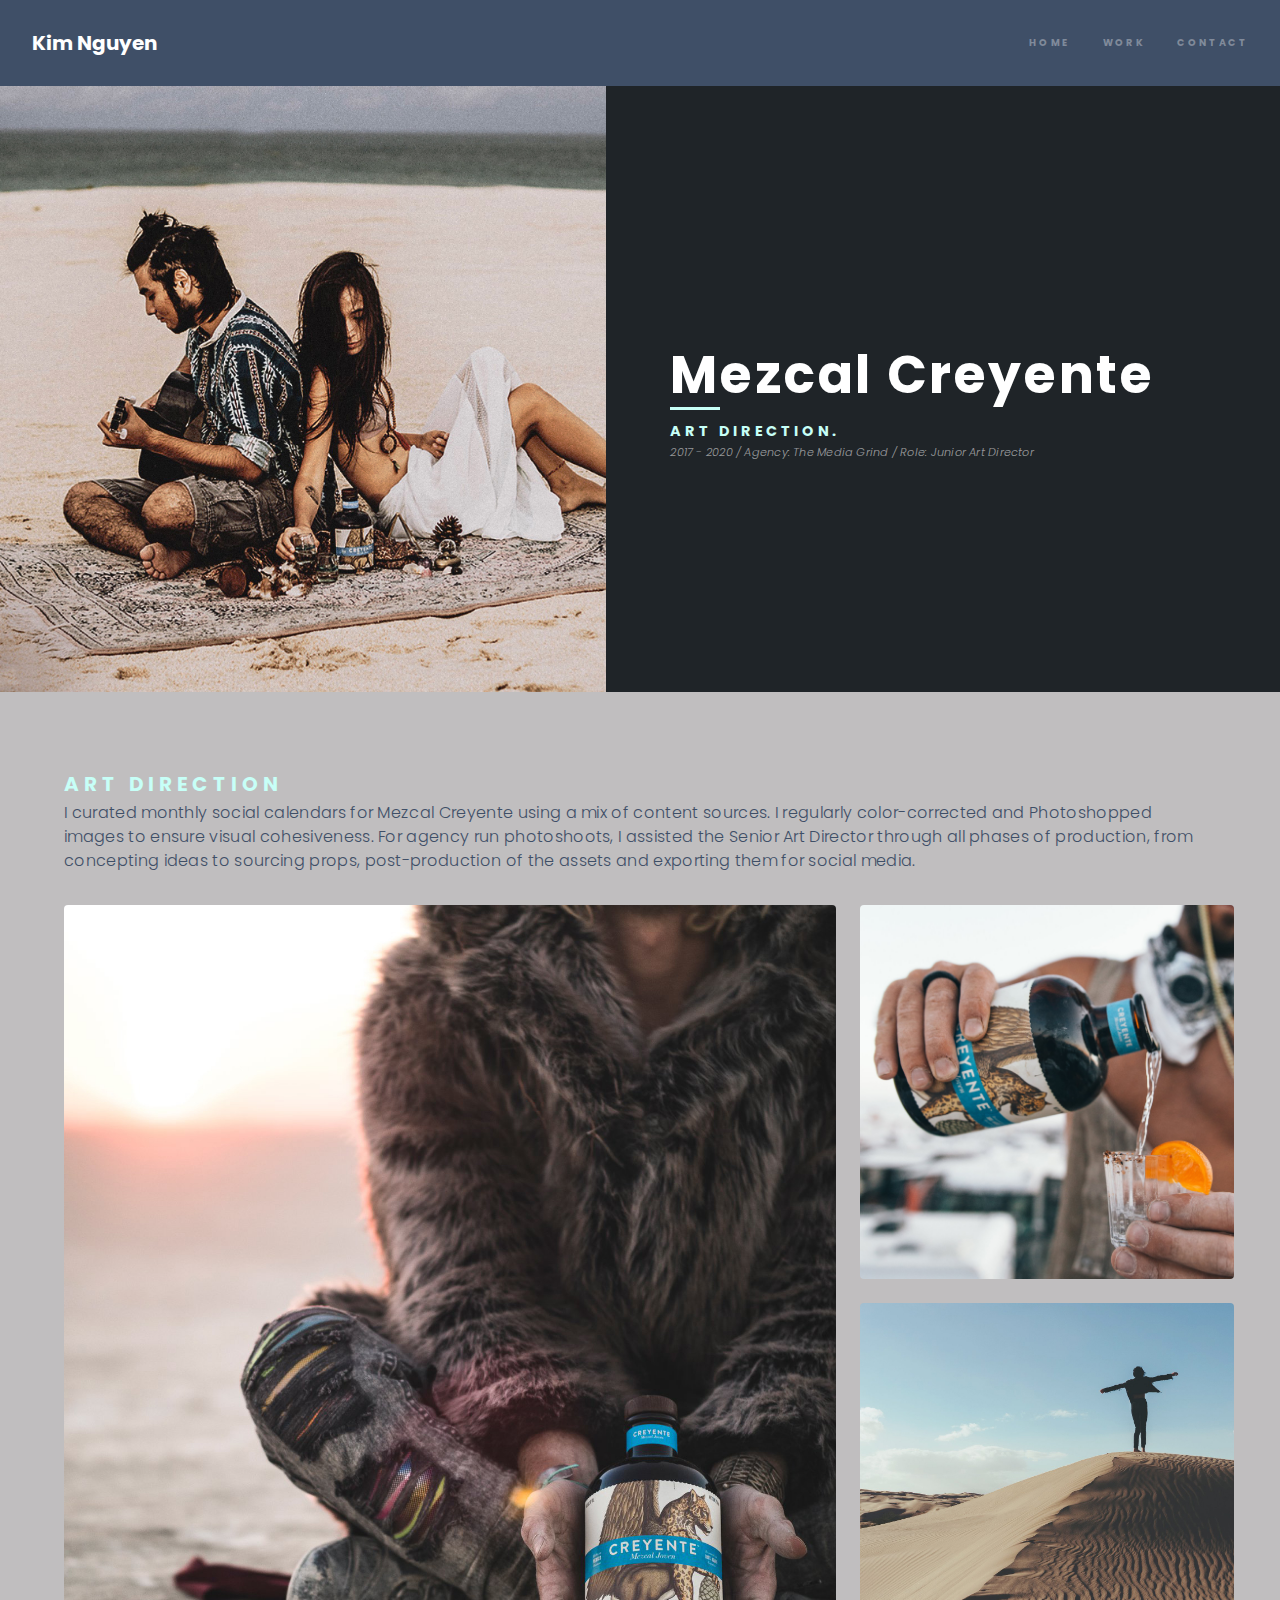
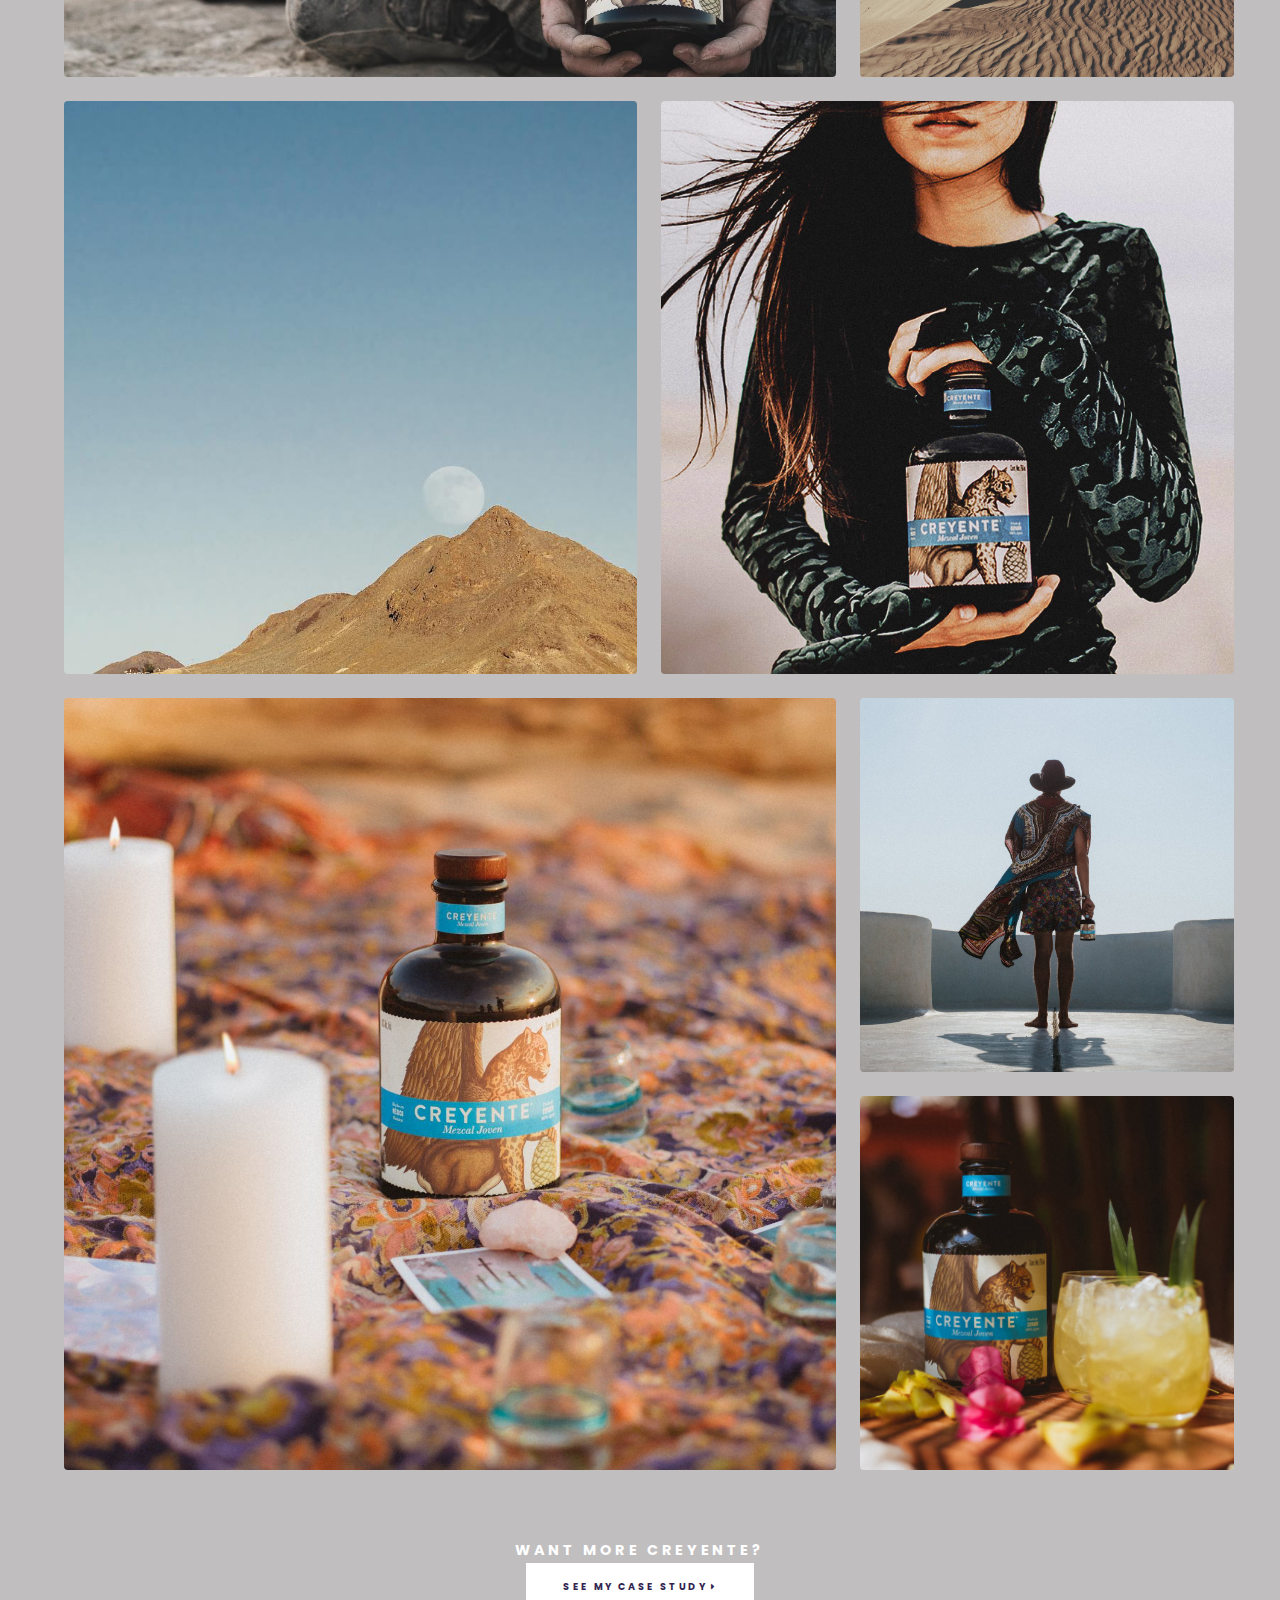
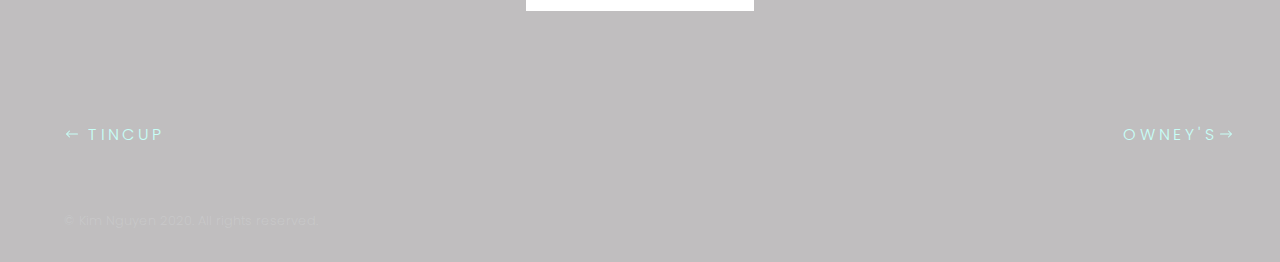
==== commit de89b5b7: "reverting to 2.0" ====
--- a/creyente.html
+++ b/creyente.html
@@ -30,8 +30,8 @@
 
 		<!-- Title -->
 			<div class="wrapper style3 spotlights fade-down">
-				<section id="creyentetitle">
-						<span class="7u"><img class="image fit nomargin" src="Photos/Creyente/Creyente_Main_1x1.jpg" data-position="center center"/></span>
+				<section>
+						<span class="7u"><img class="image fit nomargin" src="Photos/Creyente/9_CreyenteAD_1x1.jpg" data-position="center center"/></span>
 						<div class="content">
 								<div class="inner">
 									<h2><span class="uline">M</span>ezcal Creyente</h2>
@@ -45,9 +45,9 @@
 			</div>
 
 			<!-- Photography -->
-					<section id="" class="wrapper style1 fade-down">
+					<section class="wrapper style1 fade-down lofty">
 								<div class="inner">
-											<h5 class="smalltitles"> ART DIRECTION </h5>
+											<h4 class="smalltitles"> ART DIRECTION </h4>
 											<p class="description"> I curated monthly social calendars for Mezcal Creyente using a mix of content sources. I regularly color-corrected and Photoshopped images to ensure visual cohesiveness. For agency run photoshoots, I assisted the Senior
 												Art Director through all phases of production, from concepting ideas to sourcing props, post-production of the assets and exporting them for social media. </p><br>
 
@@ -55,92 +55,54 @@
 										<div class="container">
 											<div class="row">
 												<!-- Row 1 -->
-													<div class= "col-sm-6 col-md-4"><span class="image fit"><img src="Photos/Creyente/1_CreyenteAD_1x1.jpg" alt=""/></span></div>
-													<div class= "col-sm-6 col-md-4"><span class="image fit"><img src="Photos/Creyente/10_CreyenteAD_1x1.jpg" alt=""/></span></div>
-													<div class= "col-sm-6 col-md-4"><span class="image fit"><img src="Photos/Creyente/3_CreyenteAD_1x1.jpg" alt=""/></span></div>
+													<div class= "col-sm-12 col-md-8"><img class="image fit rounded space" src="Photos/Creyente/1_CreyenteAD_1x1.jpg" alt=""/></div>
+													<div class= "col-sm-6 col-md-4"><img class="image fit rounded space" src="Photos/Creyente/10_CreyenteAD_1x1.jpg" alt=""/></div>
+													<div class= "col-sm-6 col-md-4"><img class="image fit rounded space" src="Photos/Creyente/3_CreyenteAD_1x1.jpg" alt=""/></div>
 
 												<!-- Row 2 -->
-													<div class= "col-sm-6 col-md-4"><span class="image fit"><img src="Photos/Creyente/7_CreyenteAD_1x1.jpg" alt=""/></span></div>
-													<div class= "col-sm-6 col-md-4"><span class="image fit"><img src="Photos/Creyente/6_CreyenteAD_1x1.jpg" alt=""/></span></div>
-													<div class= "col-sm-6 col-md-4"><span class="image fit"><img src="Photos/Creyente/11_CreyenteAD_1x1.jpg" alt=""/></span></div>
+													<div class= "col-sm-6 col-md-6"><img class="image fit rounded space" src="Photos/Creyente/4_CreyenteAD_1x1.jpg" alt=""/></div>
+													<div class= "col-sm-6 col-md-6"><img class="image fit rounded space" src="Photos/Creyente/6_CreyenteAD_1x1.jpg" alt=""/></div>
+
 
 												<!-- Row 3 -->
-													<div class= "col-sm-6 col-md-4"><span class="image fit"><img src="Photos/Creyente/2_CreyenteAD_1x1.jpg" alt=""/></span></div>
-													<div class= "col-sm-6 col-md-4"><span class="image fit"><img src="Photos/Creyente/4_CreyenteAD_1x1.jpg" alt=""/></span></div>
-													<div class= "col-sm-6 col-md-4"><span class="image fit"><img src="Photos/Creyente/9_CreyenteAD_1x1.jpg" alt=""/></span></div>
+													<div class= "col-sm-12 col-md-8"><img class="image fit rounded space" src="Photos/Creyente/2_CreyenteAD_1x1.jpg" alt=""/></div>
+													<div class= "col-sm-6 col-md-4"><img class="image fit rounded space" src="Photos/Creyente/7_CreyenteAD_1x1.jpg" alt=""/></div>
+													<div class= "col-sm-6 col-md-4"><img class="image fit rounded space" src="Photos/Creyente/11_CreyenteAD_1x1.jpg" alt=""/></div>
 											</div>
 										</div>
 
+										<center>
+												<ul class="actions" style="margin-top: 3em;">
+													<h5 class="smalltitles" style="color: #fff;"> Want more Creyente? </h5>
+													<li><a href="CS_Glacce.html" class="button special" target="_blank">
+														See my Case study <span class="fa fa-caret-right"></span>
+												</a></li>
+											</ul>
+										</center>
+
 								 </div>
 					</section>
-												<hr />
 
-	<!--Glacce -->
-			<section id="" class="wrapper style1 fade-down">
-					<div class="inner">
-						<h5 class="smalltitles"> GLACCE CAMPAIGN </h5><br>
-						<div class="container">
-								<div class=row>
-									<div class="col-md-8">
-										<img class="image fit rounded" src="Photos/Creyente/Creyente_Glacce_2.jpg"/>
-									</div>
-										<div class="col-md-4"><p class="description"> In 2019, Mezcal Creyente partnered with a popular crystal water bottle brand, Glacce, to create a customized mixology kit featuring special crystals.
-									<br><br> I concepted and created mock-ups of the mixology pieces that were eventually produced for the kit: one glass tumbler, one stir rod, and two crystal drinking glasses. I collaborated with the Senior Art Director to produce a photoshoot where I served as the cocktail stylist manager. </p>
-								</div> </div>
-							</div>
-					</div>
-	  	</section>
-			<hr />
-
-		<!-- Photography
-				<section id="" class="wrapper style1 fade-down">
-					<div class="inner">
-						<div class="description">
-									<h5 class="smalltitles"> PHOTOGRAPHY </h5>
-									<p class="description"> To support PR iniatives, the creative team occassionally captured content events at live events and photoshoots.
-									The following images were captured by me. </p>
-						</div>
-					</div>
-				</section>
-							<hr /> -->
 
 		<!-- You may also like--->
-				<section class="wrapper style1 fade-down">
-						<div class="inner">
-								<h5 class="smalltitles"> See more like this </h5><br>
+		<section class="wrapper style1 fade-down">
+					<div class="inner">
+					<div class="container">
+					<div class="d-flex justify-content-between ">
+						<div class="smalltitles"><a href="tincup.html"><svg width="1em" height="1em" viewBox="0 -2 16 16" class="bi bi-arrow-left" fill="currentColor" xmlns="http://www.w3.org/2000/svg">
+							<path fill-rule="evenodd" d="M5.854 4.646a.5.5 0 0 1 0 .708L3.207 8l2.647 2.646a.5.5 0 0 1-.708.708l-3-3a.5.5 0 0 1 0-.708l3-3a.5.5 0 0 1 .708 0z"/>
+							<path fill-rule="evenodd" d="M2.5 8a.5.5 0 0 1 .5-.5h10.5a.5.5 0 0 1 0 1H3a.5.5 0 0 1-.5-.5z"/>
+						</svg> TINCUP</a></div>
 
-								<div class="container">
-								<div class="row">
-								<!--TOV-->
-									<div class="col-xs-4 col-sm-2"><div id="tovbutton" class="photobutton">
-											<a href="tov.html"> <img class="image rounded nomargin fit" src="Photos/TOV/TOV_Main_1x1.jpg" data-position="center center"/>
-													<div class="centertext">
-														<h5> Three Olives Vodka</h5>
-														</div>
-											</a>
-										</div></div>
-
-								<!--Owneys-->
-											<div class="col-xs-4 col-sm-2"><div id="owneysbutton" class="photobutton">
-													<a href="owneys.html"> <img class="image rounded nomargin fit" src="Photos/Owneys/Owneys_Main_1x1.jpg" data-position="center center"/>
-															<div class="centertext">
-																<h5> Owney's Rum</h5>
-																</div>
-													</a>
-												</div></div>
-
-								<!--TINCUP-->
-											<div class="col-xs-4 col-sm-2"><div id="tincupbutton" class="photobutton">
-													<a href="tincup.html"> <img class="image rounded nomargin fit" src="Photos/Tincup/TINCUP_Main_1x1.jpg" data-position="center center"/>
-															<div class="centertext">
-																	<h5> TINCUP<br> Whiskey</h5>
-																	</div>
-															</a>
-														</div></div>
-
-							</div>
-					</div></div>
-				</section>
+						<div class="smalltitles"><a href="owneys.html">Owney's<svg width="1em" height="1em" viewBox="0 -2 16 16" class="bi bi-arrow-right" fill="currentColor" xmlns="http://www.w3.org/2000/svg">
+							<path fill-rule="evenodd" d="M10.146 4.646a.5.5 0 0 1 .708 0l3 3a.5.5 0 0 1 0 .708l-3 3a.5.5 0 0 1-.708-.708L12.793 8l-2.647-2.646a.5.5 0 0 1 0-.708z"/>
+							<path fill-rule="evenodd" d="M2 8a.5.5 0 0 1 .5-.5H13a.5.5 0 0 1 0 1H2.5A.5.5 0 0 1 2 8z"/>
+						</svg></a></div>
+					</div>
+				</div>
+				</div>
+		</section>
+			</div>
 
 
 		<!-- Footer -->
--- a/assets/css/main.css
+++ b/assets/css/main.css
@@ -39,6 +39,13 @@
 		-webkit-text-size-adjust: none;
 	}
 
+	figure .caption{
+		margin-bottom: 2em;
+	}
+
+	div .caption{
+		margin-bottom:2em;
+	}
 
 .smalltitles {
 	text-transform: uppercase;
@@ -1697,11 +1704,6 @@
 			height: 100%;
 		}
 
-		.vertical-video-container.vert-align-center{
-		top: 50%;
-		transform: translateY(9%);
-	}
-
 		@media screen and (max-width: 768px) {
 			.vertical-video-container iframe {
 
@@ -1737,7 +1739,7 @@
 		color: rgba(255, 255, 255, 0.55);
 		font-family: "Poppins", Helvetica, sans-serif;
 		font-size: 16.5pt;
-		font-weight: 400;
+		font-weight: 300;
 		line-height: 1.5;
 	}
 
@@ -1819,7 +1821,7 @@
 
 		@media screen and (max-width: 768px) {
 			.bigtitle {
-				font-size: 4.5em; }
+				font-size: 5em; }
 	  }
 
 	h1 {
@@ -1912,11 +1914,11 @@
 		}
 
 		h4 {
-			font-size: 0.8em;
+			font-size: 1.1em;
 		}
 
 		h5 {
-			font-size: 0.9em;
+			font-size: 1em;
 			margin-bottom: 0.8em;
 		}
 
@@ -1945,8 +1947,7 @@
 
 	blockquote {
 		border-left: solid 4px rgba(255, 255, 255, 0.15);
-		font-style: italic;
-		margin: 0 0 2em 0;
+		margin: 2em 0 2em 0;
 		padding: 0.5em 0 0.5em 2em;
 	}
 
@@ -1977,7 +1978,8 @@
 	hr {
 		border: 0;
 		border-bottom: solid 1px rgba(255, 255, 255, 0.15);
-		margin: 1em 0;
+		margin: auto;
+		max-width: 85%;
 	}
 
 		hr.major {
@@ -1997,7 +1999,6 @@
 	}
 
 	.caption {
-<<<<<<< HEAD
 		font-size: 0.8em;
 	}
 
@@ -2009,17 +2010,15 @@
 @media screen and (max-width: 992px) {
 
 	.vert-center{
-		display: block;}
-
-	.vert-center img {
-		margin-bottom: 2em;
-=======
-		color: #ffffff;
-		opacity: 0.8;
-		font-size: 0.7em;
->>>>>>> parent of 3658c23... portfolio 2.0
-	}
-
+		display: block;
+	}
+
+}
+
+
+	.space {
+		margin-bottom: 1.5em;
+	}
 
 /* Box */
 
@@ -2227,6 +2226,8 @@
 		right: 50%;
 	}
 
+
+
 /* Features */
 
 	.features {
@@ -2773,7 +2774,6 @@
 					color: #953d75;
 				}
 
-<<<<<<< HEAD
 	.lofty{
 		padding: 3em 0 3em 0;
 	}
@@ -2781,14 +2781,12 @@
 	@media screen and (max-width: 768px) {
 
 		.lofty {
-			padding: 2em 0 2em 0;
-		}
-		}
-
-
-
-=======
->>>>>>> parent of 3658c23... portfolio 2.0
+			padding: 1em 0 1em 0;
+		}
+		}
+
+
+
 /* Image */
 
 	.image {
@@ -2804,8 +2802,9 @@
 		@media screen and (max-width: 768px) {
 
 			.image.rounded {
-				border-radius: 0.25em;
-		}
+				border-radius: 0;
+			}
+			}
 
 		.image img {
 			display: block;
@@ -2840,7 +2839,7 @@
 		}
 
 		.image.fit.nomargin{
-			/* margin:0 0 0 0; */
+			margin:0 0 0 0;
 		}
 
 			.image.fit img {
@@ -2868,7 +2867,6 @@
 					max-width: 75%;
 					margin-left: auto;
 					margin-right: auto;
-					margin-bottom: 2em;
 
 			}
 
@@ -2879,7 +2877,6 @@
 
 	ol {
 		list-style: decimal;
-		margin: 0 0 2em 0;
 		padding-left: 1.25em;
 	}
 
@@ -3155,7 +3152,7 @@
 }
 
 .description-alt{
-	font-size: 0.80em;
+	font-size: 0.7em;
 	font-weight: 300;
 	letter-spacing: 0.02em;
 }
@@ -3434,6 +3431,8 @@
 			-ms-flex: 1;
 		}
 
+
+
 			.spotlights > section > .content > .inner {
 				-moz-transform: translateX(0) translateY(0);
 				-webkit-transform: translateX(0) translateY(0);
@@ -3517,7 +3516,7 @@
 			}
 
 			.spotlights > section > .content {
-				padding: 3em 2em 1em 2em ;
+				padding: 3em 2em 3em 2em ;
 			}
 
 		}
@@ -3605,7 +3604,7 @@
 			@media screen and (max-width: 1680px) {
 
 				.wrapper > .inner {
-					padding: 4em 4em 2em 4em ;
+					padding: 2em 4em 2em 4em ;
 				}
 
 			}
@@ -3621,7 +3620,7 @@
 			@media screen and (max-width: 736px) {
 
 				.wrapper > .inner {
-					padding: 0em 2em 3em 2em ;
+					padding: 3em 2em 1em 2em ;
 				}
 
 			}
@@ -3636,7 +3635,8 @@
 		}
 
 		.wrapper.style1-alt {
-			background-color: #c0bebf;
+			background-color: #c6c4c5;
+			color: #3F4F67;
 		}
 
 		.wrapper.style2 {
@@ -3694,7 +3694,7 @@
 			@media screen and (max-width: 736px) {
 
 				.wrapper.fullscreen {
-				/*	padding: 2em 0; */
+					padding: 2em 0;
 				/*	min-height: 0; */
 				}
 
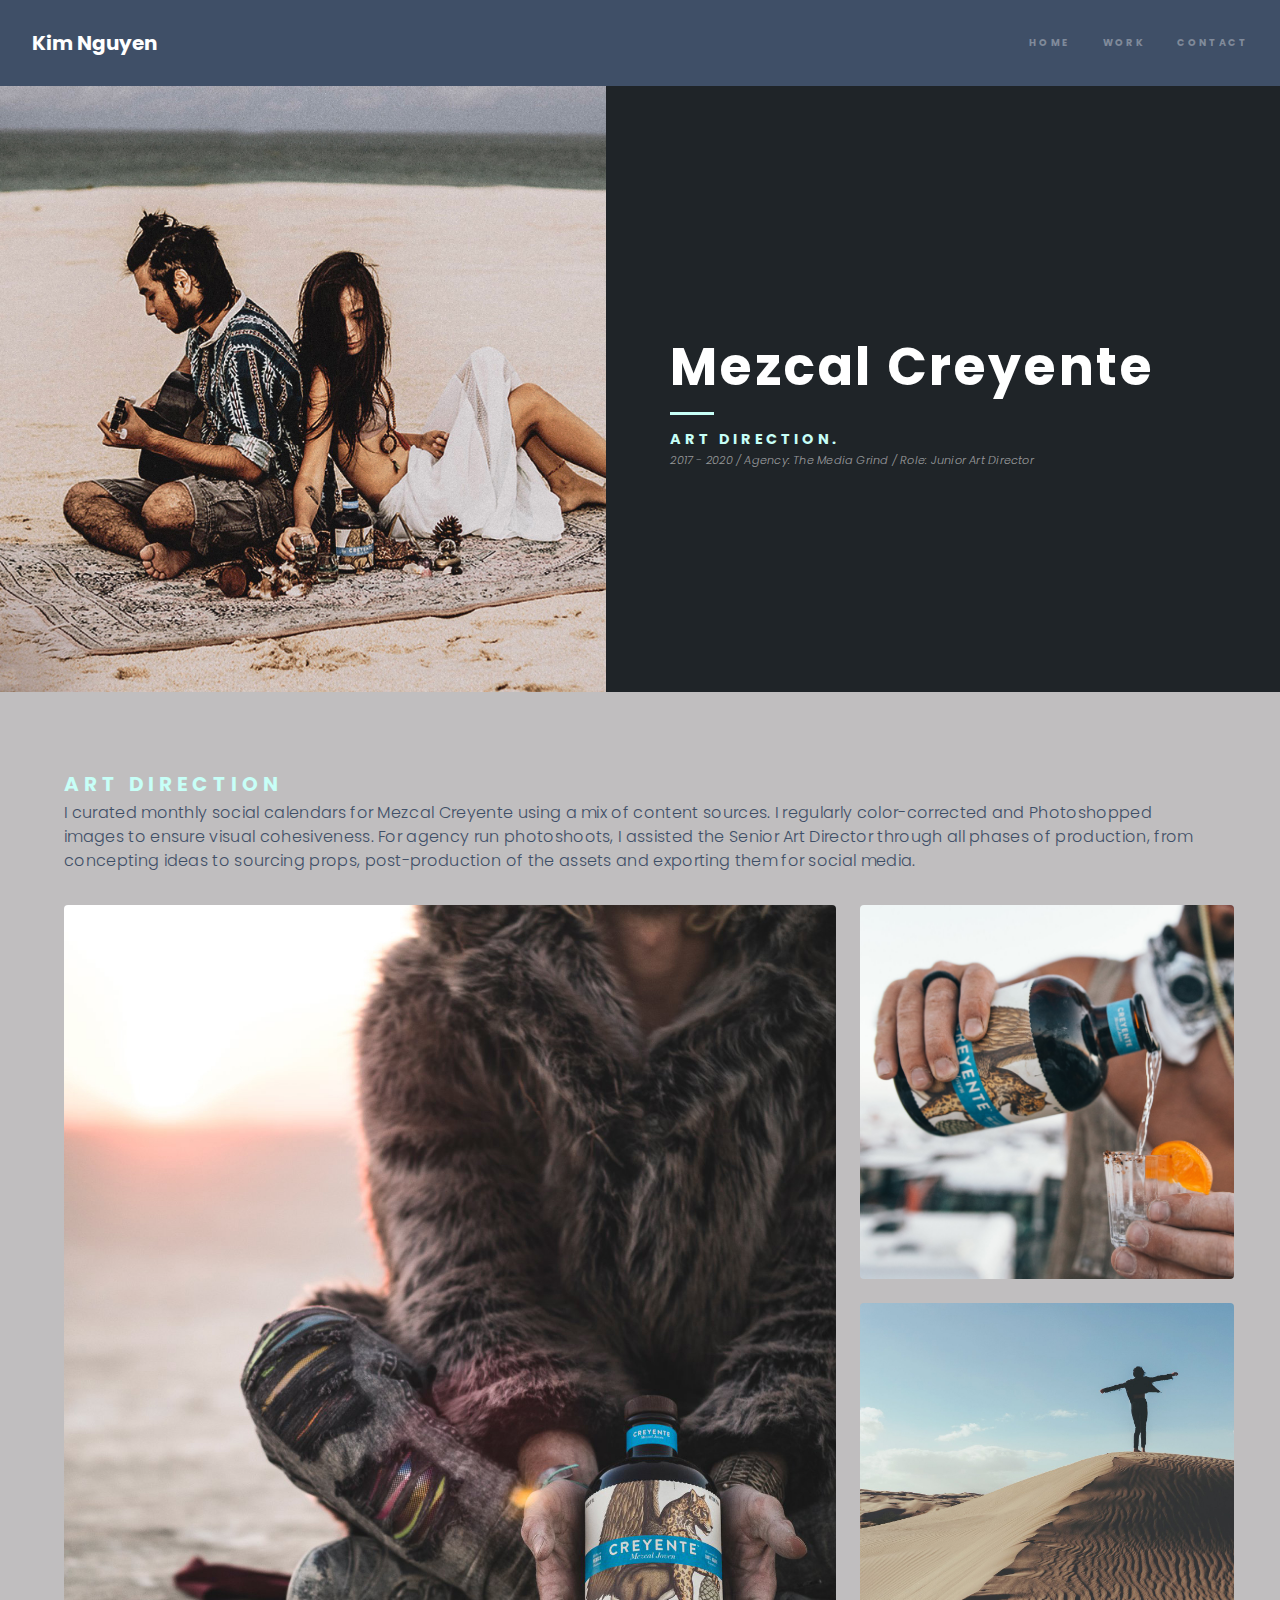
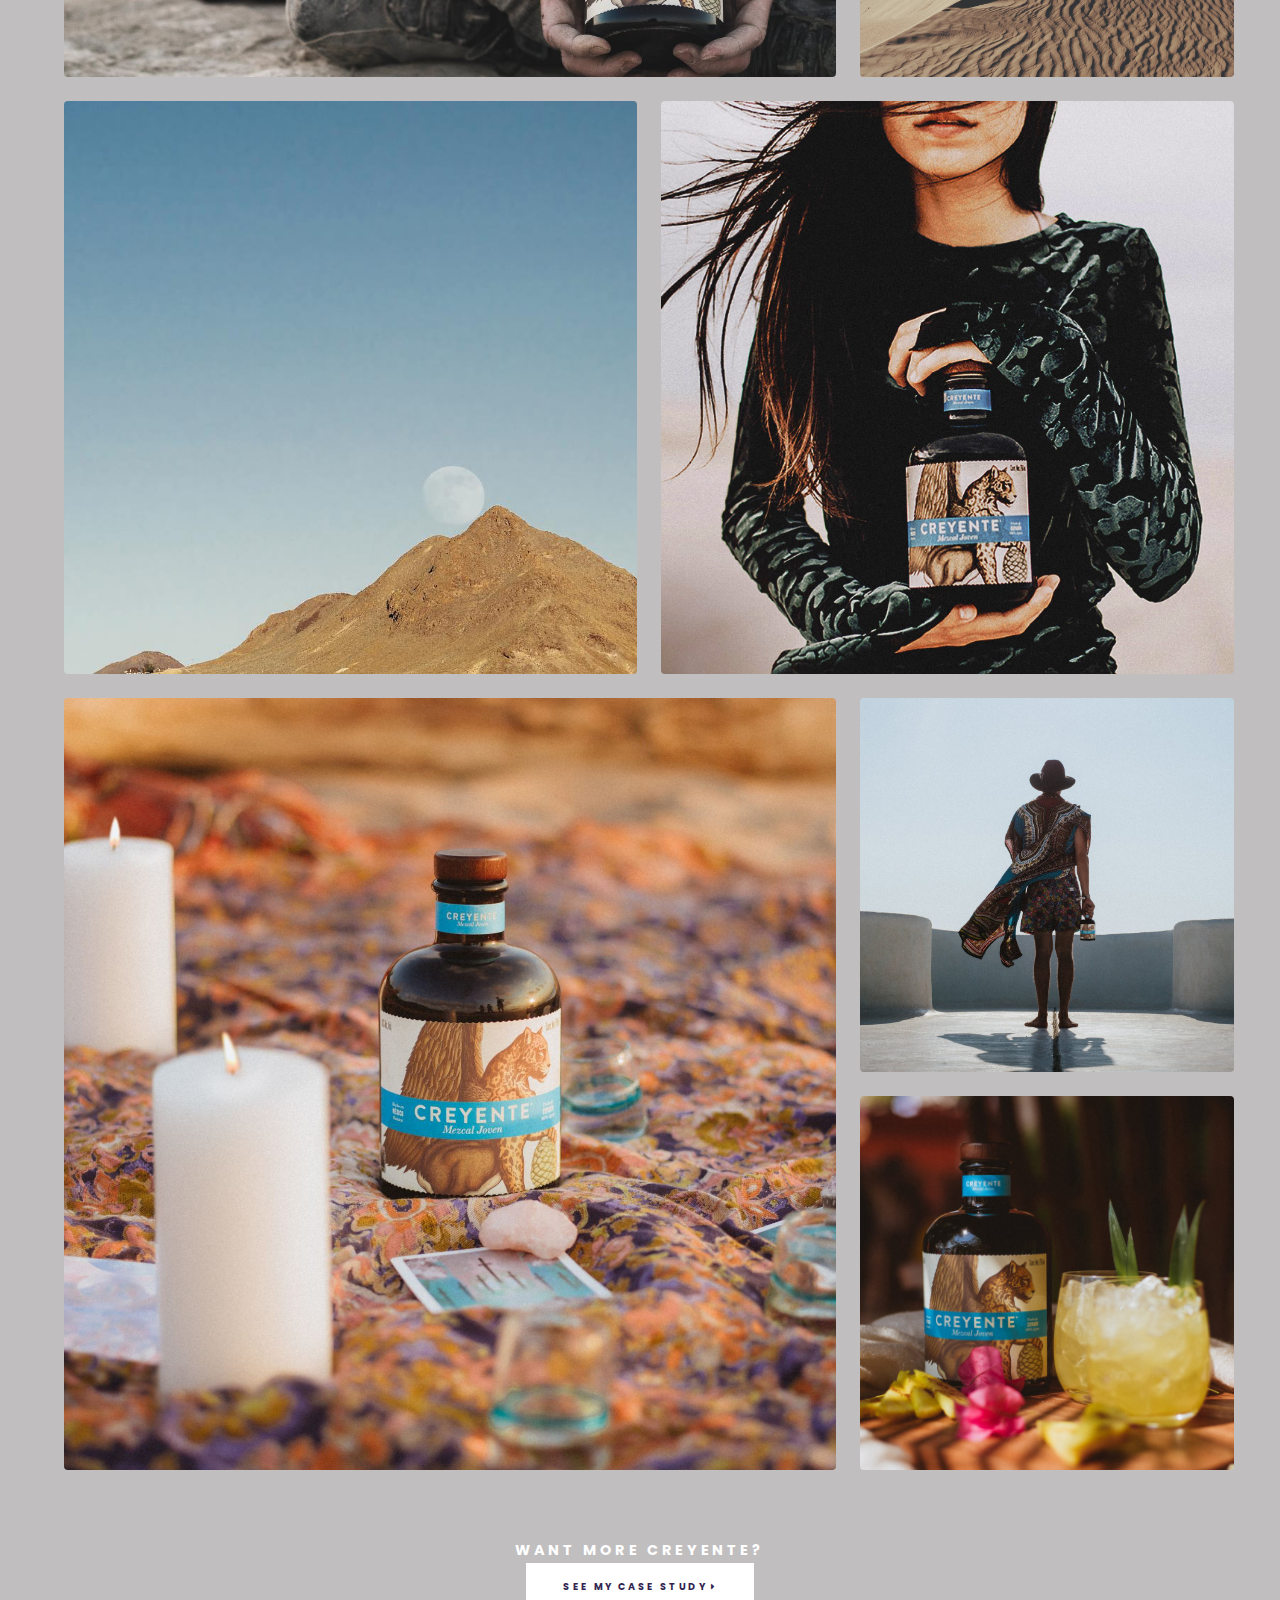
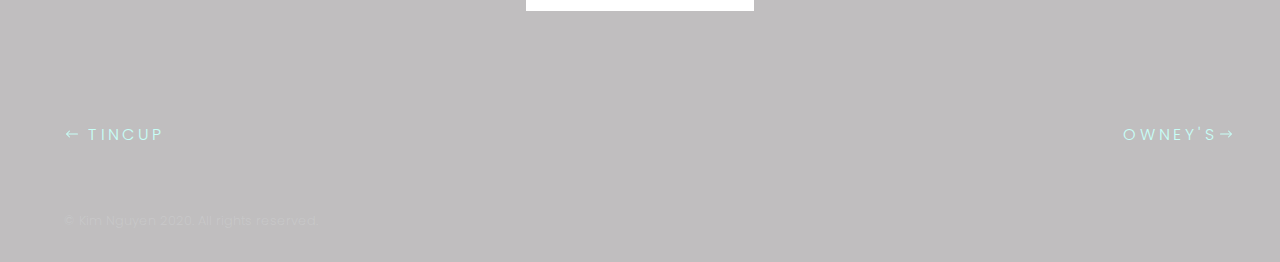
==== commit b29c18b4: "Creyente - mobile display edits" ====
--- a/creyente.html
+++ b/creyente.html
@@ -34,7 +34,8 @@
 						<span class="7u"><img class="image fit nomargin" src="Photos/Creyente/9_CreyenteAD_1x1.jpg" data-position="center center"/></span>
 						<div class="content">
 								<div class="inner">
-									<h2><span class="uline">M</span>ezcal Creyente</h2>
+									<h2>Mezcal Creyente</h2>
+										<hr class="blueline"/>
 										<h5 class="smalltitles">
 											Art Direction.
 										</h5>
@@ -55,19 +56,19 @@
 										<div class="container">
 											<div class="row">
 												<!-- Row 1 -->
-													<div class= "col-sm-12 col-md-8"><img class="image fit rounded space" src="Photos/Creyente/1_CreyenteAD_1x1.jpg" alt=""/></div>
-													<div class= "col-sm-6 col-md-4"><img class="image fit rounded space" src="Photos/Creyente/10_CreyenteAD_1x1.jpg" alt=""/></div>
-													<div class= "col-sm-6 col-md-4"><img class="image fit rounded space" src="Photos/Creyente/3_CreyenteAD_1x1.jpg" alt=""/></div>
+													<div class= "col-sm-12 col-md-8 cushion-bottom"><img class="image fit rounded " src="Photos/Creyente/1_CreyenteAD_1x1.jpg" alt=""/></div>
+													<div class= "col-sm-6 col-md-4 cushion-bottom"><img class="image fit rounded " src="Photos/Creyente/10_CreyenteAD_1x1.jpg" alt=""/></div>
+													<div class= "col-sm-6 col-md-4 cushion-bottom"><img class="image fit rounded " src="Photos/Creyente/3_CreyenteAD_1x1.jpg" alt=""/></div>
 
 												<!-- Row 2 -->
-													<div class= "col-sm-6 col-md-6"><img class="image fit rounded space" src="Photos/Creyente/4_CreyenteAD_1x1.jpg" alt=""/></div>
-													<div class= "col-sm-6 col-md-6"><img class="image fit rounded space" src="Photos/Creyente/6_CreyenteAD_1x1.jpg" alt=""/></div>
+													<div class= "col-sm-6 col-md-6 cushion-bottom"><img class="image fit rounded " src="Photos/Creyente/4_CreyenteAD_1x1.jpg" alt=""/></div>
+													<div class= "col-sm-6 col-md-6 cushion-bottom"><img class="image fit rounded " src="Photos/Creyente/6_CreyenteAD_1x1.jpg" alt=""/></div>
 
 
 												<!-- Row 3 -->
-													<div class= "col-sm-12 col-md-8"><img class="image fit rounded space" src="Photos/Creyente/2_CreyenteAD_1x1.jpg" alt=""/></div>
-													<div class= "col-sm-6 col-md-4"><img class="image fit rounded space" src="Photos/Creyente/7_CreyenteAD_1x1.jpg" alt=""/></div>
-													<div class= "col-sm-6 col-md-4"><img class="image fit rounded space" src="Photos/Creyente/11_CreyenteAD_1x1.jpg" alt=""/></div>
+													<div class= "col-sm-12 col-md-8 cushion-bottom"><img class="image fit rounded " src="Photos/Creyente/2_CreyenteAD_1x1.jpg" alt=""/></div>
+													<div class= "col-sm-6 col-md-4 cushion-bottom"><img class="image fit rounded " src="Photos/Creyente/7_CreyenteAD_1x1.jpg" alt=""/></div>
+													<div class= "col-sm-6 col-md-4 cushion-bottom"><img class="image fit rounded " src="Photos/Creyente/11_CreyenteAD_1x1.jpg" alt=""/></div>
 											</div>
 										</div>
 
--- a/assets/css/main.css
+++ b/assets/css/main.css
@@ -1821,7 +1821,7 @@
 
 		@media screen and (max-width: 768px) {
 			.bigtitle {
-				font-size: 5em; }
+				font-size: 4.5em; }
 	  }
 
 	h1 {
@@ -1895,7 +1895,7 @@
 	}
 
 	h6 {
-		font-size: 0.6em;
+		font-size: 0.8em;
 	}
 
 	@media screen and (max-width: 736px) {
@@ -1914,16 +1914,16 @@
 		}
 
 		h4 {
-			font-size: 1.1em;
+			font-size: 1.3em;
 		}
 
 		h5 {
 			font-size: 1em;
-			margin-bottom: 0.8em;
+
 		}
 
 		h6 {
-			font-size: 0.5em;
+			font-size: 0.85em;
 		}
 
 	}
@@ -1986,6 +1986,12 @@
 			margin: 3em 0;
 		}
 
+		hr.blueline{
+			border-bottom: solid 3px rgba(199, 255, 247, 1);
+			max-width: 8%;
+			margin: 0 0 1em 0;
+		}
+
 	.align-left {
 		text-align: left;
 	}
@@ -2007,18 +2013,18 @@
   align-items: center;
 }
 
-@media screen and (max-width: 992px) {
+	@media screen and (max-width: 992px) {
 
 	.vert-center{
-		display: block;
+		display: block; }
+
+	.vert-center img {
+		margin-bottom: 2em;
+	}
 	}
 
 }
 
-
-	.space {
-		margin-bottom: 1.5em;
-	}
 
 /* Box */
 
@@ -2781,8 +2787,12 @@
 	@media screen and (max-width: 768px) {
 
 		.lofty {
-			padding: 1em 0 1em 0;
-		}
+			padding: 1em 0 2em 0;
+		}
+		}
+
+		.cushion-bottom{
+			margin: 0 0 1.5em 0;
 		}
 
 
@@ -2834,7 +2844,6 @@
 
 		.image.fit {
 			display: block;
-
 			width: 100%;
 		}
 
@@ -2867,10 +2876,26 @@
 					max-width: 75%;
 					margin-left: auto;
 					margin-right: auto;
-
-			}
-
-		}
+					margin-bottom: 2em;
+
+			}
+
+		}
+
+		#herotitle{
+			padding:8em 0 6em 3em;
+		}
+
+		@media screen and (max-width: 768px) {
+
+			#herotitle{
+				padding:0em 0 5em 1em;
+			}
+
+			}
+
+		}
+
 
 
 /* List */
@@ -3313,9 +3338,9 @@
 }
 
 	@media screen and (max-width: 1280px) {
-		.photobutton{
+		/*.photobutton{
 			border-bottom: 0.25em solid #c7fff7;
-		}
+		}*/
 
 		.photobutton img{
 			opacity: 0.25;
@@ -3331,13 +3356,14 @@
 
 	}
 
-	@media screen and (max-width: 360px) {
-		.photobutton{
+	@media screen and (max-width: 736px) {
+		/*.photobutton{
 			border-bottom: 0.25em solid #c7fff7;
-		}
+		} */
 
 		.photobutton img{
 			opacity: 0.25;
+			border-radius: 0.5em;
 		}
 
 		.photobutton .centertext{
@@ -3348,10 +3374,11 @@
 			visibility: hidden;
 		}
 
+
 	}
 
 .centertext {
-	width: 75%;
+	width: 85%;
 	position: absolute;
 	top: 50%;
   left: 50%;
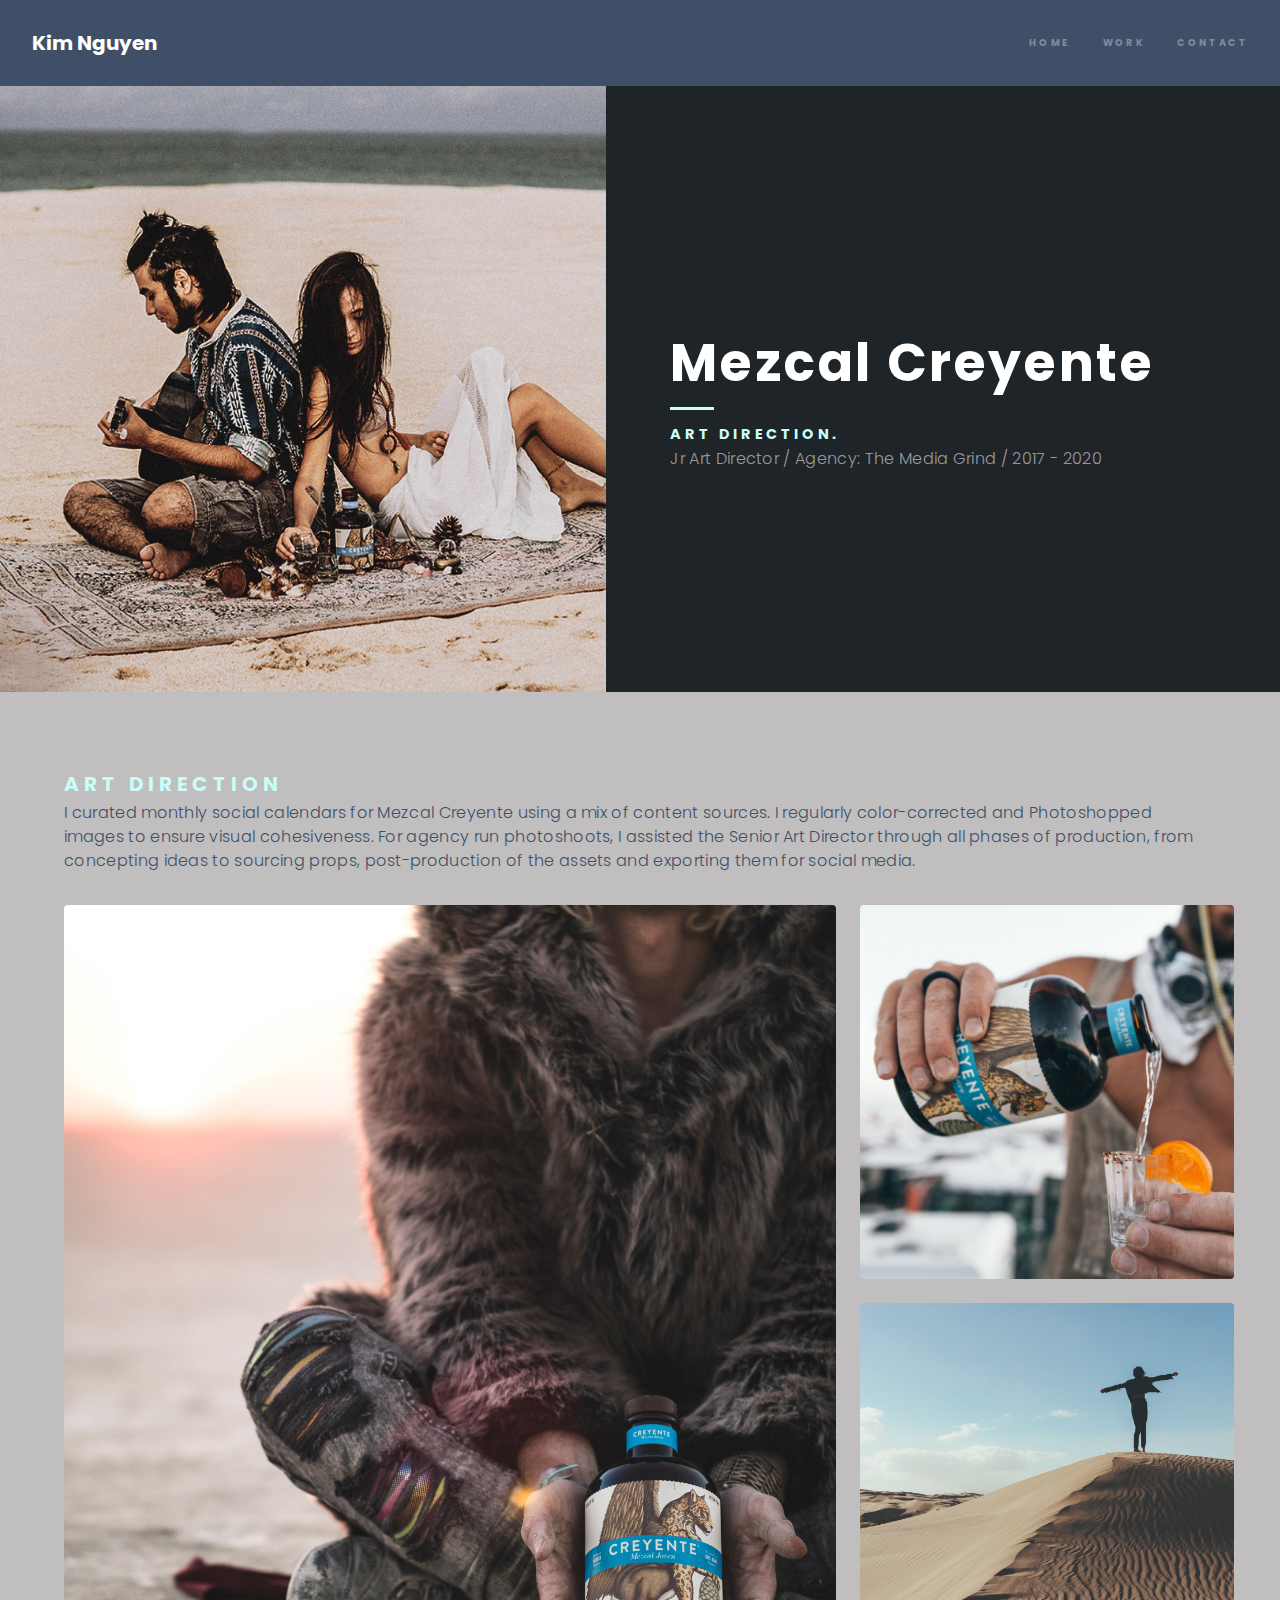
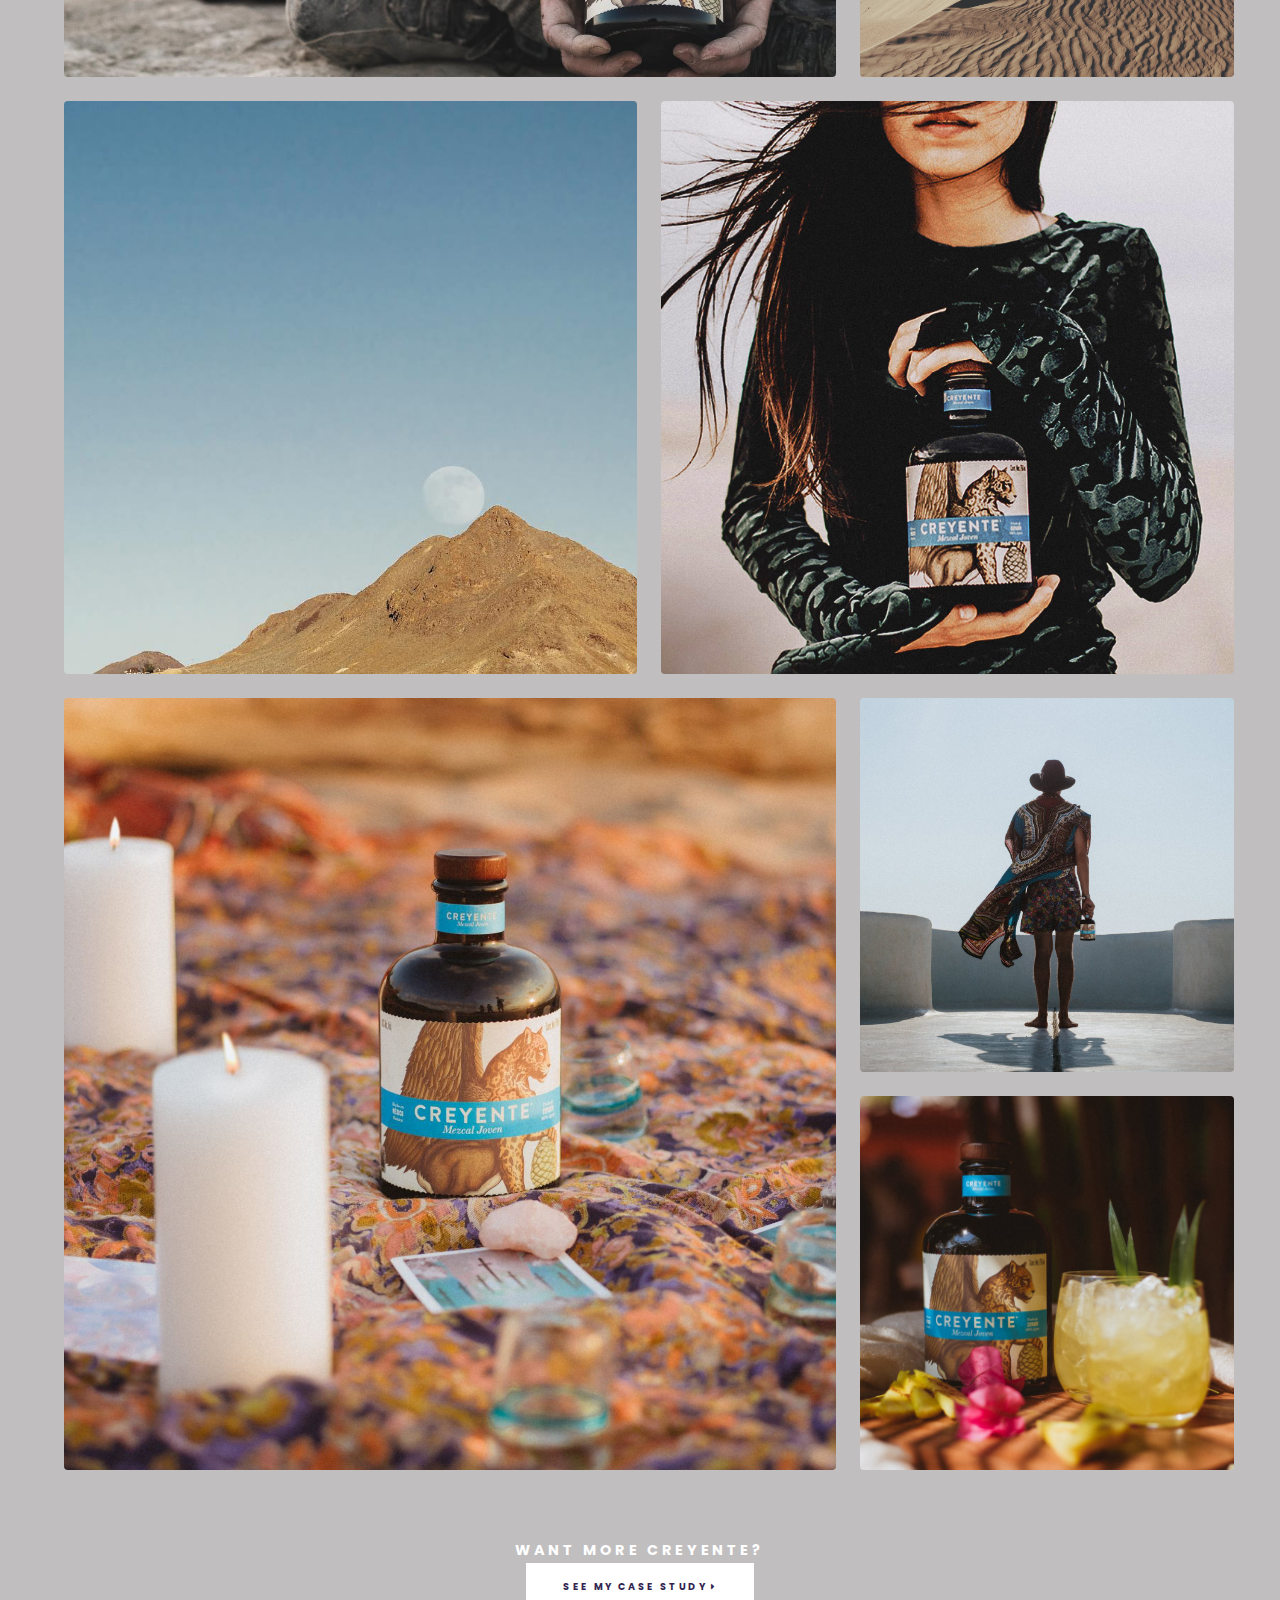
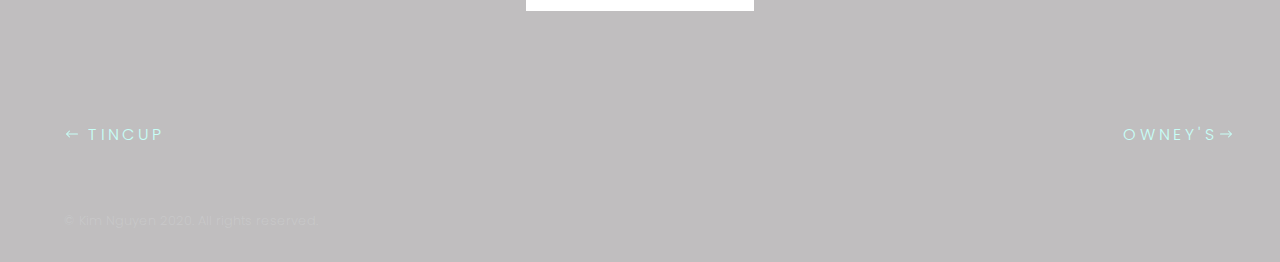
==== commit e4d65953: "Subhead edits + Push-up mobile" ====
--- a/creyente.html
+++ b/creyente.html
@@ -39,7 +39,7 @@
 										<h5 class="smalltitles">
 											Art Direction.
 										</h5>
-										<p class="description-alt"><i> 2017 - 2020 / Agency: The Media Grind / Role: Junior Art Director </i><br></p>
+										<p class="description"> Jr Art Director / Agency: The Media Grind / 2017 - 2020</p>
 								</div>
 						</div>
 				</section>
--- a/assets/css/main.css
+++ b/assets/css/main.css
@@ -1821,7 +1821,7 @@
 
 		@media screen and (max-width: 768px) {
 			.bigtitle {
-				font-size: 4.5em; }
+				font-size: 4.2em; }
 	  }
 
 	h1 {
@@ -1990,6 +1990,12 @@
 			border-bottom: solid 3px rgba(199, 255, 247, 1);
 			max-width: 8%;
 			margin: 0 0 1em 0;
+		}
+
+		hr.blueline-sm{
+			border-bottom: solid 2px rgba(199, 255, 247, 1);
+			max-width: 20%;
+			margin: 0 auto 1em auto;
 		}
 
 	.align-left {
@@ -2812,7 +2818,7 @@
 		@media screen and (max-width: 768px) {
 
 			.image.rounded {
-				border-radius: 0;
+				border-radius: 0.25;
 			}
 			}
 
@@ -2889,7 +2895,11 @@
 		@media screen and (max-width: 768px) {
 
 			#herotitle{
-				padding:0em 0 5em 1em;
+				padding:0em 0 6em 1em;
+			}
+
+			#mobile-pushup{
+				padding:0em 0em 4em 0em; 
 			}
 
 			}
@@ -3177,7 +3187,7 @@
 }
 
 .description-alt{
-	font-size: 0.7em;
+	font-size: 0.85em;
 	font-weight: 300;
 	letter-spacing: 0.02em;
 }
@@ -3362,8 +3372,8 @@
 		} */
 
 		.photobutton img{
-			opacity: 0.25;
-			border-radius: 0.5em;
+			opacity: 0.15;
+
 		}
 
 		.photobutton .centertext{
@@ -3371,7 +3381,7 @@
 		}
 
 		.photobutton h6{
-			visibility: hidden;
+				display: none;
 		}
 
 
@@ -3381,7 +3391,7 @@
 	width: 85%;
 	position: absolute;
 	top: 50%;
-  left: 50%;
+	left: 50%;
 	opacity: 0;
 	text-align: center;
 	transform: translate(-50%, -50%);
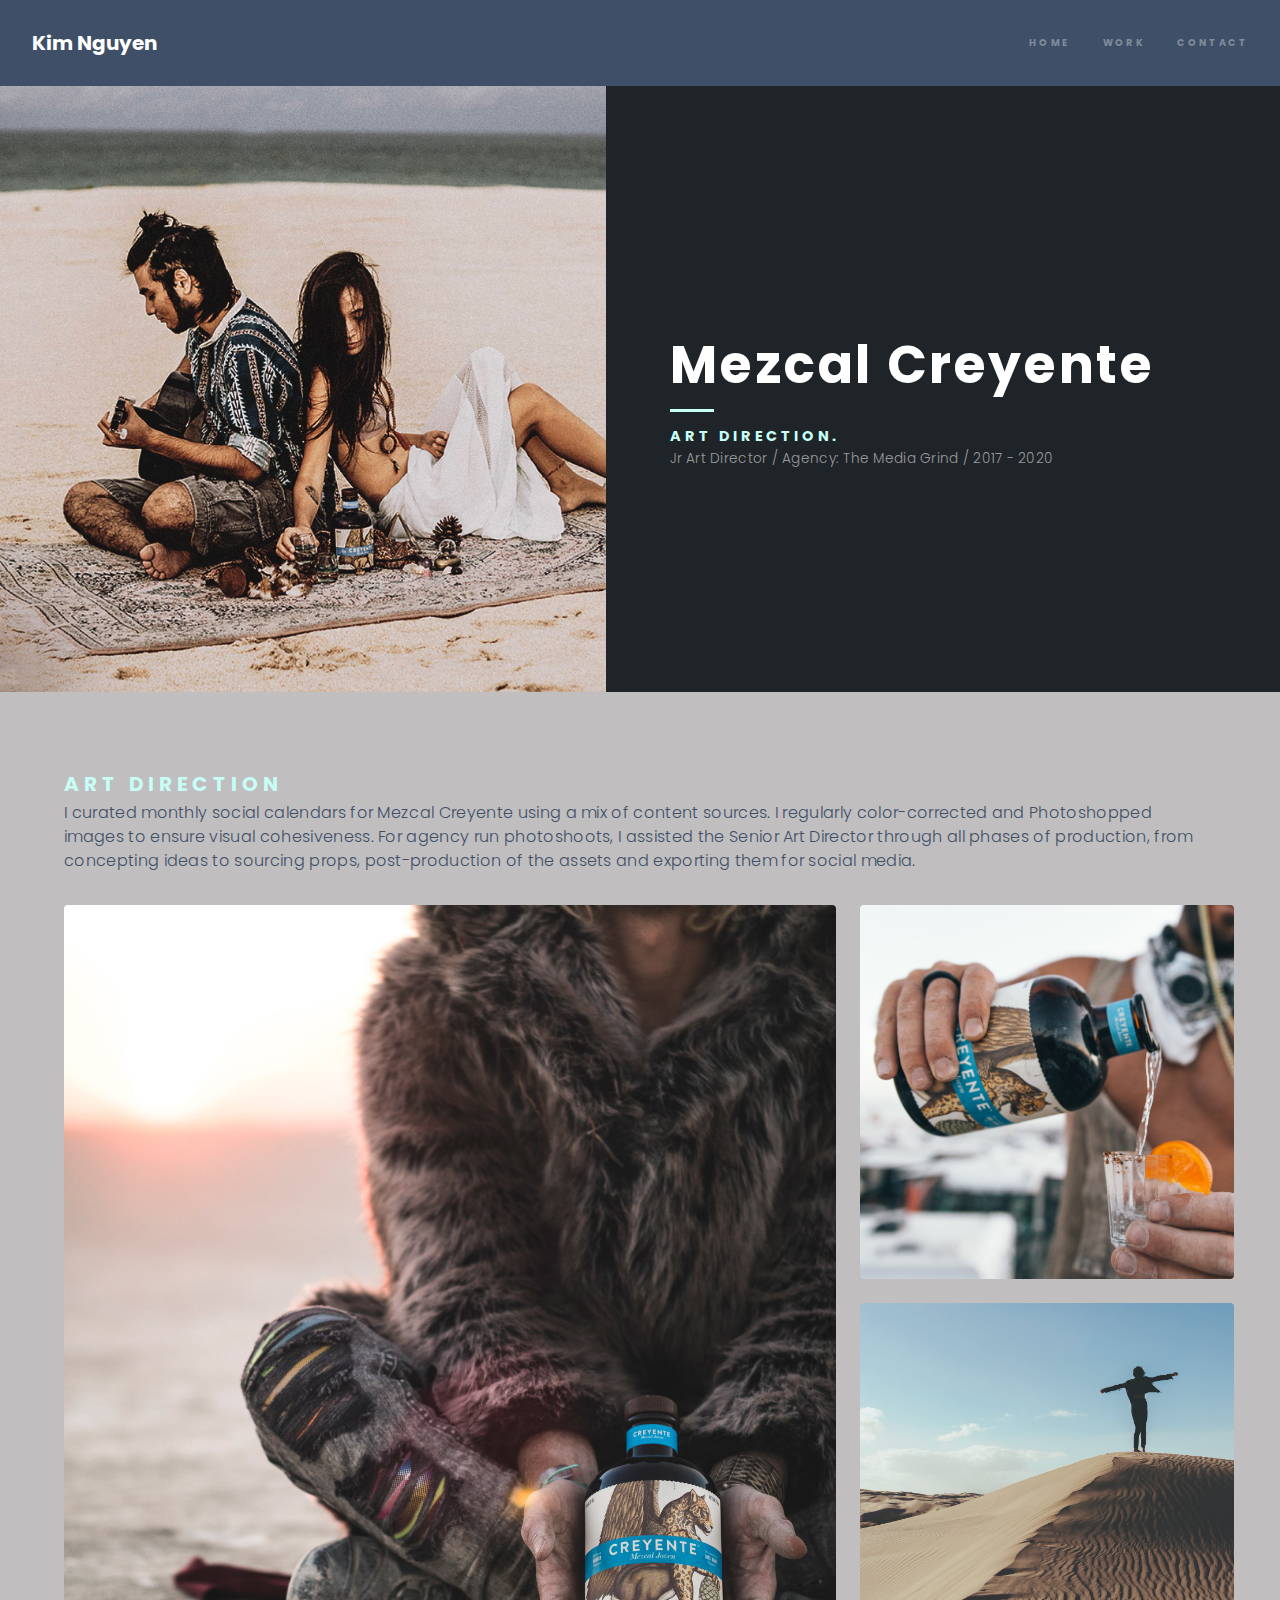
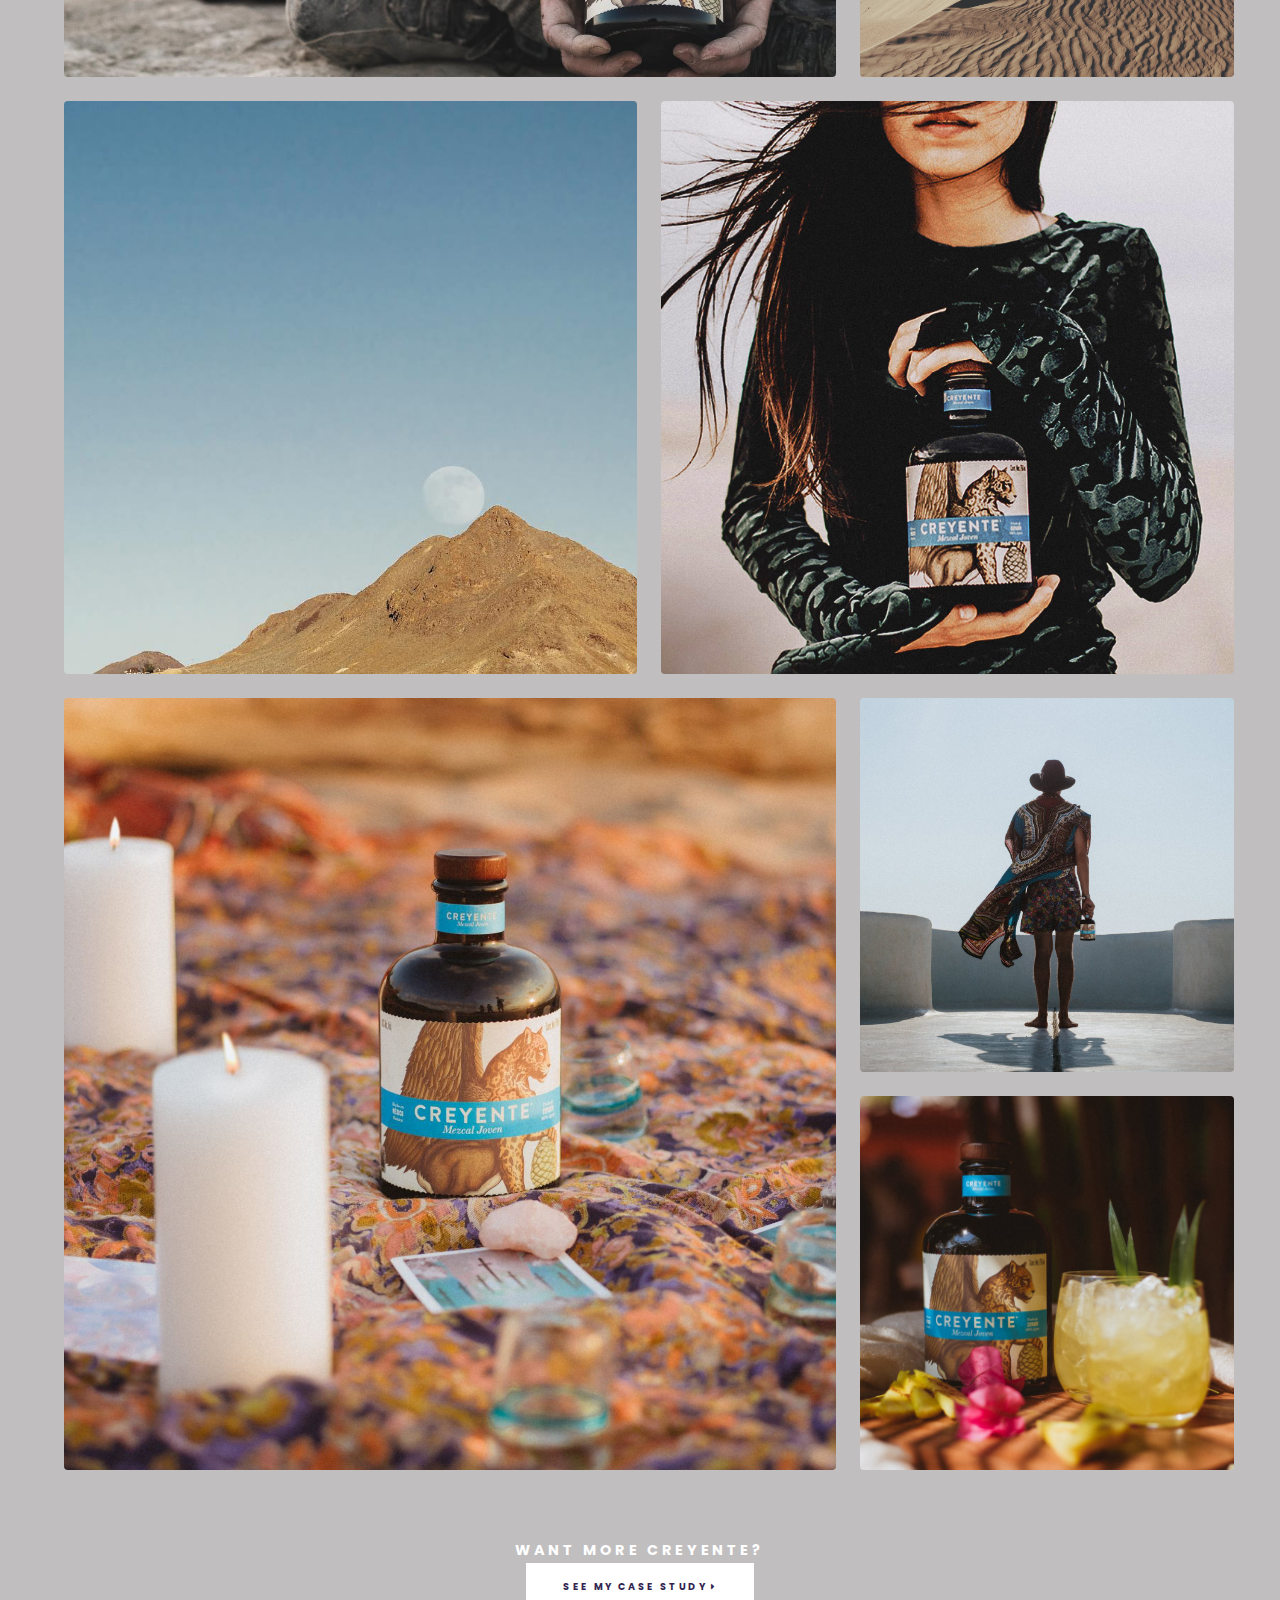
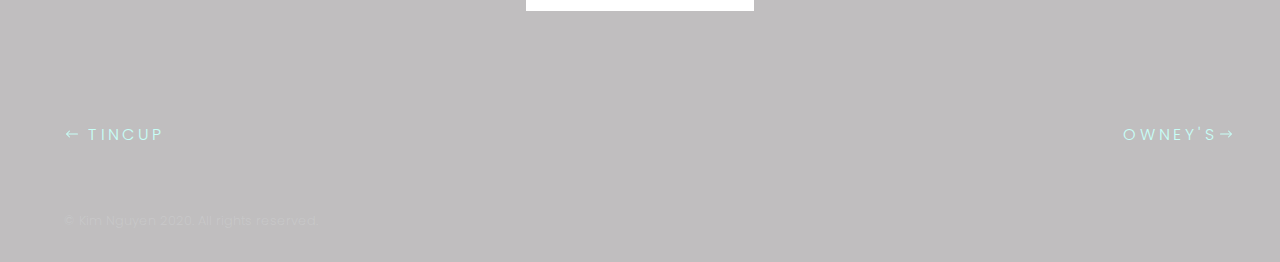
==== commit 8bddd371: "Cleaning up mobile display" ====
--- a/creyente.html
+++ b/creyente.html
@@ -39,7 +39,7 @@
 										<h5 class="smalltitles">
 											Art Direction.
 										</h5>
-										<p class="description"> Jr Art Director / Agency: The Media Grind / 2017 - 2020</p>
+										<p class="description-alt mobile-space"> Jr Art Director /<br class="mobile-break"/> Agency: The Media Grind / 2017 - 2020</p>
 								</div>
 						</div>
 				</section>
--- a/assets/css/main.css
+++ b/assets/css/main.css
@@ -1992,11 +1992,20 @@
 			margin: 0 0 1em 0;
 		}
 
-		hr.blueline-sm{
-			border-bottom: solid 2px rgba(199, 255, 247, 1);
-			max-width: 20%;
-			margin: 0 auto 1em auto;
-		}
+		br.mobile-break{
+			display: none;
+		}
+
+		@media (max-width:736px){
+			br.mobile-break{
+				display:block;
+			}
+
+			.mobile-space{
+				margin-top: 1em;
+			}
+		}
+
 
 	.align-left {
 		text-align: left;
@@ -2899,7 +2908,7 @@
 			}
 
 			#mobile-pushup{
-				padding:0em 0em 4em 0em; 
+				padding:0em 0em 6em 0em;
 			}
 
 			}
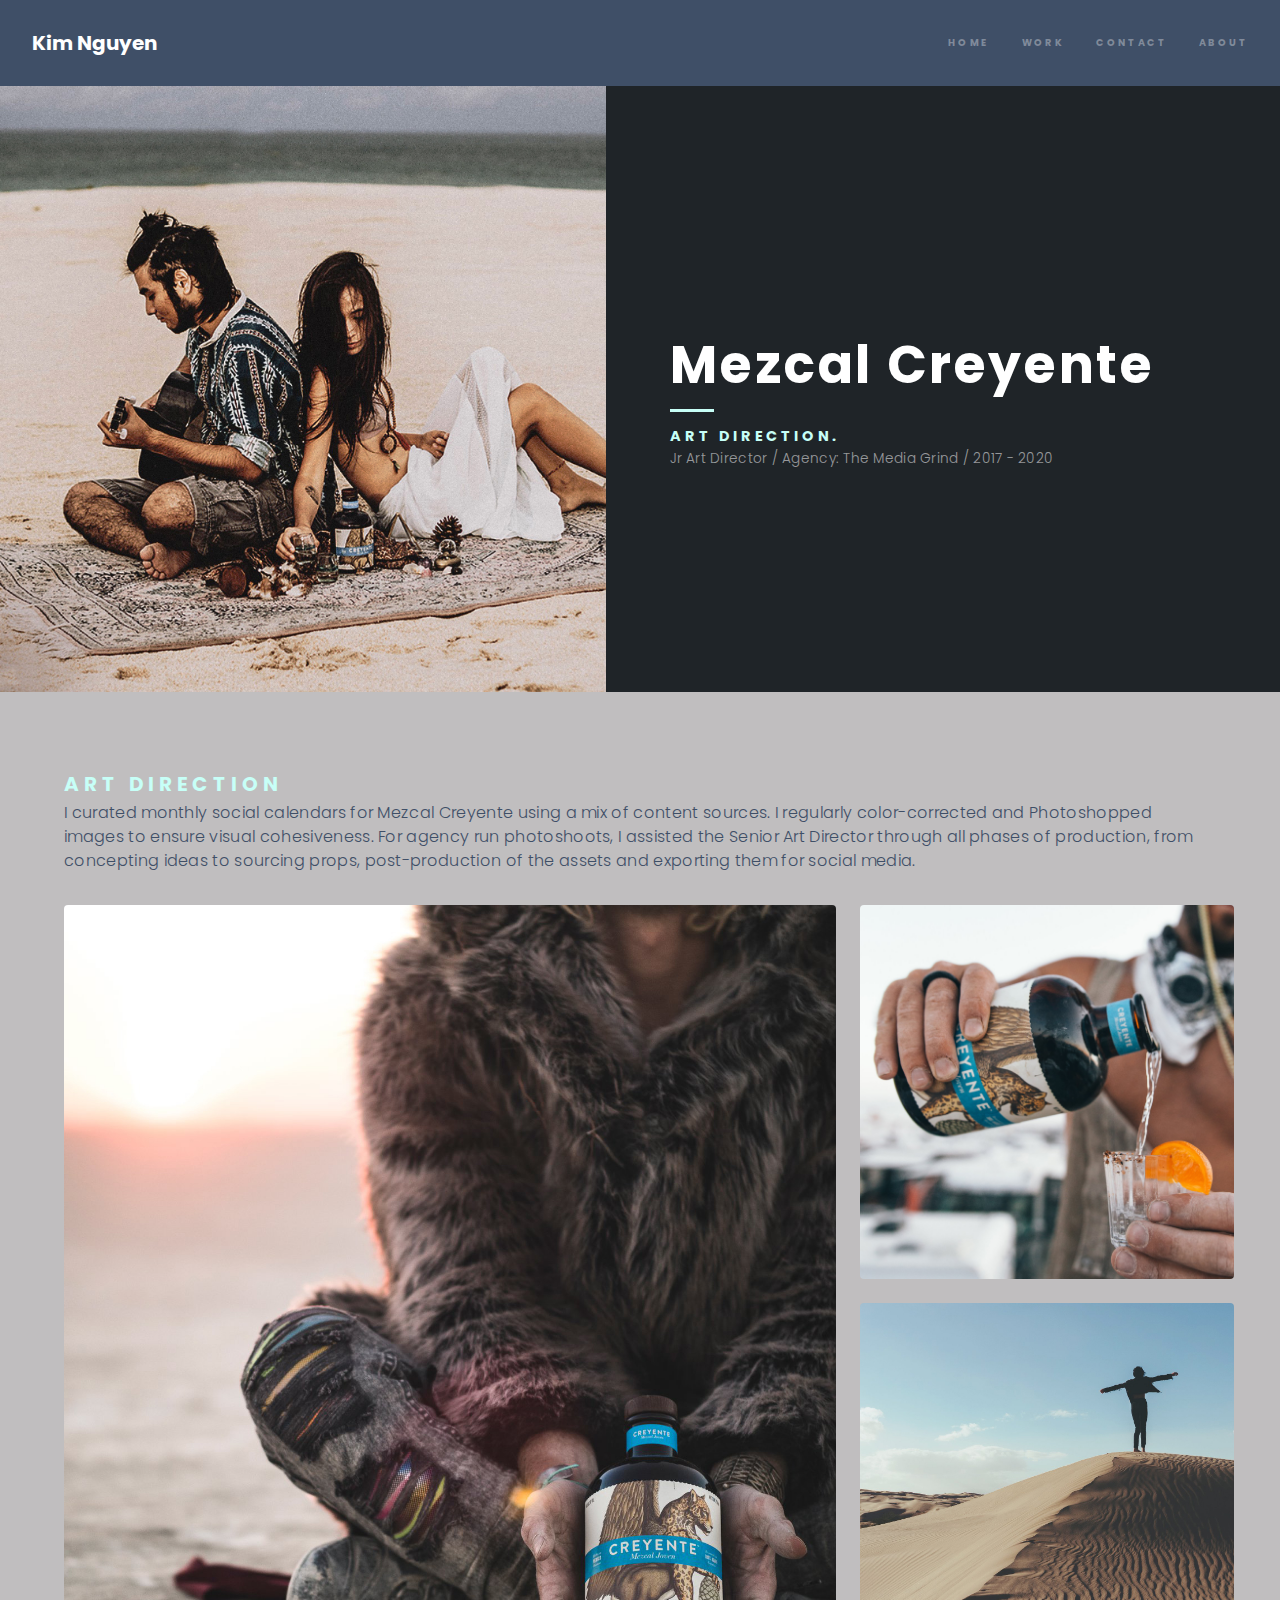
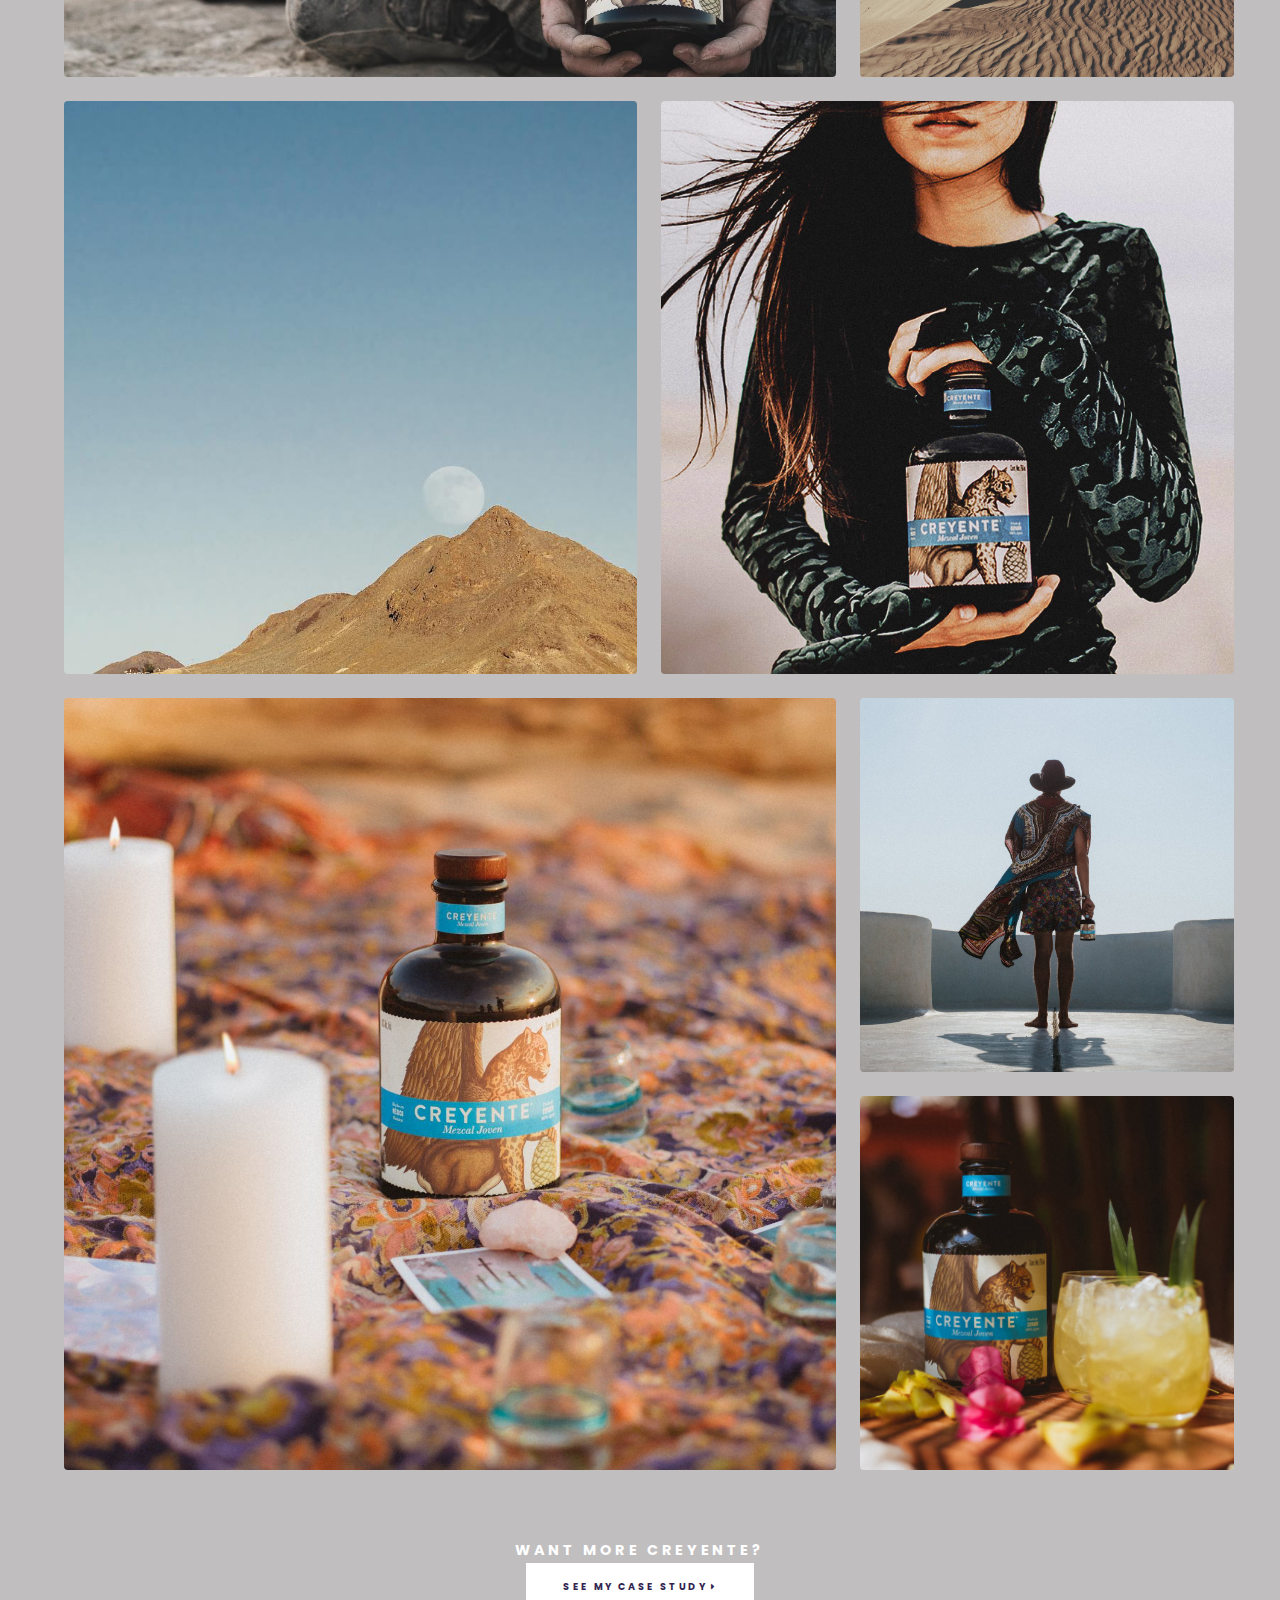
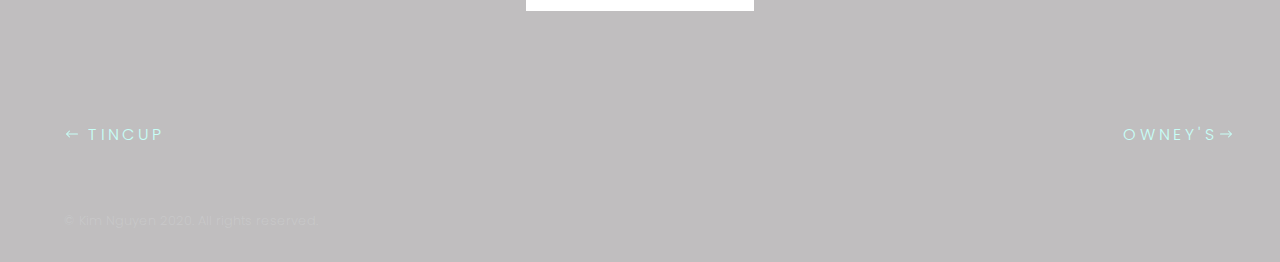
==== commit 0308b2ca: "Added 'About Me' to nav + text edits" ====
--- a/creyente.html
+++ b/creyente.html
@@ -21,6 +21,7 @@
 						<li><a href="index.html">Home</a></li>
 						<li><a href="index.html#work">Work</a></li>
 						<li><a href="mailto: kimbertnguyen@gmail.com">Contact</a></li>
+						<li><a href="kim.html">About</a></li>
 					</ul>
 				</nav>
 			</header>
